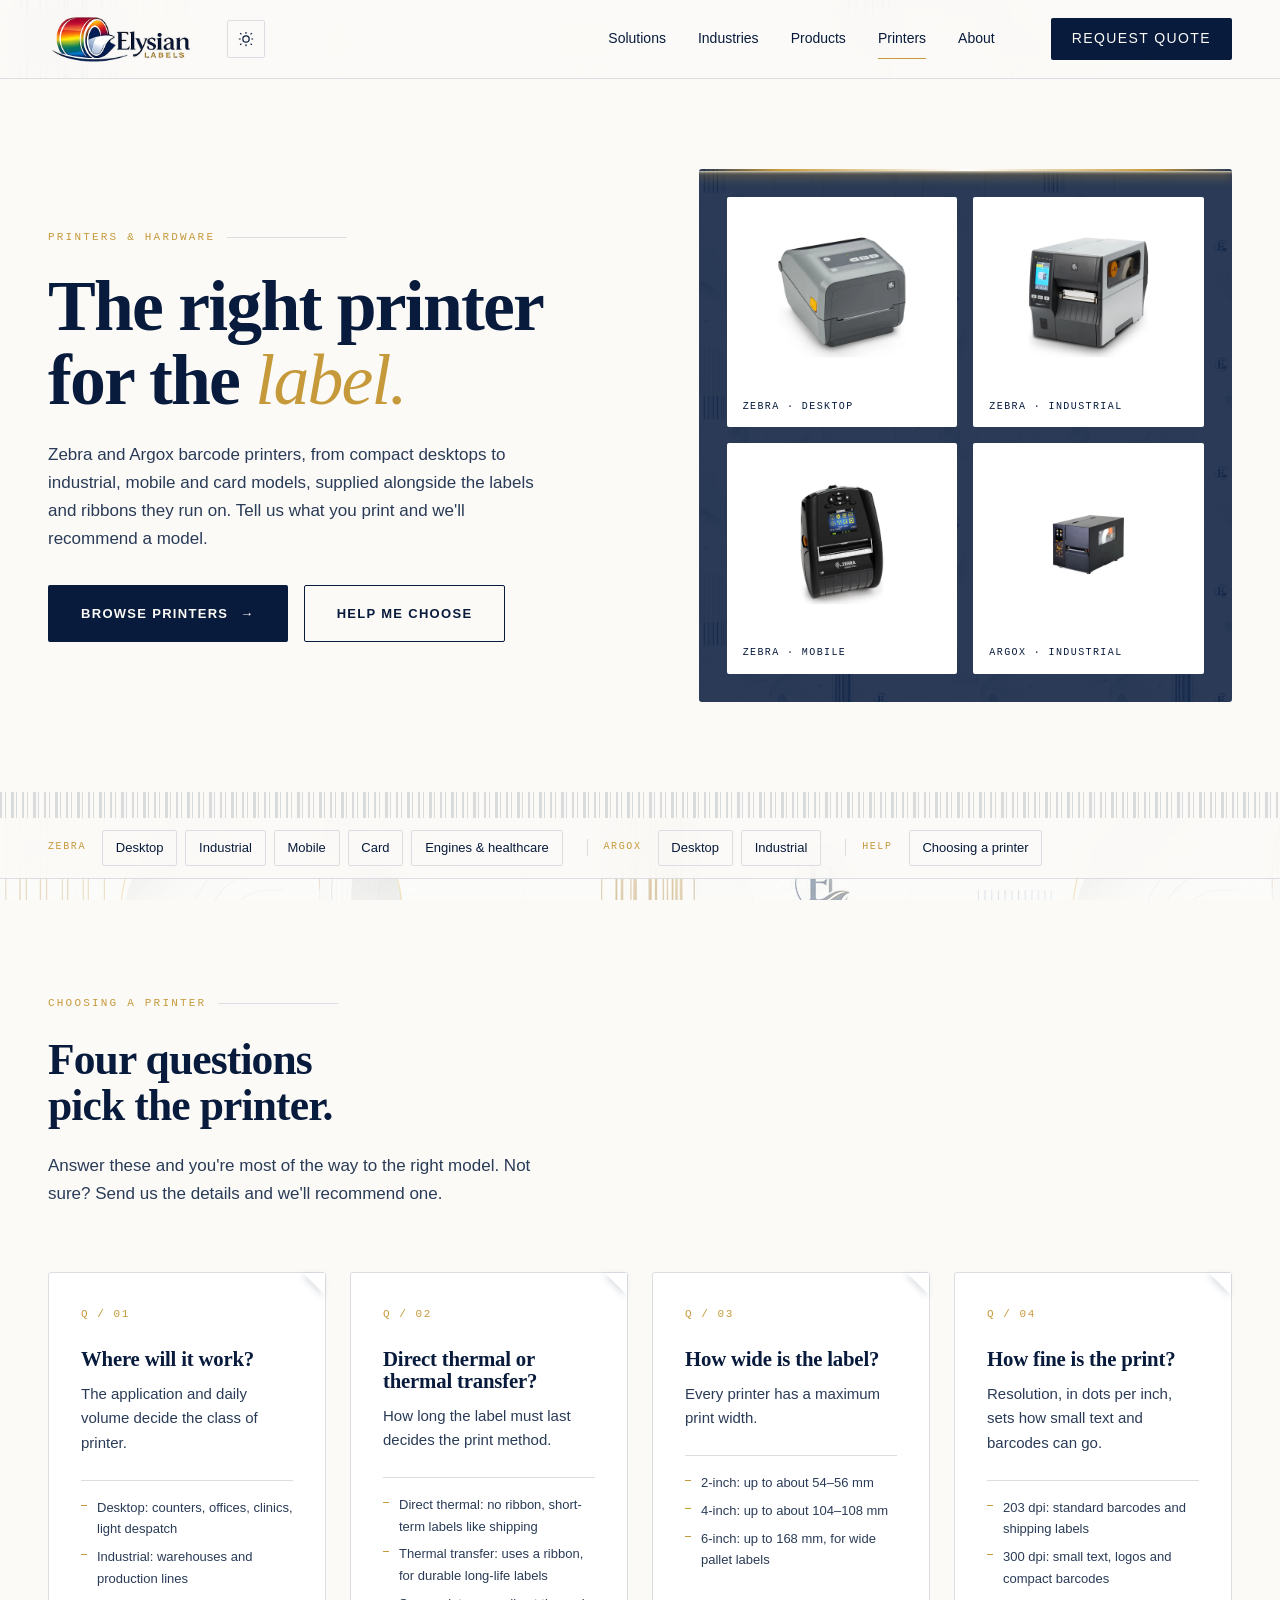
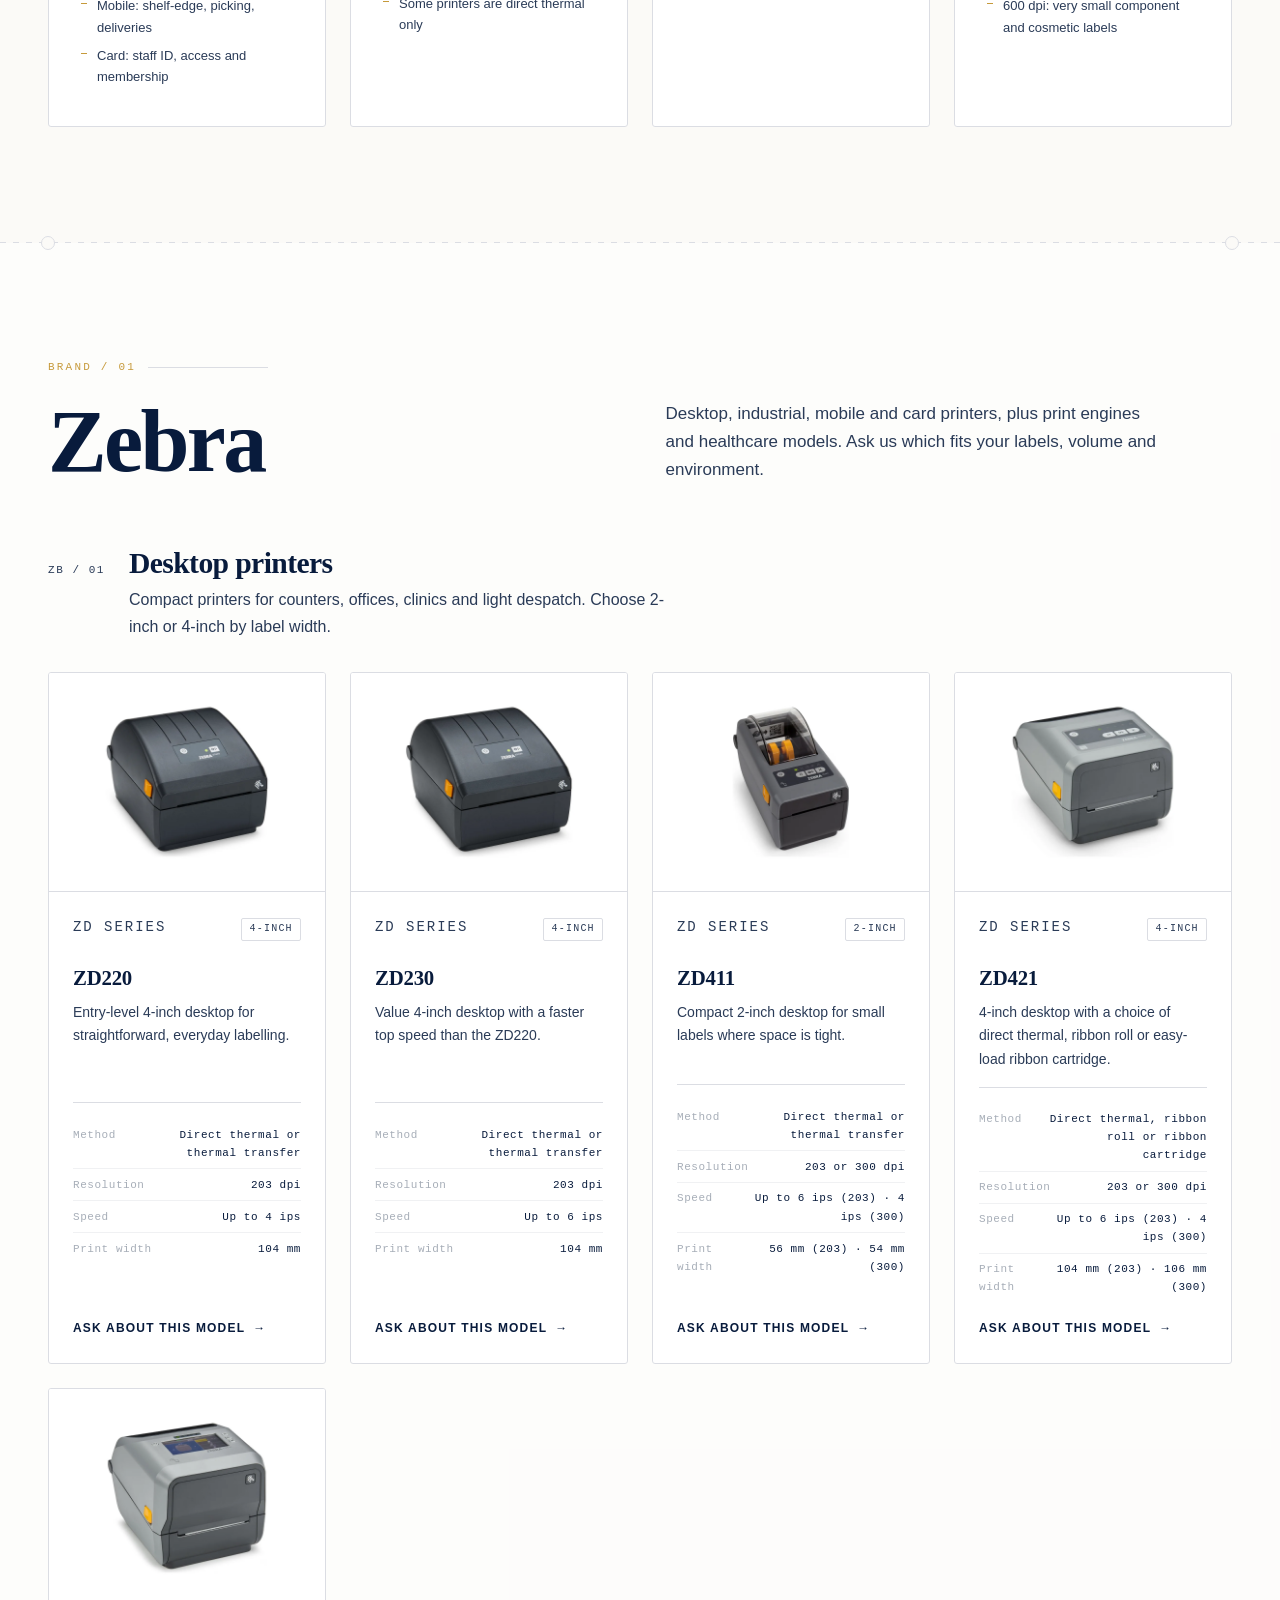
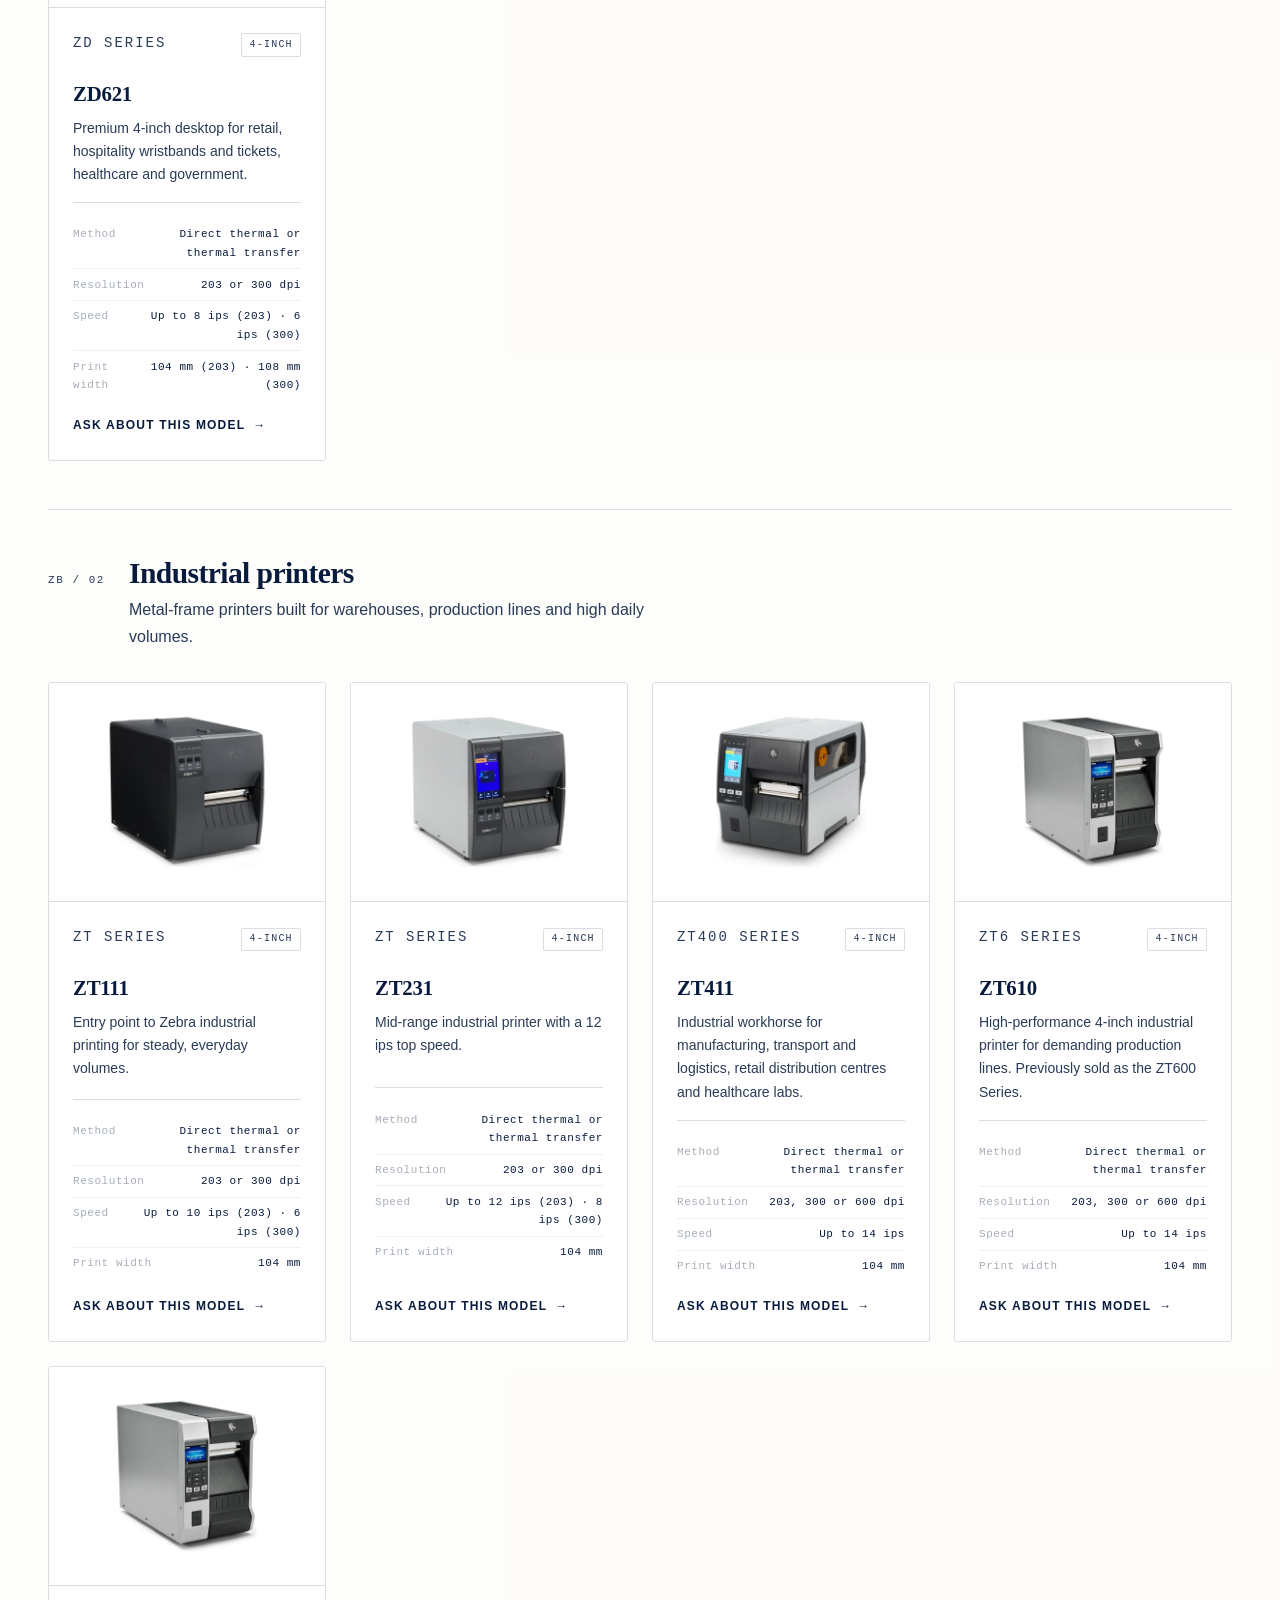
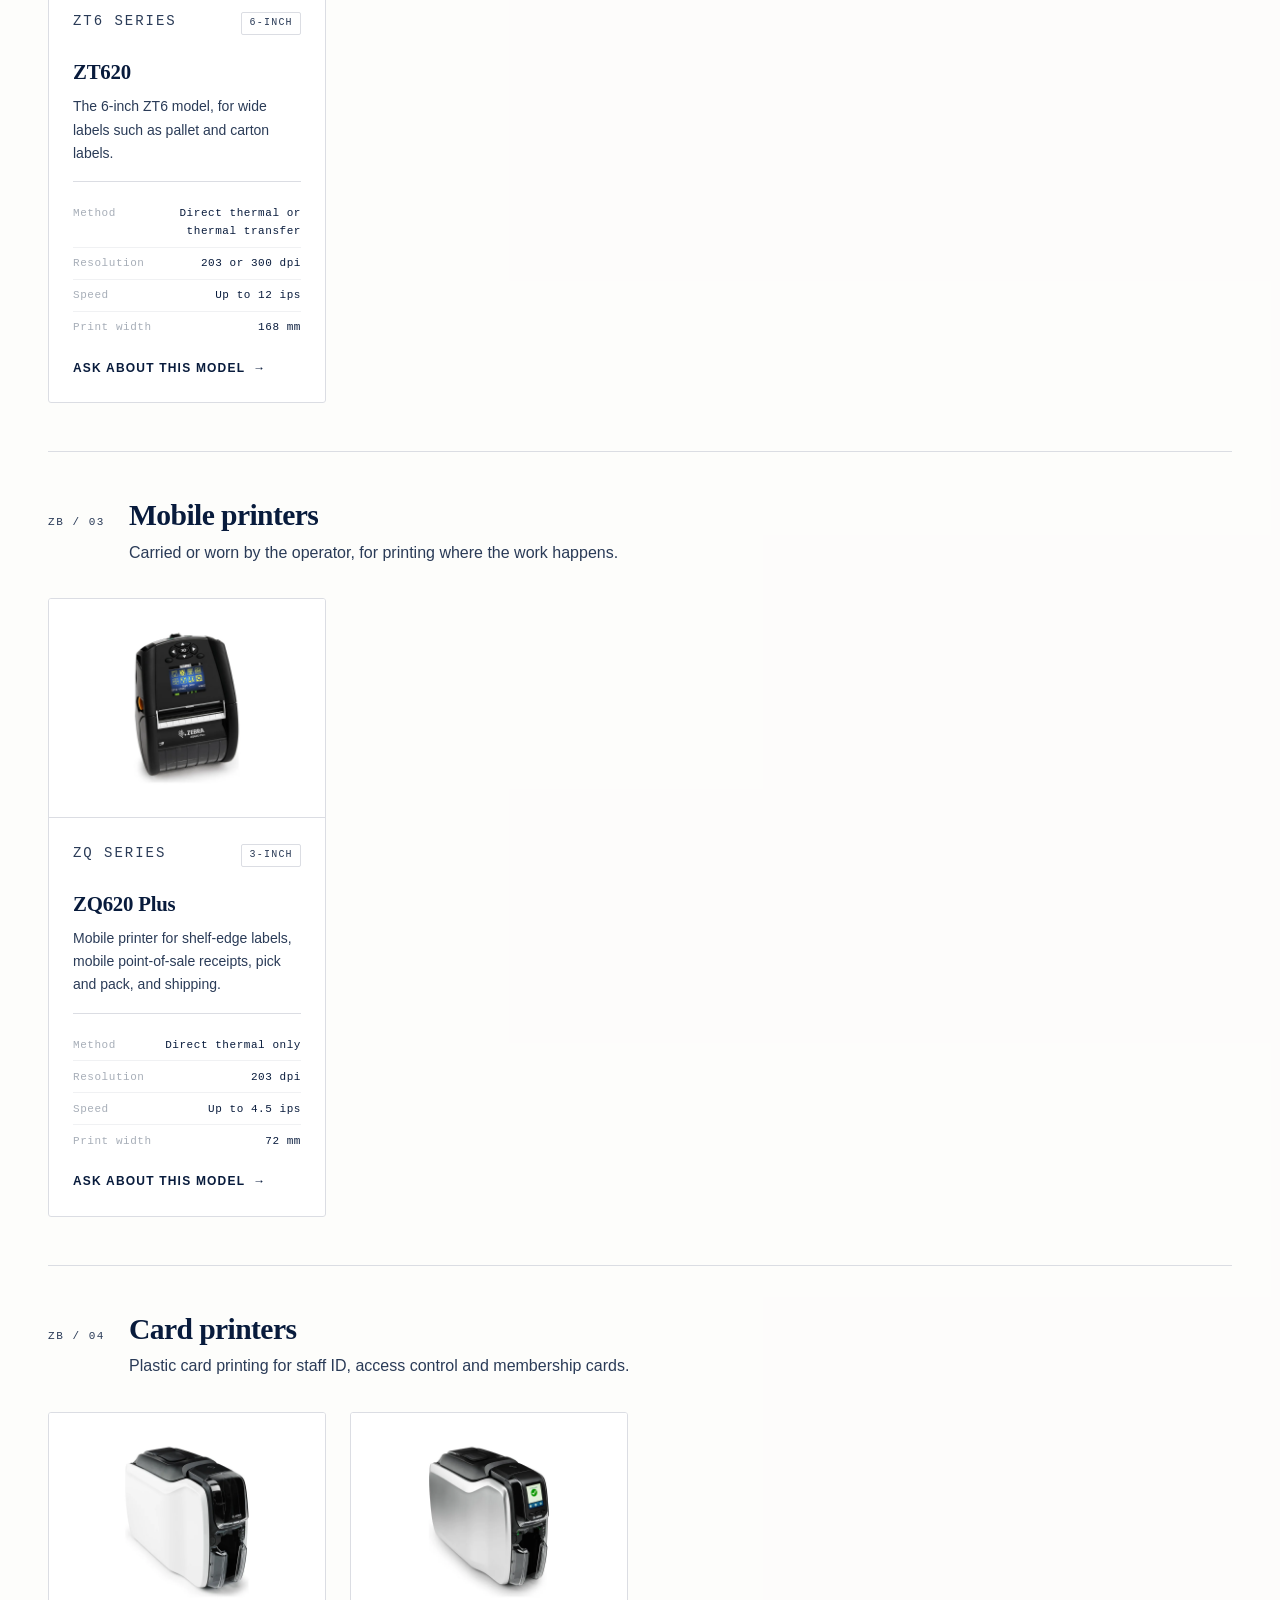
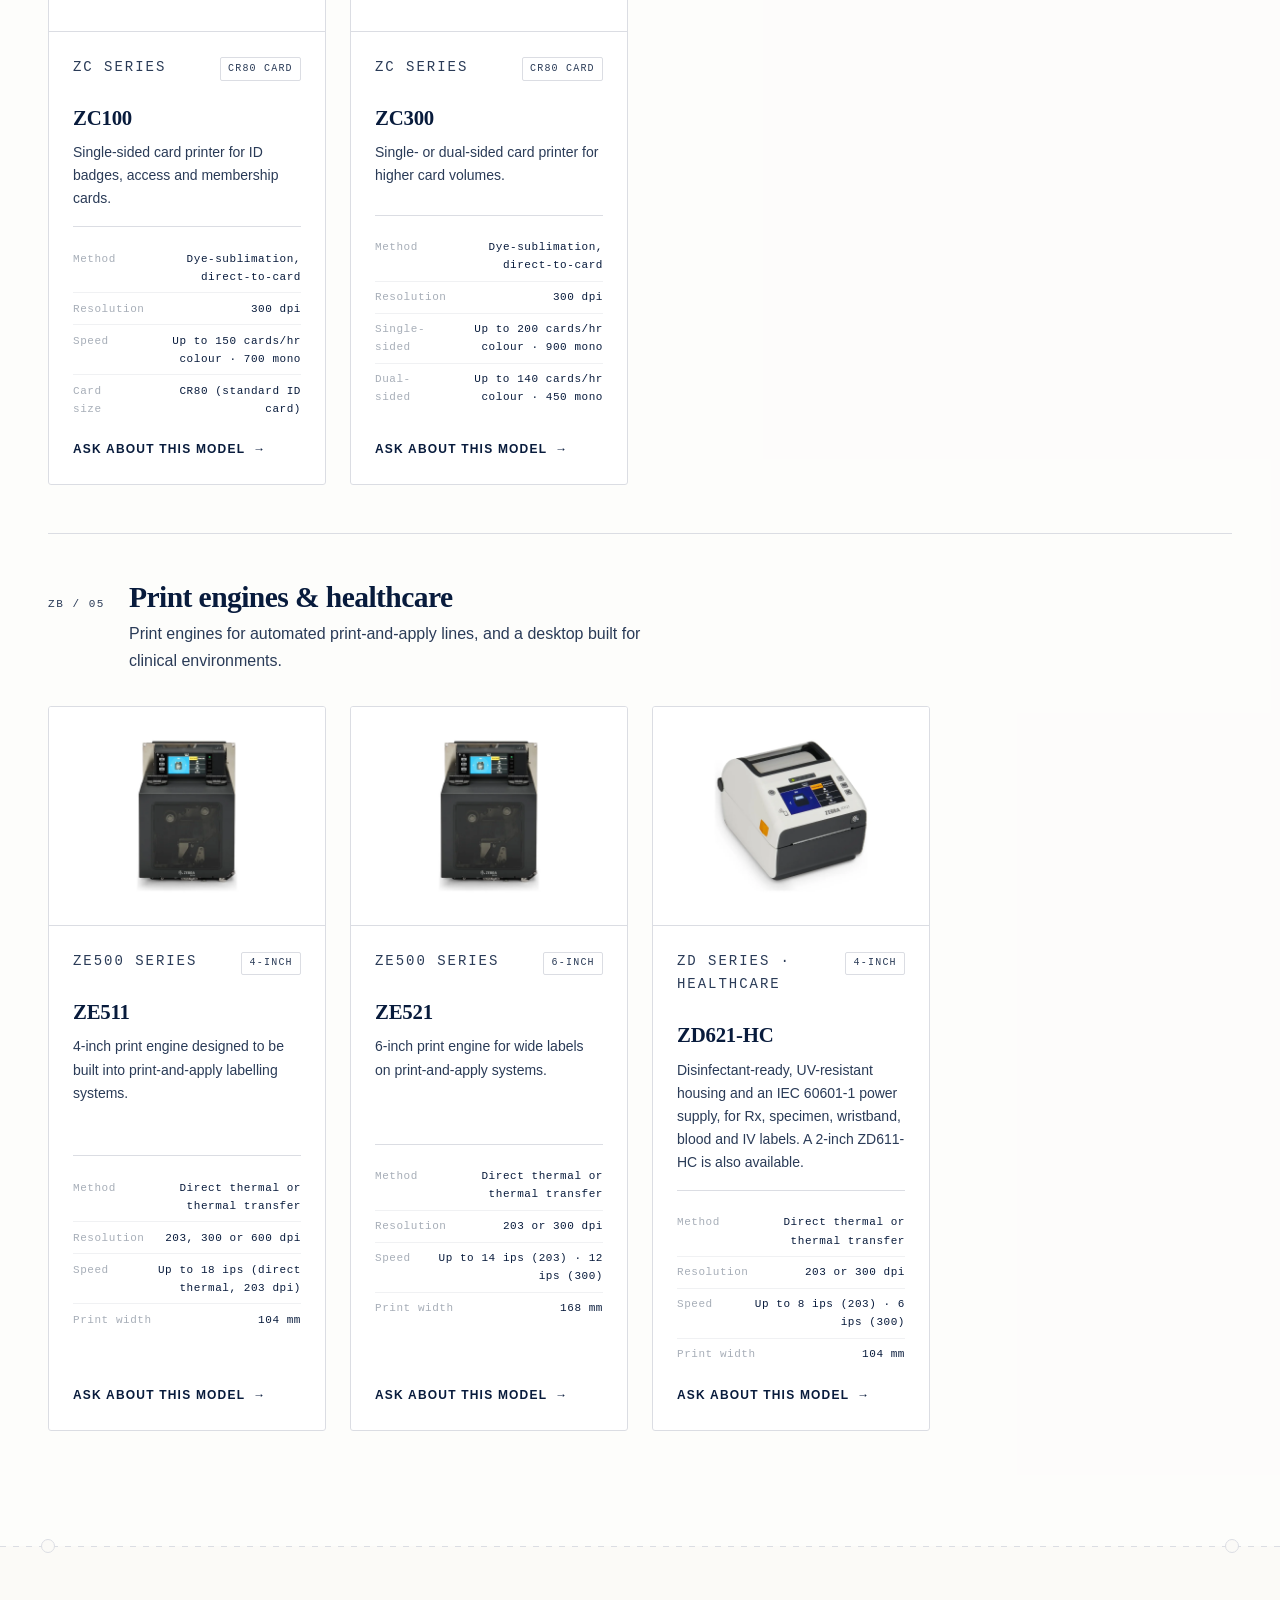
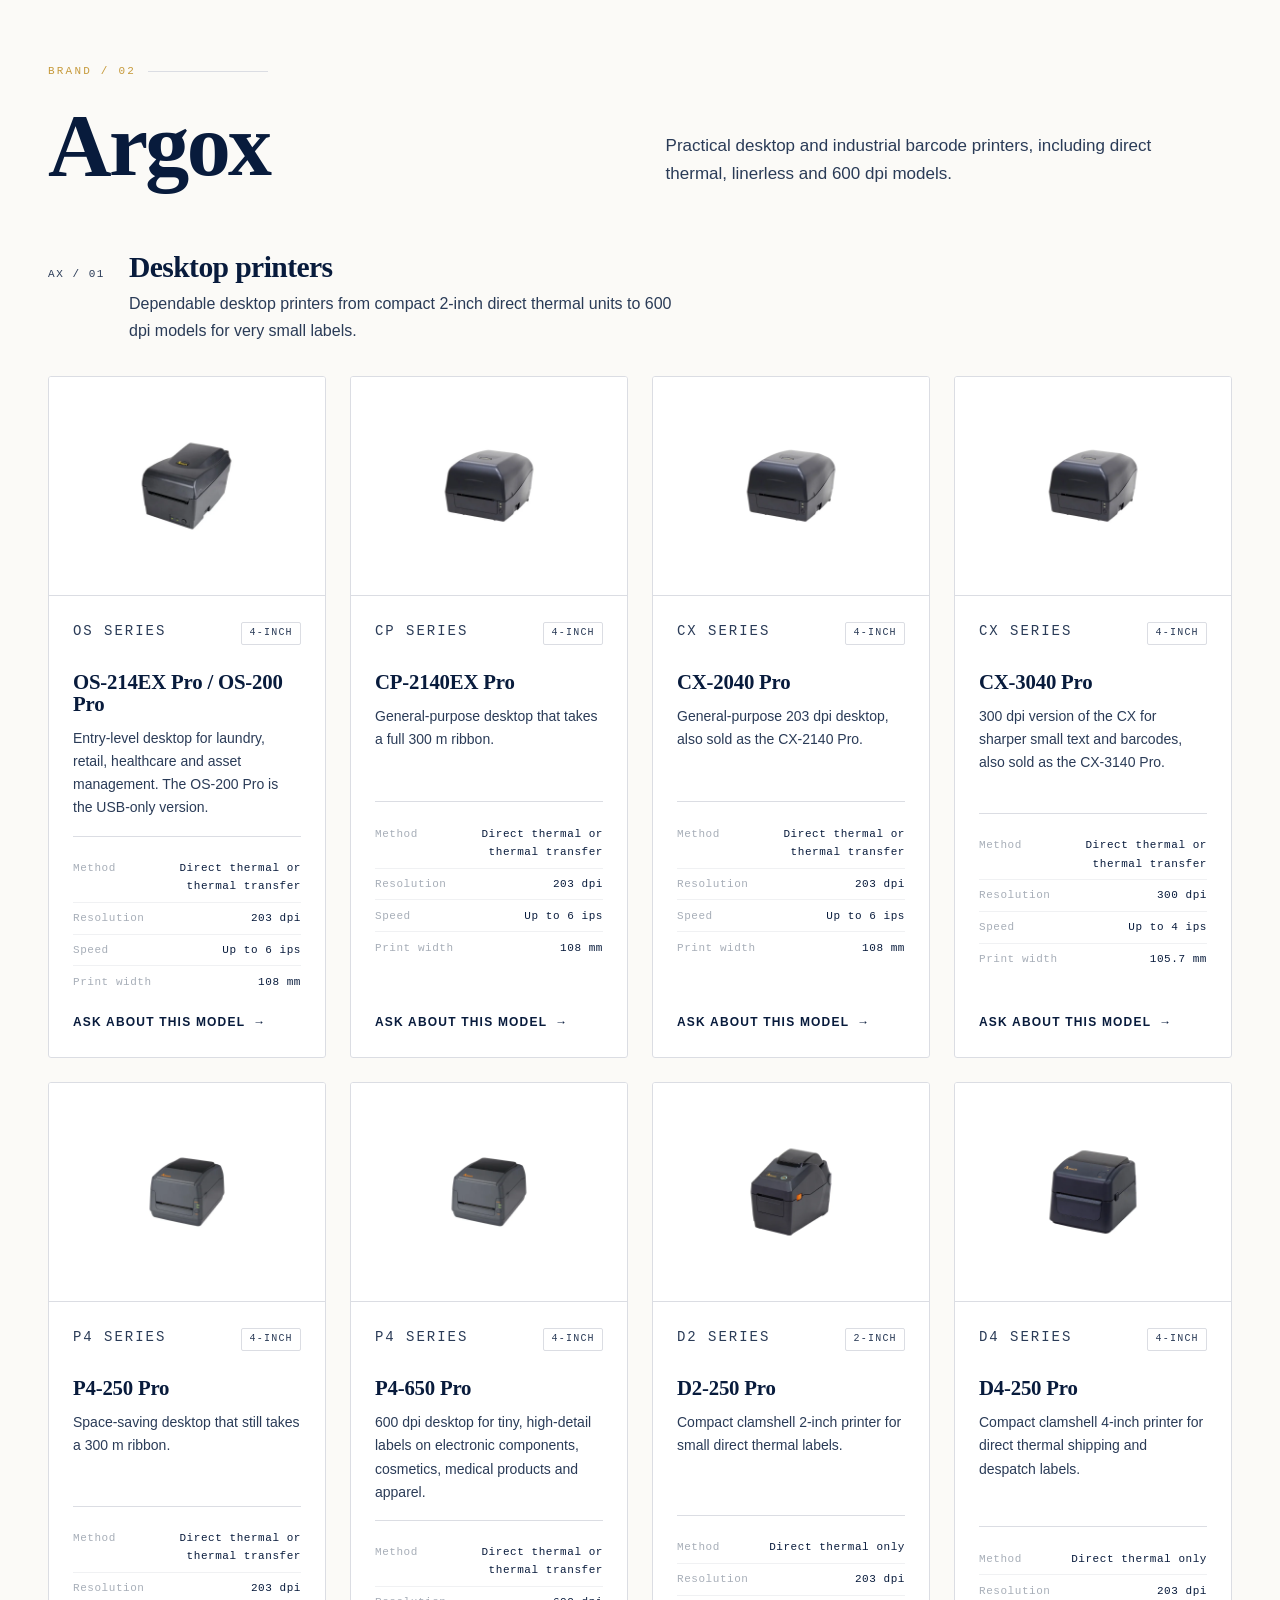
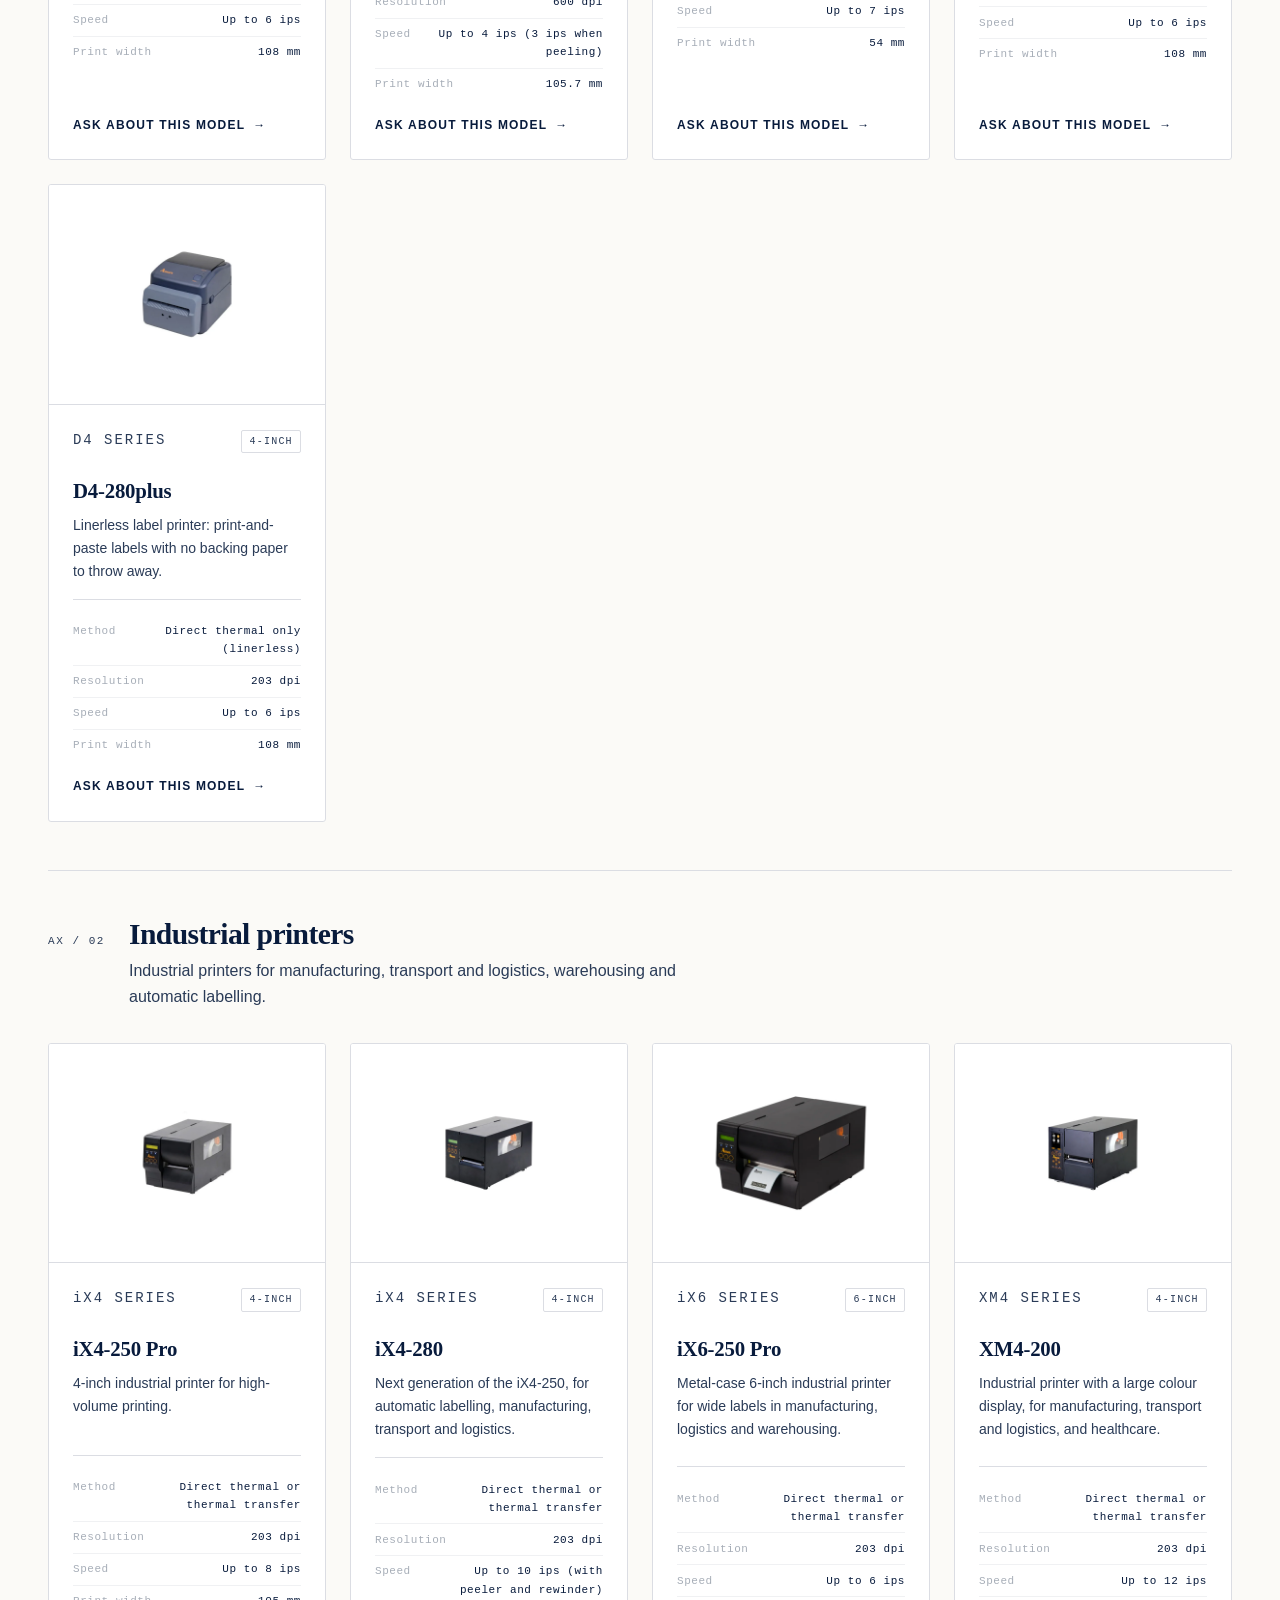
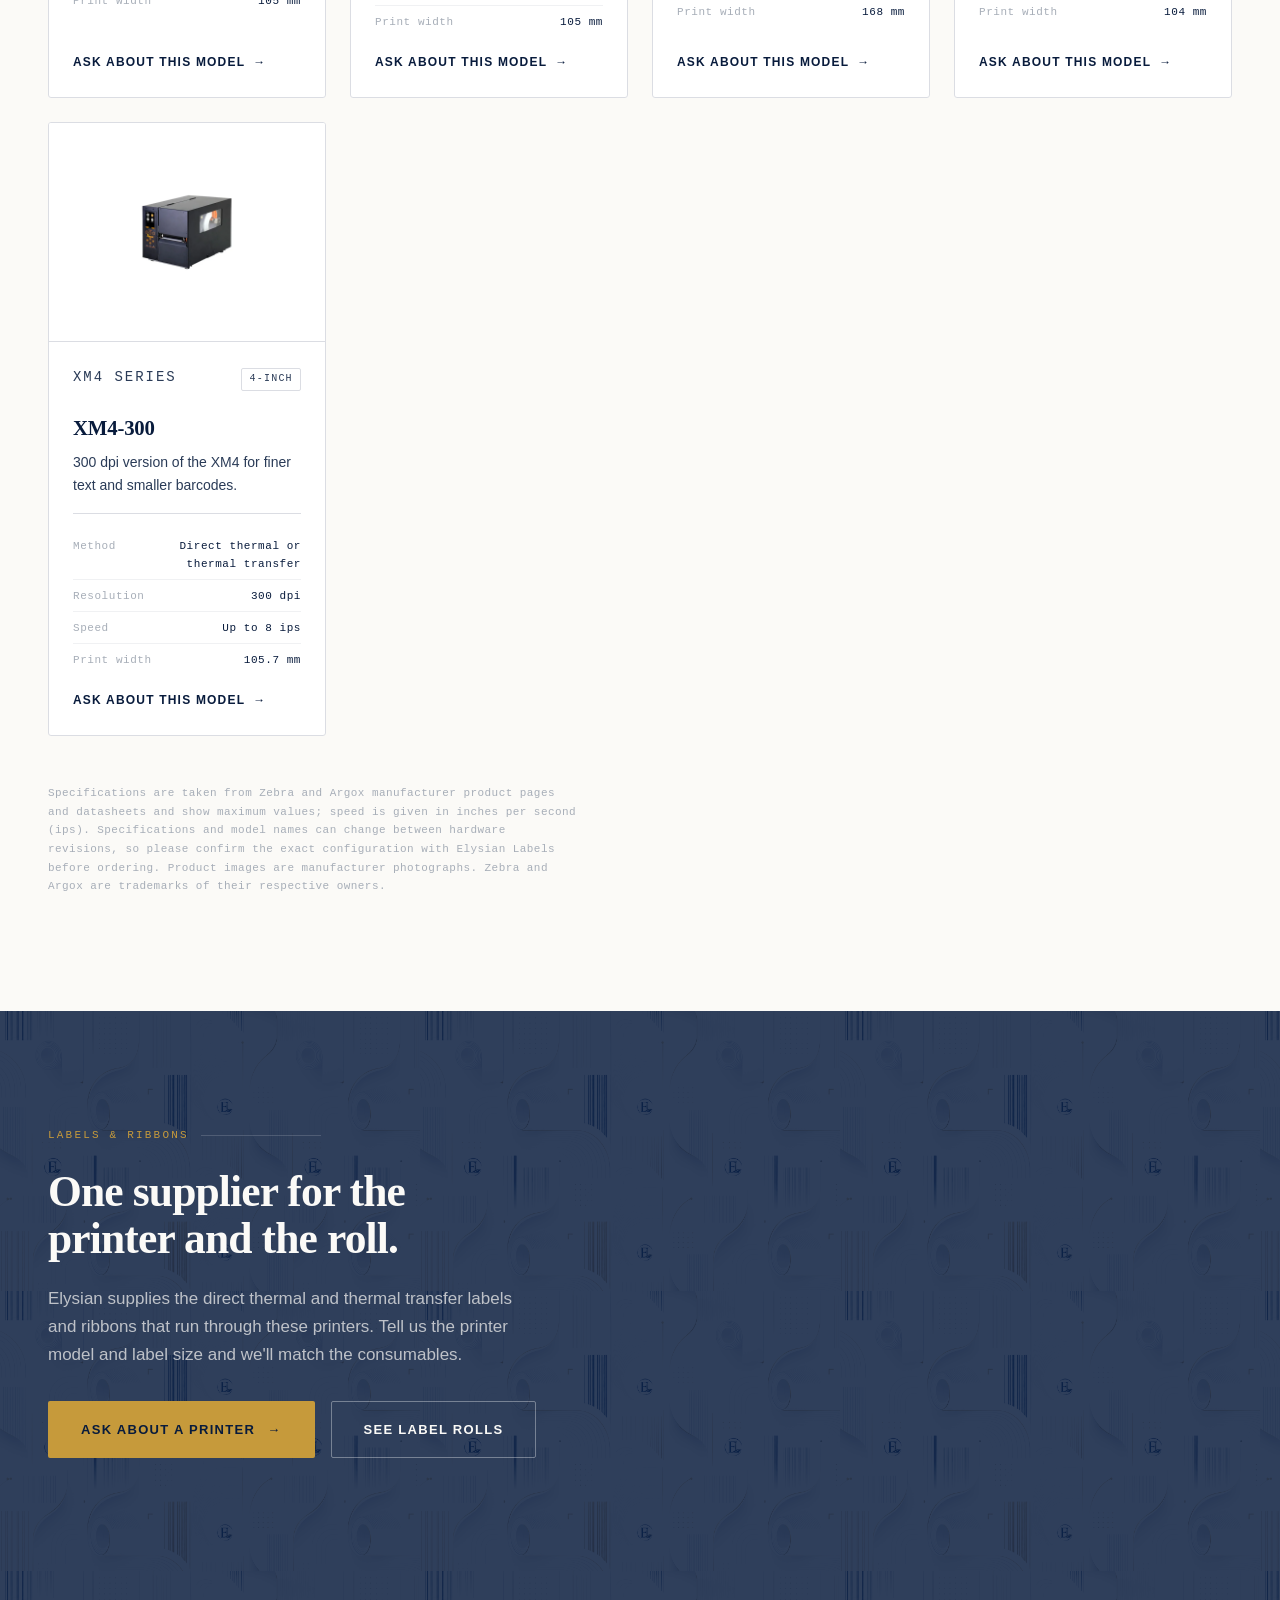
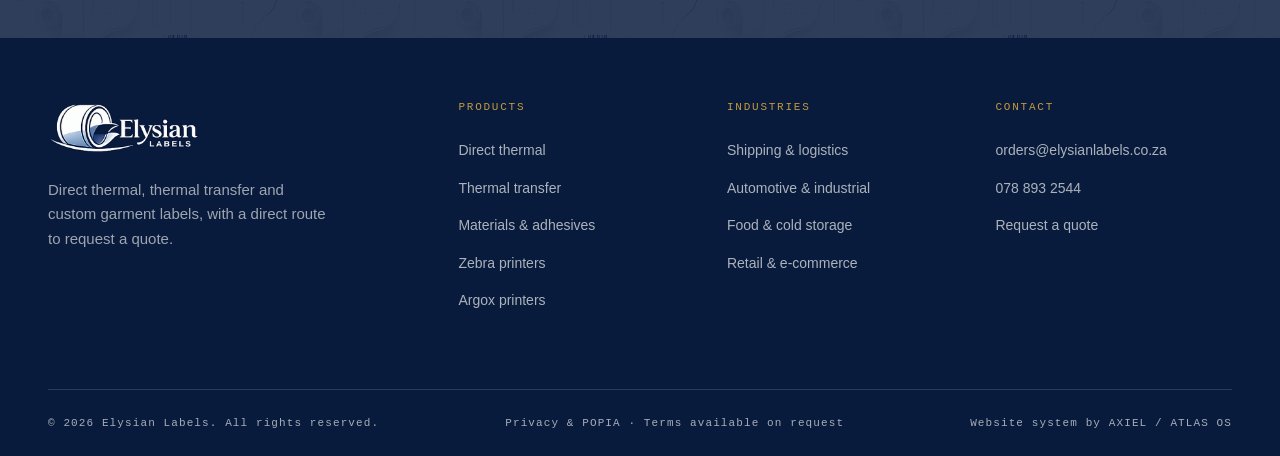
==== hardware.html @ 2d4a5e12 "Draft printers & hardware page for Sadie's review Adds hardware.html with Zebra and Argox printer ra" ====
<!DOCTYPE html>
<html lang="en-ZA">
<head>
<meta charset="utf-8">
<meta name="viewport" content="width=device-width, initial-scale=1">
<meta name="color-scheme" content="light dark">
<script src="assets/theme-init.js"></script>
<title>Zebra &amp; Argox Barcode Printers — Elysian Labels</title>
<meta name="description" content="Zebra and Argox barcode printers from Elysian Labels: desktop, industrial, mobile and card models, supplied with the labels and ribbons they run on.">
<meta name="theme-color" content="#081B3C" media="(prefers-color-scheme: light)">
<meta name="theme-color" content="#0B0F17" media="(prefers-color-scheme: dark)">
<link rel="icon" type="image/png" href="assets/elysian-monogram-navy.png">

<!-- Open Graph -->
<meta property="og:title" content="Zebra &amp; Argox barcode printers — Elysian Labels">
<meta property="og:description" content="Desktop, industrial, mobile and card printers from Zebra and Argox, with the labels and ribbons to match.">
<meta property="og:type" content="website">
<meta property="og:locale" content="en_ZA">
<!-- Open Graph image intentionally omitted until a production-safe image is approved. -->

<link rel="preconnect" href="https://fonts.googleapis.com">
<link rel="preconnect" href="https://fonts.gstatic.com" crossorigin>
<!-- Non-render-blocking: a slow/unreachable Google Fonts request must never
     hold up first paint. Loads as print (deprioritized), then swaps to all. -->
<link data-font-swap href="https://fonts.googleapis.com/css2?family=Inter:wght@400;500;600;700&family=IBM+Plex+Mono:wght@400;500&family=Source+Serif+4:ital,opsz,wght@0,8..60,400;0,8..60,600;0,8..60,700;1,8..60,400;1,8..60,600&display=swap" rel="stylesheet" media="print">
<noscript><link href="https://fonts.googleapis.com/css2?family=Inter:wght@400;500;600;700&family=IBM+Plex+Mono:wght@400;500&family=Source+Serif+4:ital,opsz,wght@0,8..60,400;0,8..60,600;0,8..60,700;1,8..60,400;1,8..60,600&display=swap" rel="stylesheet"></noscript>

<script type="application/ld+json">
{
  "@context": "https://schema.org",
  "@type": "Organization",
  "name": "Elysian Labels",
  "description": "Direct thermal, thermal transfer and custom garment labels with a direct quote-request path.",
  "email": "orders@elysianlabels.co.za",
  "telephone": "+27788932544"
}
</script>

<link rel="stylesheet" href="site-csp.css">
</head>
<body>

<a class="skip" href="#main">Skip to content</a>

<!-- ══════════ HEADER ══════════ -->
<header class="hdr">
  <div class="wrap hdr-in">
    <a class="logo" href="/" aria-label="Elysian Labels home">
      <img class="logo-full logo-full--light" src="assets/elysian-full-logo-rainbow.png" alt="Elysian Labels" height="40">
      <img class="logo-full logo-full--dark" src="assets/elysian-full-logo-navy.png" alt="Elysian Labels" height="40">
    </a>

    <button class="theme-toggle" id="themeToggle" type="button" aria-label="Switch to dark theme" aria-pressed="false">
      <svg class="theme-icon theme-icon--sun" viewBox="0 0 24 24" fill="none" stroke="currentColor" stroke-width="1.6" aria-hidden="true"><circle cx="12" cy="12" r="4.2"/><path d="M12 2.5v2.4M12 19.1v2.4M4.2 4.2l1.7 1.7M18.1 18.1l1.7 1.7M2.5 12h2.4M19.1 12h2.4M4.2 19.8l1.7-1.7M18.1 5.9l1.7-1.7"/></svg>
      <svg class="theme-icon theme-icon--moon" viewBox="0 0 24 24" fill="none" stroke="currentColor" stroke-width="1.6" aria-hidden="true"><path d="M20 14.5A8.5 8.5 0 1 1 9.5 4a6.8 6.8 0 0 0 10.5 10.5z"/></svg>
    </button>

    <nav class="nav" aria-label="Primary">
      <a href="index.html#materials">Solutions</a>
      <a href="index.html#industries">Industries</a>
      <a href="index.html#products">Products</a>
      <a href="hardware.html" aria-current="page">Printers</a>
      <a href="index.html#why">About</a>
      <a class="btn btn-primary btn-small nav-cta" href="index.html?enquiry=printer#quote">Request Quote</a>
    </nav>

    <button class="burger" aria-label="Open menu" aria-expanded="false">
      <span></span><span></span><span></span>
    </button>
  </div>
</header>

<main id="main">

<!-- ══════════ HW · HERO ══════════ -->
<section class="hero hw-hero">
  <div class="wrap hero-grid">
    <div class="hero-copy">
      <p class="eyebrow">Printers &amp; hardware</p>
      <h1 class="display">The right printer<br>for the <em>label.</em></h1>
      <p class="lede hero-lede hw-hero-lede">Zebra and Argox barcode printers, from compact desktops to industrial, mobile and card models, supplied alongside the labels and ribbons they run on. Tell us what you print and we'll recommend a model.</p>
      <div class="hw-hero-ctas">
        <a class="btn btn-primary" href="#zebra">Browse printers <span class="arw" aria-hidden="true">→</span></a>
        <a class="btn btn-outline" href="#choose">Help me choose</a>
      </div>
    </div>

    <div class="hw-hero-visual">
      <figure class="hw-hero-tile"><img src="assets/hw/zebra-zd421.webp" alt="Zebra ZD421 desktop printer" width="960" height="720" loading="eager"><figcaption>Zebra · Desktop</figcaption></figure>
      <figure class="hw-hero-tile"><img src="assets/hw/zebra-zt411.webp" alt="Zebra ZT411 industrial printer" width="960" height="720" loading="eager"><figcaption>Zebra · Industrial</figcaption></figure>
      <figure class="hw-hero-tile"><img src="assets/hw/zebra-zq620-plus.webp" alt="Zebra ZQ620 Plus mobile printer" width="960" height="720" loading="eager"><figcaption>Zebra · Mobile</figcaption></figure>
      <figure class="hw-hero-tile"><img src="assets/hw/argox-xm4-200.webp" alt="Argox XM4-200 industrial printer" width="960" height="720" loading="eager"><figcaption>Argox · Industrial</figcaption></figure>
      <div class="scanline" aria-hidden="true"></div>
    </div>
  </div>
  <div class="barcode" aria-hidden="true"></div>
</section>

<nav class="hw-jump" aria-label="Printer categories">
  <div class="wrap hw-jump-in">
    <b>Zebra</b>
    <a href="#zebra-desktop">Desktop</a>
    <a href="#zebra-industrial">Industrial</a>
    <a href="#zebra-mobile">Mobile</a>
    <a href="#zebra-card">Card</a>
    <a href="#zebra-specialty">Engines &amp; healthcare</a>
    <b>Argox</b>
    <a href="#argox-desktop">Desktop</a>
    <a href="#argox-industrial">Industrial</a>
    <b>Help</b>
    <a href="#choose">Choosing a printer</a>
  </div>
</nav>

<!-- ══════════ HW · HOW TO CHOOSE ══════════ -->
<section class="section" id="choose">
  <div class="wrap">
    <div class="head rv">
      <p class="eyebrow">Choosing a printer</p>
      <h2 class="h2">Four questions<br>pick the printer.</h2>
      <p class="lede">Answer these and you're most of the way to the right model. Not sure? Send us the details and we'll recommend one.</p>
    </div>

    <div class="hw-guide">
      <article class="ind rv label-card">
        <p class="ind-code">Q / 01</p>
        <h3 class="h3">Where will it work?</h3>
        <p class="ind-focus">The application and daily volume decide the class of printer.</p>
        <ul class="ind-types">
          <li>Desktop: counters, offices, clinics, light despatch</li>
          <li>Industrial: warehouses and production lines</li>
          <li>Mobile: shelf-edge, picking, deliveries</li>
          <li>Card: staff ID, access and membership</li>
        </ul>
      </article>

      <article class="ind rv label-card">
        <p class="ind-code">Q / 02</p>
        <h3 class="h3">Direct thermal or thermal transfer?</h3>
        <p class="ind-focus">How long the label must last decides the print method.</p>
        <ul class="ind-types">
          <li>Direct thermal: no ribbon, short-term labels like shipping</li>
          <li>Thermal transfer: uses a ribbon, for durable long-life labels</li>
          <li>Some printers are direct thermal only</li>
        </ul>
      </article>

      <article class="ind rv label-card">
        <p class="ind-code">Q / 03</p>
        <h3 class="h3">How wide is the label?</h3>
        <p class="ind-focus">Every printer has a maximum print width.</p>
        <ul class="ind-types">
          <li>2-inch: up to about 54–56 mm</li>
          <li>4-inch: up to about 104–108 mm</li>
          <li>6-inch: up to 168 mm, for wide pallet labels</li>
        </ul>
      </article>

      <article class="ind rv label-card">
        <p class="ind-code">Q / 04</p>
        <h3 class="h3">How fine is the print?</h3>
        <p class="ind-focus">Resolution, in dots per inch, sets how small text and barcodes can go.</p>
        <ul class="ind-types">
          <li>203 dpi: standard barcodes and shipping labels</li>
          <li>300 dpi: small text, logos and compact barcodes</li>
          <li>600 dpi: very small component and cosmetic labels</li>
        </ul>
      </article>
    </div>
  </div>
</section>

<div class="perf" aria-hidden="true"></div>

<!-- ══════════ HW · ZEBRA ══════════ -->
<section class="section section--paper" id="zebra">
  <div class="wrap">
    <div class="hw-brand-head rv">
      <div>
        <p class="eyebrow">Brand / 01</p>
        <h2 class="hw-brand-name">Zebra</h2>
      </div>
      <p class="lede">Desktop, industrial, mobile and card printers, plus print engines and healthcare models. Ask us which fits your labels, volume and environment.</p>
    </div>

    <div class="hw-cat" id="zebra-desktop">
      <div class="hw-cat-head rv">
        <p class="hw-cat-code">ZB / 01</p>
        <h3>Desktop printers</h3>
        <p>Compact printers for counters, offices, clinics and light despatch. Choose 2-inch or 4-inch by label width.</p>
      </div>
      <div class="hw-grid">
        <article class="hw-card rv">
          <div class="hw-img"><img src="assets/hw/zebra-zd220.webp" alt="Zebra ZD220 printer" width="960" height="720" loading="lazy"></div>
          <div class="hw-body">
            <div class="hw-top"><p class="hw-series">ZD SERIES</p><span class="hw-tier">4-inch</span></div>
            <h4>ZD220</h4>
            <p>Entry-level 4-inch desktop for straightforward, everyday labelling.</p>
            <dl class="prod-specs"><div><dt>Method</dt><dd>Direct thermal or thermal transfer</dd></div><div><dt>Resolution</dt><dd>203 dpi</dd></div><div><dt>Speed</dt><dd>Up to 4 ips</dd></div><div><dt>Print width</dt><dd>104 mm</dd></div></dl>
            <a class="hw-ask" href="index.html?enquiry=printer&amp;model=Zebra%20ZD220#quote">Ask about this model <span class="arw" aria-hidden="true">→</span></a>
          </div>
        </article>
        <article class="hw-card rv">
          <div class="hw-img"><img src="assets/hw/zebra-zd230.webp" alt="Zebra ZD230 printer" width="960" height="720" loading="lazy"></div>
          <div class="hw-body">
            <div class="hw-top"><p class="hw-series">ZD SERIES</p><span class="hw-tier">4-inch</span></div>
            <h4>ZD230</h4>
            <p>Value 4-inch desktop with a faster top speed than the ZD220.</p>
            <dl class="prod-specs"><div><dt>Method</dt><dd>Direct thermal or thermal transfer</dd></div><div><dt>Resolution</dt><dd>203 dpi</dd></div><div><dt>Speed</dt><dd>Up to 6 ips</dd></div><div><dt>Print width</dt><dd>104 mm</dd></div></dl>
            <a class="hw-ask" href="index.html?enquiry=printer&amp;model=Zebra%20ZD230#quote">Ask about this model <span class="arw" aria-hidden="true">→</span></a>
          </div>
        </article>
        <article class="hw-card rv">
          <div class="hw-img"><img src="assets/hw/zebra-zd411.webp" alt="Zebra ZD411 printer" width="960" height="720" loading="lazy"></div>
          <div class="hw-body">
            <div class="hw-top"><p class="hw-series">ZD SERIES</p><span class="hw-tier">2-inch</span></div>
            <h4>ZD411</h4>
            <p>Compact 2-inch desktop for small labels where space is tight.</p>
            <dl class="prod-specs"><div><dt>Method</dt><dd>Direct thermal or thermal transfer</dd></div><div><dt>Resolution</dt><dd>203 or 300 dpi</dd></div><div><dt>Speed</dt><dd>Up to 6 ips (203) · 4 ips (300)</dd></div><div><dt>Print width</dt><dd>56 mm (203) · 54 mm (300)</dd></div></dl>
            <a class="hw-ask" href="index.html?enquiry=printer&amp;model=Zebra%20ZD411#quote">Ask about this model <span class="arw" aria-hidden="true">→</span></a>
          </div>
        </article>
        <article class="hw-card rv">
          <div class="hw-img"><img src="assets/hw/zebra-zd421.webp" alt="Zebra ZD421 printer" width="960" height="720" loading="lazy"></div>
          <div class="hw-body">
            <div class="hw-top"><p class="hw-series">ZD SERIES</p><span class="hw-tier">4-inch</span></div>
            <h4>ZD421</h4>
            <p>4-inch desktop with a choice of direct thermal, ribbon roll or easy-load ribbon cartridge.</p>
            <dl class="prod-specs"><div><dt>Method</dt><dd>Direct thermal, ribbon roll or ribbon cartridge</dd></div><div><dt>Resolution</dt><dd>203 or 300 dpi</dd></div><div><dt>Speed</dt><dd>Up to 6 ips (203) · 4 ips (300)</dd></div><div><dt>Print width</dt><dd>104 mm (203) · 106 mm (300)</dd></div></dl>
            <a class="hw-ask" href="index.html?enquiry=printer&amp;model=Zebra%20ZD421#quote">Ask about this model <span class="arw" aria-hidden="true">→</span></a>
          </div>
        </article>
        <article class="hw-card rv">
          <div class="hw-img"><img src="assets/hw/zebra-zd621.webp" alt="Zebra ZD621 printer" width="960" height="720" loading="lazy"></div>
          <div class="hw-body">
            <div class="hw-top"><p class="hw-series">ZD SERIES</p><span class="hw-tier">4-inch</span></div>
            <h4>ZD621</h4>
            <p>Premium 4-inch desktop for retail, hospitality wristbands and tickets, healthcare and government.</p>
            <dl class="prod-specs"><div><dt>Method</dt><dd>Direct thermal or thermal transfer</dd></div><div><dt>Resolution</dt><dd>203 or 300 dpi</dd></div><div><dt>Speed</dt><dd>Up to 8 ips (203) · 6 ips (300)</dd></div><div><dt>Print width</dt><dd>104 mm (203) · 108 mm (300)</dd></div></dl>
            <a class="hw-ask" href="index.html?enquiry=printer&amp;model=Zebra%20ZD621#quote">Ask about this model <span class="arw" aria-hidden="true">→</span></a>
          </div>
        </article>
      </div>
    </div>
    <div class="hw-cat" id="zebra-industrial">
      <div class="hw-cat-head rv">
        <p class="hw-cat-code">ZB / 02</p>
        <h3>Industrial printers</h3>
        <p>Metal-frame printers built for warehouses, production lines and high daily volumes.</p>
      </div>
      <div class="hw-grid">
        <article class="hw-card rv">
          <div class="hw-img"><img src="assets/hw/zebra-zt111.webp" alt="Zebra ZT111 printer" width="960" height="720" loading="lazy"></div>
          <div class="hw-body">
            <div class="hw-top"><p class="hw-series">ZT SERIES</p><span class="hw-tier">4-inch</span></div>
            <h4>ZT111</h4>
            <p>Entry point to Zebra industrial printing for steady, everyday volumes.</p>
            <dl class="prod-specs"><div><dt>Method</dt><dd>Direct thermal or thermal transfer</dd></div><div><dt>Resolution</dt><dd>203 or 300 dpi</dd></div><div><dt>Speed</dt><dd>Up to 10 ips (203) · 6 ips (300)</dd></div><div><dt>Print width</dt><dd>104 mm</dd></div></dl>
            <a class="hw-ask" href="index.html?enquiry=printer&amp;model=Zebra%20ZT111#quote">Ask about this model <span class="arw" aria-hidden="true">→</span></a>
          </div>
        </article>
        <article class="hw-card rv">
          <div class="hw-img"><img src="assets/hw/zebra-zt231.webp" alt="Zebra ZT231 printer" width="960" height="720" loading="lazy"></div>
          <div class="hw-body">
            <div class="hw-top"><p class="hw-series">ZT SERIES</p><span class="hw-tier">4-inch</span></div>
            <h4>ZT231</h4>
            <p>Mid-range industrial printer with a 12 ips top speed.</p>
            <dl class="prod-specs"><div><dt>Method</dt><dd>Direct thermal or thermal transfer</dd></div><div><dt>Resolution</dt><dd>203 or 300 dpi</dd></div><div><dt>Speed</dt><dd>Up to 12 ips (203) · 8 ips (300)</dd></div><div><dt>Print width</dt><dd>104 mm</dd></div></dl>
            <a class="hw-ask" href="index.html?enquiry=printer&amp;model=Zebra%20ZT231#quote">Ask about this model <span class="arw" aria-hidden="true">→</span></a>
          </div>
        </article>
        <article class="hw-card rv">
          <div class="hw-img"><img src="assets/hw/zebra-zt411.webp" alt="Zebra ZT411 printer" width="960" height="720" loading="lazy"></div>
          <div class="hw-body">
            <div class="hw-top"><p class="hw-series">ZT400 SERIES</p><span class="hw-tier">4-inch</span></div>
            <h4>ZT411</h4>
            <p>Industrial workhorse for manufacturing, transport and logistics, retail distribution centres and healthcare labs.</p>
            <dl class="prod-specs"><div><dt>Method</dt><dd>Direct thermal or thermal transfer</dd></div><div><dt>Resolution</dt><dd>203, 300 or 600 dpi</dd></div><div><dt>Speed</dt><dd>Up to 14 ips</dd></div><div><dt>Print width</dt><dd>104 mm</dd></div></dl>
            <a class="hw-ask" href="index.html?enquiry=printer&amp;model=Zebra%20ZT411#quote">Ask about this model <span class="arw" aria-hidden="true">→</span></a>
          </div>
        </article>
        <article class="hw-card rv">
          <div class="hw-img"><img src="assets/hw/zebra-zt610.webp" alt="Zebra ZT610 printer" width="960" height="720" loading="lazy"></div>
          <div class="hw-body">
            <div class="hw-top"><p class="hw-series">ZT6 SERIES</p><span class="hw-tier">4-inch</span></div>
            <h4>ZT610</h4>
            <p>High-performance 4-inch industrial printer for demanding production lines. Previously sold as the ZT600 Series.</p>
            <dl class="prod-specs"><div><dt>Method</dt><dd>Direct thermal or thermal transfer</dd></div><div><dt>Resolution</dt><dd>203, 300 or 600 dpi</dd></div><div><dt>Speed</dt><dd>Up to 14 ips</dd></div><div><dt>Print width</dt><dd>104 mm</dd></div></dl>
            <a class="hw-ask" href="index.html?enquiry=printer&amp;model=Zebra%20ZT610#quote">Ask about this model <span class="arw" aria-hidden="true">→</span></a>
          </div>
        </article>
        <article class="hw-card rv">
          <div class="hw-img"><img src="assets/hw/zebra-zt610.webp" alt="Zebra ZT6 Series industrial printer" width="960" height="720" loading="lazy"></div>
          <div class="hw-body">
            <div class="hw-top"><p class="hw-series">ZT6 SERIES</p><span class="hw-tier">6-inch</span></div>
            <h4>ZT620</h4>
            <p>The 6-inch ZT6 model, for wide labels such as pallet and carton labels.</p>
            <dl class="prod-specs"><div><dt>Method</dt><dd>Direct thermal or thermal transfer</dd></div><div><dt>Resolution</dt><dd>203 or 300 dpi</dd></div><div><dt>Speed</dt><dd>Up to 12 ips</dd></div><div><dt>Print width</dt><dd>168 mm</dd></div></dl>
            <a class="hw-ask" href="index.html?enquiry=printer&amp;model=Zebra%20ZT620#quote">Ask about this model <span class="arw" aria-hidden="true">→</span></a>
          </div>
        </article>
      </div>
    </div>
    <div class="hw-cat" id="zebra-mobile">
      <div class="hw-cat-head rv">
        <p class="hw-cat-code">ZB / 03</p>
        <h3>Mobile printers</h3>
        <p>Carried or worn by the operator, for printing where the work happens.</p>
      </div>
      <div class="hw-grid">
        <article class="hw-card rv">
          <div class="hw-img"><img src="assets/hw/zebra-zq620-plus.webp" alt="Zebra ZQ620 Plus printer" width="960" height="720" loading="lazy"></div>
          <div class="hw-body">
            <div class="hw-top"><p class="hw-series">ZQ SERIES</p><span class="hw-tier">3-inch</span></div>
            <h4>ZQ620 Plus</h4>
            <p>Mobile printer for shelf-edge labels, mobile point-of-sale receipts, pick and pack, and shipping.</p>
            <dl class="prod-specs"><div><dt>Method</dt><dd>Direct thermal only</dd></div><div><dt>Resolution</dt><dd>203 dpi</dd></div><div><dt>Speed</dt><dd>Up to 4.5 ips</dd></div><div><dt>Print width</dt><dd>72 mm</dd></div></dl>
            <a class="hw-ask" href="index.html?enquiry=printer&amp;model=Zebra%20ZQ620%20Plus#quote">Ask about this model <span class="arw" aria-hidden="true">→</span></a>
          </div>
        </article>
      </div>
    </div>
    <div class="hw-cat" id="zebra-card">
      <div class="hw-cat-head rv">
        <p class="hw-cat-code">ZB / 04</p>
        <h3>Card printers</h3>
        <p>Plastic card printing for staff ID, access control and membership cards.</p>
      </div>
      <div class="hw-grid">
        <article class="hw-card rv">
          <div class="hw-img"><img src="assets/hw/zebra-zc100.webp" alt="Zebra ZC100 printer" width="960" height="720" loading="lazy"></div>
          <div class="hw-body">
            <div class="hw-top"><p class="hw-series">ZC SERIES</p><span class="hw-tier">CR80 card</span></div>
            <h4>ZC100</h4>
            <p>Single-sided card printer for ID badges, access and membership cards.</p>
            <dl class="prod-specs"><div><dt>Method</dt><dd>Dye-sublimation, direct-to-card</dd></div><div><dt>Resolution</dt><dd>300 dpi</dd></div><div><dt>Speed</dt><dd>Up to 150 cards/hr colour · 700 mono</dd></div><div><dt>Card size</dt><dd>CR80 (standard ID card)</dd></div></dl>
            <a class="hw-ask" href="index.html?enquiry=printer&amp;model=Zebra%20ZC100#quote">Ask about this model <span class="arw" aria-hidden="true">→</span></a>
          </div>
        </article>
        <article class="hw-card rv">
          <div class="hw-img"><img src="assets/hw/zebra-zc300.webp" alt="Zebra ZC300 printer" width="960" height="720" loading="lazy"></div>
          <div class="hw-body">
            <div class="hw-top"><p class="hw-series">ZC SERIES</p><span class="hw-tier">CR80 card</span></div>
            <h4>ZC300</h4>
            <p>Single- or dual-sided card printer for higher card volumes.</p>
            <dl class="prod-specs"><div><dt>Method</dt><dd>Dye-sublimation, direct-to-card</dd></div><div><dt>Resolution</dt><dd>300 dpi</dd></div><div><dt>Single-sided</dt><dd>Up to 200 cards/hr colour · 900 mono</dd></div><div><dt>Dual-sided</dt><dd>Up to 140 cards/hr colour · 450 mono</dd></div></dl>
            <a class="hw-ask" href="index.html?enquiry=printer&amp;model=Zebra%20ZC300#quote">Ask about this model <span class="arw" aria-hidden="true">→</span></a>
          </div>
        </article>
      </div>
    </div>
    <div class="hw-cat" id="zebra-specialty">
      <div class="hw-cat-head rv">
        <p class="hw-cat-code">ZB / 05</p>
        <h3>Print engines &amp; healthcare</h3>
        <p>Print engines for automated print-and-apply lines, and a desktop built for clinical environments.</p>
      </div>
      <div class="hw-grid">
        <article class="hw-card rv">
          <div class="hw-img"><img src="assets/hw/zebra-ze511.webp" alt="Zebra ZE511 printer" width="960" height="720" loading="lazy"></div>
          <div class="hw-body">
            <div class="hw-top"><p class="hw-series">ZE500 SERIES</p><span class="hw-tier">4-inch</span></div>
            <h4>ZE511</h4>
            <p>4-inch print engine designed to be built into print-and-apply labelling systems.</p>
            <dl class="prod-specs"><div><dt>Method</dt><dd>Direct thermal or thermal transfer</dd></div><div><dt>Resolution</dt><dd>203, 300 or 600 dpi</dd></div><div><dt>Speed</dt><dd>Up to 18 ips (direct thermal, 203 dpi)</dd></div><div><dt>Print width</dt><dd>104 mm</dd></div></dl>
            <a class="hw-ask" href="index.html?enquiry=printer&amp;model=Zebra%20ZE511#quote">Ask about this model <span class="arw" aria-hidden="true">→</span></a>
          </div>
        </article>
        <article class="hw-card rv">
          <div class="hw-img"><img src="assets/hw/zebra-ze511.webp" alt="Zebra ZE500 Series print engine" width="960" height="720" loading="lazy"></div>
          <div class="hw-body">
            <div class="hw-top"><p class="hw-series">ZE500 SERIES</p><span class="hw-tier">6-inch</span></div>
            <h4>ZE521</h4>
            <p>6-inch print engine for wide labels on print-and-apply systems.</p>
            <dl class="prod-specs"><div><dt>Method</dt><dd>Direct thermal or thermal transfer</dd></div><div><dt>Resolution</dt><dd>203 or 300 dpi</dd></div><div><dt>Speed</dt><dd>Up to 14 ips (203) · 12 ips (300)</dd></div><div><dt>Print width</dt><dd>168 mm</dd></div></dl>
            <a class="hw-ask" href="index.html?enquiry=printer&amp;model=Zebra%20ZE521#quote">Ask about this model <span class="arw" aria-hidden="true">→</span></a>
          </div>
        </article>
        <article class="hw-card rv">
          <div class="hw-img"><img src="assets/hw/zebra-zd621-hc.webp" alt="Zebra ZD621-HC printer" width="960" height="720" loading="lazy"></div>
          <div class="hw-body">
            <div class="hw-top"><p class="hw-series">ZD SERIES · HEALTHCARE</p><span class="hw-tier">4-inch</span></div>
            <h4>ZD621-HC</h4>
            <p>Disinfectant-ready, UV-resistant housing and an IEC 60601-1 power supply, for Rx, specimen, wristband, blood and IV labels. A 2-inch ZD611-HC is also available.</p>
            <dl class="prod-specs"><div><dt>Method</dt><dd>Direct thermal or thermal transfer</dd></div><div><dt>Resolution</dt><dd>203 or 300 dpi</dd></div><div><dt>Speed</dt><dd>Up to 8 ips (203) · 6 ips (300)</dd></div><div><dt>Print width</dt><dd>104 mm</dd></div></dl>
            <a class="hw-ask" href="index.html?enquiry=printer&amp;model=Zebra%20ZD621-HC#quote">Ask about this model <span class="arw" aria-hidden="true">→</span></a>
          </div>
        </article>
      </div>
    </div>
  </div>
</section>

<div class="perf" aria-hidden="true"></div>

<!-- ══════════ HW · ARGOX ══════════ -->
<section class="section" id="argox">
  <div class="wrap">
    <div class="hw-brand-head rv">
      <div>
        <p class="eyebrow">Brand / 02</p>
        <h2 class="hw-brand-name">Argox</h2>
      </div>
      <p class="lede">Practical desktop and industrial barcode printers, including direct thermal, linerless and 600 dpi models.</p>
    </div>

    <div class="hw-cat" id="argox-desktop">
      <div class="hw-cat-head rv">
        <p class="hw-cat-code">AX / 01</p>
        <h3>Desktop printers</h3>
        <p>Dependable desktop printers from compact 2-inch direct thermal units to 600 dpi models for very small labels.</p>
      </div>
      <div class="hw-grid">
        <article class="hw-card rv">
          <div class="hw-img"><img src="assets/hw/argox-os-214ex-pro.webp" alt="Argox OS-214EX Pro / OS-200 Pro printer" width="960" height="720" loading="lazy"></div>
          <div class="hw-body">
            <div class="hw-top"><p class="hw-series">OS SERIES</p><span class="hw-tier">4-inch</span></div>
            <h4>OS-214EX Pro / OS-200 Pro</h4>
            <p>Entry-level desktop for laundry, retail, healthcare and asset management. The OS-200 Pro is the USB-only version.</p>
            <dl class="prod-specs"><div><dt>Method</dt><dd>Direct thermal or thermal transfer</dd></div><div><dt>Resolution</dt><dd>203 dpi</dd></div><div><dt>Speed</dt><dd>Up to 6 ips</dd></div><div><dt>Print width</dt><dd>108 mm</dd></div></dl>
            <a class="hw-ask" href="index.html?enquiry=printer&amp;model=Argox%20OS-214EX%20Pro#quote">Ask about this model <span class="arw" aria-hidden="true">→</span></a>
          </div>
        </article>
        <article class="hw-card rv">
          <div class="hw-img"><img src="assets/hw/argox-cp-2140ex-pro.webp" alt="Argox CP-2140EX Pro printer" width="960" height="720" loading="lazy"></div>
          <div class="hw-body">
            <div class="hw-top"><p class="hw-series">CP SERIES</p><span class="hw-tier">4-inch</span></div>
            <h4>CP-2140EX Pro</h4>
            <p>General-purpose desktop that takes a full 300 m ribbon.</p>
            <dl class="prod-specs"><div><dt>Method</dt><dd>Direct thermal or thermal transfer</dd></div><div><dt>Resolution</dt><dd>203 dpi</dd></div><div><dt>Speed</dt><dd>Up to 6 ips</dd></div><div><dt>Print width</dt><dd>108 mm</dd></div></dl>
            <a class="hw-ask" href="index.html?enquiry=printer&amp;model=Argox%20CP-2140EX%20Pro#quote">Ask about this model <span class="arw" aria-hidden="true">→</span></a>
          </div>
        </article>
        <article class="hw-card rv">
          <div class="hw-img"><img src="assets/hw/argox-cx-2040-pro.webp" alt="Argox CX-2040 Pro printer" width="960" height="720" loading="lazy"></div>
          <div class="hw-body">
            <div class="hw-top"><p class="hw-series">CX SERIES</p><span class="hw-tier">4-inch</span></div>
            <h4>CX-2040 Pro</h4>
            <p>General-purpose 203 dpi desktop, also sold as the CX-2140 Pro.</p>
            <dl class="prod-specs"><div><dt>Method</dt><dd>Direct thermal or thermal transfer</dd></div><div><dt>Resolution</dt><dd>203 dpi</dd></div><div><dt>Speed</dt><dd>Up to 6 ips</dd></div><div><dt>Print width</dt><dd>108 mm</dd></div></dl>
            <a class="hw-ask" href="index.html?enquiry=printer&amp;model=Argox%20CX-2040%20Pro#quote">Ask about this model <span class="arw" aria-hidden="true">→</span></a>
          </div>
        </article>
        <article class="hw-card rv">
          <div class="hw-img"><img src="assets/hw/argox-cx-3040-pro.webp" alt="Argox CX-3040 Pro printer" width="960" height="720" loading="lazy"></div>
          <div class="hw-body">
            <div class="hw-top"><p class="hw-series">CX SERIES</p><span class="hw-tier">4-inch</span></div>
            <h4>CX-3040 Pro</h4>
            <p>300 dpi version of the CX for sharper small text and barcodes, also sold as the CX-3140 Pro.</p>
            <dl class="prod-specs"><div><dt>Method</dt><dd>Direct thermal or thermal transfer</dd></div><div><dt>Resolution</dt><dd>300 dpi</dd></div><div><dt>Speed</dt><dd>Up to 4 ips</dd></div><div><dt>Print width</dt><dd>105.7 mm</dd></div></dl>
            <a class="hw-ask" href="index.html?enquiry=printer&amp;model=Argox%20CX-3040%20Pro#quote">Ask about this model <span class="arw" aria-hidden="true">→</span></a>
          </div>
        </article>
        <article class="hw-card rv">
          <div class="hw-img"><img src="assets/hw/argox-p4-250-pro.webp" alt="Argox P4-250 Pro printer" width="960" height="720" loading="lazy"></div>
          <div class="hw-body">
            <div class="hw-top"><p class="hw-series">P4 SERIES</p><span class="hw-tier">4-inch</span></div>
            <h4>P4-250 Pro</h4>
            <p>Space-saving desktop that still takes a 300 m ribbon.</p>
            <dl class="prod-specs"><div><dt>Method</dt><dd>Direct thermal or thermal transfer</dd></div><div><dt>Resolution</dt><dd>203 dpi</dd></div><div><dt>Speed</dt><dd>Up to 6 ips</dd></div><div><dt>Print width</dt><dd>108 mm</dd></div></dl>
            <a class="hw-ask" href="index.html?enquiry=printer&amp;model=Argox%20P4-250%20Pro#quote">Ask about this model <span class="arw" aria-hidden="true">→</span></a>
          </div>
        </article>
        <article class="hw-card rv">
          <div class="hw-img"><img src="assets/hw/argox-p4-650-pro.webp" alt="Argox P4-650 Pro printer" width="960" height="720" loading="lazy"></div>
          <div class="hw-body">
            <div class="hw-top"><p class="hw-series">P4 SERIES</p><span class="hw-tier">4-inch</span></div>
            <h4>P4-650 Pro</h4>
            <p>600 dpi desktop for tiny, high-detail labels on electronic components, cosmetics, medical products and apparel.</p>
            <dl class="prod-specs"><div><dt>Method</dt><dd>Direct thermal or thermal transfer</dd></div><div><dt>Resolution</dt><dd>600 dpi</dd></div><div><dt>Speed</dt><dd>Up to 4 ips (3 ips when peeling)</dd></div><div><dt>Print width</dt><dd>105.7 mm</dd></div></dl>
            <a class="hw-ask" href="index.html?enquiry=printer&amp;model=Argox%20P4-650%20Pro#quote">Ask about this model <span class="arw" aria-hidden="true">→</span></a>
          </div>
        </article>
        <article class="hw-card rv">
          <div class="hw-img"><img src="assets/hw/argox-d2-250-pro.webp" alt="Argox D2-250 Pro printer" width="960" height="720" loading="lazy"></div>
          <div class="hw-body">
            <div class="hw-top"><p class="hw-series">D2 SERIES</p><span class="hw-tier">2-inch</span></div>
            <h4>D2-250 Pro</h4>
            <p>Compact clamshell 2-inch printer for small direct thermal labels.</p>
            <dl class="prod-specs"><div><dt>Method</dt><dd>Direct thermal only</dd></div><div><dt>Resolution</dt><dd>203 dpi</dd></div><div><dt>Speed</dt><dd>Up to 7 ips</dd></div><div><dt>Print width</dt><dd>54 mm</dd></div></dl>
            <a class="hw-ask" href="index.html?enquiry=printer&amp;model=Argox%20D2-250%20Pro#quote">Ask about this model <span class="arw" aria-hidden="true">→</span></a>
          </div>
        </article>
        <article class="hw-card rv">
          <div class="hw-img"><img src="assets/hw/argox-d4-250-pro.webp" alt="Argox D4-250 Pro printer" width="960" height="720" loading="lazy"></div>
          <div class="hw-body">
            <div class="hw-top"><p class="hw-series">D4 SERIES</p><span class="hw-tier">4-inch</span></div>
            <h4>D4-250 Pro</h4>
            <p>Compact clamshell 4-inch printer for direct thermal shipping and despatch labels.</p>
            <dl class="prod-specs"><div><dt>Method</dt><dd>Direct thermal only</dd></div><div><dt>Resolution</dt><dd>203 dpi</dd></div><div><dt>Speed</dt><dd>Up to 6 ips</dd></div><div><dt>Print width</dt><dd>108 mm</dd></div></dl>
            <a class="hw-ask" href="index.html?enquiry=printer&amp;model=Argox%20D4-250%20Pro#quote">Ask about this model <span class="arw" aria-hidden="true">→</span></a>
          </div>
        </article>
        <article class="hw-card rv">
          <div class="hw-img"><img src="assets/hw/argox-d4-280plus.webp" alt="Argox D4-280plus printer" width="960" height="720" loading="lazy"></div>
          <div class="hw-body">
            <div class="hw-top"><p class="hw-series">D4 SERIES</p><span class="hw-tier">4-inch</span></div>
            <h4>D4-280plus</h4>
            <p>Linerless label printer: print-and-paste labels with no backing paper to throw away.</p>
            <dl class="prod-specs"><div><dt>Method</dt><dd>Direct thermal only (linerless)</dd></div><div><dt>Resolution</dt><dd>203 dpi</dd></div><div><dt>Speed</dt><dd>Up to 6 ips</dd></div><div><dt>Print width</dt><dd>108 mm</dd></div></dl>
            <a class="hw-ask" href="index.html?enquiry=printer&amp;model=Argox%20D4-280plus#quote">Ask about this model <span class="arw" aria-hidden="true">→</span></a>
          </div>
        </article>
      </div>
    </div>
    <div class="hw-cat" id="argox-industrial">
      <div class="hw-cat-head rv">
        <p class="hw-cat-code">AX / 02</p>
        <h3>Industrial printers</h3>
        <p>Industrial printers for manufacturing, transport and logistics, warehousing and automatic labelling.</p>
      </div>
      <div class="hw-grid">
        <article class="hw-card rv">
          <div class="hw-img"><img src="assets/hw/argox-ix4-250-pro.webp" alt="Argox iX4-250 Pro printer" width="960" height="720" loading="lazy"></div>
          <div class="hw-body">
            <div class="hw-top"><p class="hw-series">iX4 SERIES</p><span class="hw-tier">4-inch</span></div>
            <h4>iX4-250 Pro</h4>
            <p>4-inch industrial printer for high-volume printing.</p>
            <dl class="prod-specs"><div><dt>Method</dt><dd>Direct thermal or thermal transfer</dd></div><div><dt>Resolution</dt><dd>203 dpi</dd></div><div><dt>Speed</dt><dd>Up to 8 ips</dd></div><div><dt>Print width</dt><dd>105 mm</dd></div></dl>
            <a class="hw-ask" href="index.html?enquiry=printer&amp;model=Argox%20iX4-250%20Pro#quote">Ask about this model <span class="arw" aria-hidden="true">→</span></a>
          </div>
        </article>
        <article class="hw-card rv">
          <div class="hw-img"><img src="assets/hw/argox-ix4-280.webp" alt="Argox iX4-280 printer" width="960" height="720" loading="lazy"></div>
          <div class="hw-body">
            <div class="hw-top"><p class="hw-series">iX4 SERIES</p><span class="hw-tier">4-inch</span></div>
            <h4>iX4-280</h4>
            <p>Next generation of the iX4-250, for automatic labelling, manufacturing, transport and logistics.</p>
            <dl class="prod-specs"><div><dt>Method</dt><dd>Direct thermal or thermal transfer</dd></div><div><dt>Resolution</dt><dd>203 dpi</dd></div><div><dt>Speed</dt><dd>Up to 10 ips (with peeler and rewinder)</dd></div><div><dt>Print width</dt><dd>105 mm</dd></div></dl>
            <a class="hw-ask" href="index.html?enquiry=printer&amp;model=Argox%20iX4-280#quote">Ask about this model <span class="arw" aria-hidden="true">→</span></a>
          </div>
        </article>
        <article class="hw-card rv">
          <div class="hw-img"><img src="assets/hw/argox-ix6-250-pro.webp" alt="Argox iX6-250 Pro printer" width="960" height="720" loading="lazy"></div>
          <div class="hw-body">
            <div class="hw-top"><p class="hw-series">iX6 SERIES</p><span class="hw-tier">6-inch</span></div>
            <h4>iX6-250 Pro</h4>
            <p>Metal-case 6-inch industrial printer for wide labels in manufacturing, logistics and warehousing.</p>
            <dl class="prod-specs"><div><dt>Method</dt><dd>Direct thermal or thermal transfer</dd></div><div><dt>Resolution</dt><dd>203 dpi</dd></div><div><dt>Speed</dt><dd>Up to 6 ips</dd></div><div><dt>Print width</dt><dd>168 mm</dd></div></dl>
            <a class="hw-ask" href="index.html?enquiry=printer&amp;model=Argox%20iX6-250%20Pro#quote">Ask about this model <span class="arw" aria-hidden="true">→</span></a>
          </div>
        </article>
        <article class="hw-card rv">
          <div class="hw-img"><img src="assets/hw/argox-xm4-200.webp" alt="Argox XM4-200 printer" width="960" height="720" loading="lazy"></div>
          <div class="hw-body">
            <div class="hw-top"><p class="hw-series">XM4 SERIES</p><span class="hw-tier">4-inch</span></div>
            <h4>XM4-200</h4>
            <p>Industrial printer with a large colour display, for manufacturing, transport and logistics, and healthcare.</p>
            <dl class="prod-specs"><div><dt>Method</dt><dd>Direct thermal or thermal transfer</dd></div><div><dt>Resolution</dt><dd>203 dpi</dd></div><div><dt>Speed</dt><dd>Up to 12 ips</dd></div><div><dt>Print width</dt><dd>104 mm</dd></div></dl>
            <a class="hw-ask" href="index.html?enquiry=printer&amp;model=Argox%20XM4-200#quote">Ask about this model <span class="arw" aria-hidden="true">→</span></a>
          </div>
        </article>
        <article class="hw-card rv">
          <div class="hw-img"><img src="assets/hw/argox-xm4-300.webp" alt="Argox XM4-300 printer" width="960" height="720" loading="lazy"></div>
          <div class="hw-body">
            <div class="hw-top"><p class="hw-series">XM4 SERIES</p><span class="hw-tier">4-inch</span></div>
            <h4>XM4-300</h4>
            <p>300 dpi version of the XM4 for finer text and smaller barcodes.</p>
            <dl class="prod-specs"><div><dt>Method</dt><dd>Direct thermal or thermal transfer</dd></div><div><dt>Resolution</dt><dd>300 dpi</dd></div><div><dt>Speed</dt><dd>Up to 8 ips</dd></div><div><dt>Print width</dt><dd>105.7 mm</dd></div></dl>
            <a class="hw-ask" href="index.html?enquiry=printer&amp;model=Argox%20XM4-300#quote">Ask about this model <span class="arw" aria-hidden="true">→</span></a>
          </div>
        </article>
      </div>
    </div>

    <p class="hw-note">Specifications are taken from Zebra and Argox manufacturer product pages and datasheets and show maximum values; speed is given in inches per second (ips). Specifications and model names can change between hardware revisions, so please confirm the exact configuration with Elysian Labels before ordering. Product images are manufacturer photographs. Zebra and Argox are trademarks of their respective owners.</p>
  </div>
</section>

<!-- ══════════ HW · CONSUMABLES TIE-IN ══════════ -->
<section class="section section--navy">
  <div class="wrap">
    <div class="head rv">
      <p class="eyebrow">Labels &amp; ribbons</p>
      <h2 class="h2">One supplier for the<br>printer and the roll.</h2>
      <p class="lede">Elysian supplies the direct thermal and thermal transfer labels and ribbons that run through these printers. Tell us the printer model and label size and we'll match the consumables.</p>
      <div class="hw-hero-ctas" data-csp-style="csp-mt-s6">
        <a class="btn btn-gold" href="index.html?enquiry=printer#quote">Ask about a printer <span class="arw" aria-hidden="true">→</span></a>
        <a class="btn btn-outline" href="index.html#products">See label rolls</a>
      </div>
    </div>
  </div>
</section>

</main>

<!-- ══════════ 13 · FOOTER ══════════ -->
<footer class="ftr">
  <div class="wrap">
    <div class="ftr-grid">
      <div>
        <a class="logo" href="/" aria-label="Elysian Labels home">
          <img class="logo-full logo-full--footer" src="assets/elysian-full-logo-white.png" alt="Elysian Labels" height="52">
        </a>
        <p class="ftr-blurb">Direct thermal, thermal transfer and custom garment labels, with a direct route to request a quote.</p>
      </div>

      <div>
        <h4>Products</h4>
        <ul class="ftr-links">
          <li><a href="index.html#products">Direct thermal</a></li>
          <li><a href="index.html#products">Thermal transfer</a></li>
          <li><a href="index.html#materials">Materials &amp; adhesives</a></li>
          <li><a href="#zebra">Zebra printers</a></li>
          <li><a href="#argox">Argox printers</a></li>
        </ul>
      </div>

      <div>
        <h4>Industries</h4>
        <ul class="ftr-links">
          <li><a href="index.html#industries">Shipping &amp; logistics</a></li>
          <li><a href="index.html#industries">Automotive &amp; industrial</a></li>
          <li><a href="index.html#industries">Food &amp; cold storage</a></li>
          <li><a href="index.html#industries">Retail &amp; e-commerce</a></li>
        </ul>
      </div>

      <div>
        <h4>Contact</h4>
        <ul class="ftr-links">
          <li><a href="mailto:orders@elysianlabels.co.za">orders@elysianlabels.co.za</a></li>
          <li><a href="tel:+27788932544">078 893 2544</a></li>
          <li><a href="index.html#quote">Request a quote</a></li>
        </ul>
      </div>
    </div>

    <div class="ftr-btm">
      <span>© <span id="yr">2026</span> Elysian Labels. All rights reserved.</span>
      <span>Privacy &amp; POPIA · Terms available on request</span>
      <span>Website system by <a href="https://axiel.co.za/" aria-label="Website system by AXIEL, built on ATLAS OS">AXIEL / ATLAS OS</a></span>
    </div>
  </div>
</footer>

<div class="mobile-cta-bar">
  <a class="btn btn-gold" href="index.html?enquiry=printer#quote">Ask about a printer <span class="arw" aria-hidden="true">→</span></a>
</div>

<script src="assets/site.js"></script>

</body>
</html>
---- site-csp.css ----
/* ============================================================
   ELYSIAN LABELS — WEB OS
   ATLAS OS V1.014  ·  Axiel
   Tokens below map 1:1 to src/styles/globals.css
   ============================================================ */

:root{
  /* Colour system — Identity OS 05 */
  --navy:#081B3C;
  --navy-80:#2A3B57;
  --navy-06:rgba(8,27,60,.06);
  --gold:#C69A3B;
  --gold-soft:#E4CB93;
  --warm-white:#FBFAF7;
  --steel:#A7AEB8;
  --soft-grey:#DBDDE3;
  --paper:#FFFFFF;

  /* Typography system — Identity OS 06
     Canela = Commercial Type (licensed). Source Serif 4 = live fallback. */
  --display:"Canela","Canela Text","Source Serif 4",Georgia,serif;
  --sans:"Inter",-apple-system,BlinkMacSystemFont,"Segoe UI",sans-serif;
  --mono:"IBM Plex Mono",ui-monospace,"SF Mono",Menlo,monospace;

  /* Scale */
  --s1:.25rem; --s2:.5rem;  --s3:.75rem; --s4:1rem;
  --s5:1.5rem; --s6:2rem;   --s7:3rem;   --s8:4rem;
  --s9:6rem;   --s10:8rem;

  --maxw:1280px;
  --gutter:clamp(1.25rem,4vw,3rem);
  --ease:cubic-bezier(.22,.61,.36,1);

  /* Adaptive surface tokens — Web OS system-aware dark/light mode.
     Light defaults here; dark values are redefined below, never inverted blindly.
     --navy / --warm-white / --paper / --soft-grey / --steel / --navy-80 stay fixed —
     they're the pinned-dark-section palette (hero panel, header/footer bar, trust bar,
     the #quote navy panel) which by design stays dark in both themes. */
  --surface:var(--warm-white);
  --surface-alt:var(--paper);
  --ink:var(--navy);
  --ink-soft:var(--navy-80);
  --muted:var(--steel);
  --border:var(--soft-grey);
  --paper-wash:rgba(255,255,255,.55);
  --overlay-tint:rgba(251,250,247,.62);
  --hdr-bg:rgba(251,250,247,.88);
}

@media (prefers-color-scheme:dark){
  :root:not([data-theme="light"]){
    --surface:#0B0F17;
    --surface-alt:#131A26;
    --ink:#FBFAF7;
    --ink-soft:rgba(251,250,247,.72);
    --muted:#9AA3AF;
    --border:rgba(255,255,255,.14);
    --paper-wash:rgba(0,0,0,.32);
    --overlay-tint:rgba(11,15,23,.55);
    --hdr-bg:rgba(11,15,23,.86);
  }
}
:root[data-theme="dark"]{
  --surface:#0B0F17;
  --surface-alt:#131A26;
  --ink:#FBFAF7;
  --ink-soft:rgba(251,250,247,.72);
  --muted:#9AA3AF;
  --border:rgba(255,255,255,.14);
  --paper-wash:rgba(0,0,0,.32);
  --overlay-tint:rgba(11,15,23,.55);
  --hdr-bg:rgba(11,15,23,.86);
}

*,*::before,*::after{box-sizing:border-box}
html{-webkit-text-size-adjust:100%;scroll-behavior:smooth}
body{
  margin:0;
  background:var(--surface) url('assets/elysian-pattern-bg.png') fixed;
  background-size:auto;
  background-repeat:repeat;
  color:var(--ink);
  font-family:var(--sans);font-size:1rem;line-height:1.65;
  -webkit-font-smoothing:antialiased;
  position:relative;
  transition:background-color .25s var(--ease),color .25s var(--ease);
}
body::before{
  content:'';
  position:fixed;
  top:0;left:0;width:100%;height:100%;
  background:var(--overlay-tint);
  pointer-events:none;
  z-index:-1;
}
img{max-width:100%;display:block}
a{color:inherit}
h1,h2,h3,h4{margin:0;font-family:var(--display);font-weight:600;letter-spacing:-.02em;line-height:1.06}
p{margin:0}
ul{margin:0;padding:0;list-style:none}

/* A11y */
.sr-only{position:absolute;width:1px;height:1px;padding:0;margin:-1px;overflow:hidden;clip:rect(0,0,0,0);white-space:nowrap;border:0}
:focus-visible{outline:2px solid var(--gold);outline-offset:3px;border-radius:2px}
.skip{position:absolute;left:var(--s4);top:-4rem;z-index:200;background:var(--navy);color:#fff;padding:var(--s3) var(--s5);transition:top .2s}
.skip:focus{top:var(--s4)}

/* Layout */
.wrap{max-width:var(--maxw);margin-inline:auto;padding-inline:var(--gutter)}
.section{padding-block:clamp(4rem,9vw,7.5rem)}
.section--tight{padding-block:clamp(2.5rem,5vw,4rem)}
.section--navy{
  position:relative;background:var(--navy);color:var(--warm-white);
  overflow:hidden;
}
.section--navy::before{
  content:"";position:absolute;inset:0;
  background-image:url('assets/elysian-pattern-bg.png');
  background-size:420px;background-repeat:repeat;
  opacity:.16;mix-blend-mode:screen;pointer-events:none;
}
.section--navy > .wrap{position:relative;z-index:1}
.section--paper{background:var(--paper-wash)}

/* ---------- INTRO REVEAL ----------
   Full-screen curtain that peels away like a label being applied.
   Plays once on load, then removes itself from layout entirely. */
.intro-reveal{
  position:fixed;inset:0;z-index:9999;
  background:var(--warm-white) url('assets/elysian-pattern-bg.png');
  background-size:420px;background-repeat:repeat;
  display:flex;align-items:center;justify-content:center;
  transform-origin:bottom left;
  transform:translateY(0) rotate(0deg);
}
.intro-reveal::before{
  content:"";position:absolute;inset:0;
  background:rgba(251,250,247,.08);
}
.intro-inner{position:relative;z-index:1;display:flex;flex-direction:column;align-items:center;gap:var(--s5)}
.intro-mark{
  width:64px;height:auto;filter:none;
  animation:intro-pulse 1.1s ease-in-out infinite;
}
.intro-bar{
  width:160px;height:2px;background:rgba(8,27,60,.14);
  overflow:hidden;border-radius:2px;
}
.intro-bar span{
  display:block;height:100%;width:40%;background:var(--gold);
  animation:intro-scan 1.1s ease-in-out infinite;
}
@keyframes intro-pulse{
  0%,100%{opacity:.55;transform:scale(.96)}
  50%{opacity:1;transform:scale(1)}
}
@keyframes intro-scan{
  0%{transform:translateX(-100%)}
  100%{transform:translateX(350%)}
}
/* The peeling edge — a bright line that leads the curtain up, like a
   label lifting off its backing paper. */
.intro-edge{
  position:absolute;left:0;right:0;bottom:0;height:3px;
  background:linear-gradient(90deg, transparent, var(--gold), #fff, var(--gold), transparent);
  box-shadow:0 0 18px 4px rgba(198,154,59,.7);
  opacity:0;
}
.intro-reveal.leaving{
  animation:peel-away 1.8s cubic-bezier(.6,.02,.35,1) forwards;
}
.intro-reveal.leaving .intro-edge{opacity:1;transition:opacity .4s ease}
.intro-reveal.leaving .intro-inner{
  animation:inner-fade .5s ease forwards;
}
.intro-reveal.done{display:none}

@keyframes peel-away{
  0%{transform:translateY(0) rotate(0deg);border-radius:0}
  100%{transform:translateY(-115%) rotate(-4deg);border-radius:0 0 40% 0}
}
@keyframes inner-fade{
  0%{opacity:1}
  100%{opacity:0}
}

@media (prefers-reduced-motion:reduce){
  .intro-reveal{display:none}
}

/* ---------- SIGNATURE: barcode rule ----------
   Irregular bar widths — a real barcode is never evenly striped. */
.barcode{
  height:26px;width:100%;
  background-image:repeating-linear-gradient(90deg,
    var(--ink) 0 2px, transparent 2px 5px,
    var(--ink) 5px 6px, transparent 6px 11px,
    var(--ink) 11px 14px, transparent 14px 16px,
    var(--ink) 16px 17px, transparent 17px 22px);
  opacity:.14;
}
.barcode--gold{background-image:repeating-linear-gradient(90deg,
    var(--gold) 0 2px, transparent 2px 5px,
    var(--gold) 5px 6px, transparent 6px 11px,
    var(--gold) 11px 14px, transparent 14px 16px,
    var(--gold) 16px 17px, transparent 17px 22px);opacity:.5}
.barcode--sm{height:14px}

/* Eyebrow */
.eyebrow{
  font-family:var(--mono);font-size:.6875rem;font-weight:500;
  letter-spacing:.2em;text-transform:uppercase;color:var(--gold);
  display:flex;align-items:center;gap:var(--s3);margin-bottom:var(--s5);
}
.eyebrow::after{content:"";flex:1;height:1px;background:var(--border);max-width:120px}
.section--navy .eyebrow::after{background:rgba(255,255,255,.16)}

/* Type helpers */
.display{font-family:var(--display);font-size:clamp(2.6rem,5.6vw,4.6rem);line-height:1.02;letter-spacing:-.025em;font-weight:600}
.display em{font-style:italic;color:var(--gold);font-weight:400}
.h2{font-size:clamp(1.9rem,3.4vw,2.9rem)}
.h3{font-size:1.3rem;letter-spacing:-.01em}
.lede{font-size:1.0625rem;color:var(--ink-soft);max-width:52ch}
.section--navy .lede{color:rgba(251,250,247,.7)}
.muted{color:var(--muted)}
.spec{font-family:var(--mono);font-size:.75rem;letter-spacing:.06em;color:var(--muted)}

/* Buttons — Atlas btn-{variant} convention */
.btn{
  display:inline-flex;align-items:center;justify-content:center;gap:var(--s3);
  font-family:var(--sans);font-size:.8125rem;font-weight:600;
  letter-spacing:.1em;text-transform:uppercase;text-decoration:none;
  padding:1.0625rem var(--s6);border:1px solid transparent;border-radius:2px;
  cursor:pointer;transition:background .25s var(--ease),color .25s var(--ease),border-color .25s var(--ease),transform .25s var(--ease);
}
.btn-primary{background:var(--navy);color:var(--warm-white)}
.btn-primary:hover{background:var(--gold);color:var(--navy)}
.btn-outline{background:transparent;color:var(--ink);border-color:var(--ink)}
.btn-outline:hover{background:var(--navy);color:var(--warm-white)}
.section--navy .btn-outline{color:var(--warm-white);border-color:rgba(255,255,255,.35)}
.section--navy .btn-outline:hover{background:var(--warm-white);color:var(--navy)}
.btn-gold{background:var(--gold);color:var(--navy)}
.btn-gold:hover{background:var(--warm-white)}
.btn-small{padding:.75rem 1.25rem;font-size:.6875rem}
.btn .arw{transition:transform .25s var(--ease)}
.btn:hover .arw{transform:translateX(4px)}
.btn:disabled{opacity:.68;cursor:wait;transform:none}

/* ---------- LABEL SHEET MOTIF ----------
   Perforation divider = tear line between label rows.
   Corner peel = card looks like a label lifted off the sheet. */
.perf{
  height:1px;position:relative;
  background:repeating-linear-gradient(90deg, var(--border) 0 6px, transparent 6px 13px);
}
.perf::before,.perf::after{
  content:"";position:absolute;top:50%;transform:translateY(-50%);
  width:14px;height:14px;border-radius:50%;background:var(--surface);
  border:1px solid var(--border);
}
.perf::before{left:calc(var(--gutter) - 7px)}
.perf::after{right:calc(var(--gutter) - 7px)}
.section--navy .perf{background:repeating-linear-gradient(90deg, rgba(255,255,255,.18) 0 6px, transparent 6px 13px)}
.section--navy .perf::before,.section--navy .perf::after{background:var(--navy);border-color:rgba(255,255,255,.22)}

.label-card{position:relative}
.label-card::after{
  content:"";position:absolute;top:0;right:0;width:0;height:0;
  border-style:solid;border-width:0 22px 22px 0;
  border-color:transparent var(--surface-alt) transparent transparent;
  filter:drop-shadow(-2px 2px 3px rgba(8,27,60,.14));
  transition:border-width .25s var(--ease);
}
.label-card:hover::after{border-width:0 28px 28px 0}

/* ---------- PHOTOGRAPHY PLACEHOLDER ----------
   Swap the .ph div for <img>. data-slot text is preserved as a title
   tooltip (hover) for internal reference; visible content is generic. */
.ph{
  position:relative;background:
    linear-gradient(135deg, var(--navy-06) 25%, transparent 25%) 0 0/16px 16px,
    linear-gradient(135deg, transparent 75%, var(--navy-06) 75%) 0 0/16px 16px,
    var(--surface-alt);
  border:1px solid var(--border);border-radius:3px;
  display:flex;flex-direction:column;align-items:center;justify-content:center;
  gap:var(--s3);min-height:180px;overflow:hidden;
}
.ph::before{
  content:"";width:34px;height:34px;flex-shrink:0;
  background:rgba(8,27,60,.16);border-radius:50%;
  background-image:url("data:image/svg+xml,%3Csvg xmlns='http://www.w3.org/2000/svg' viewBox='0 0 24 24' fill='none' stroke='%23081B3C' stroke-width='1.6'%3E%3Cpath d='M4 8h3l1.5-2h7L17 8h3a1 1 0 0 1 1 1v9a1 1 0 0 1-1 1H4a1 1 0 0 1-1-1V9a1 1 0 0 1 1-1z'/%3E%3Ccircle cx='12' cy='13' r='3.2'/%3E%3C/svg%3E");
  background-repeat:no-repeat;background-position:center;background-size:16px;
}
.ph::after{
  content:"Photography pending";
  font-family:var(--mono);font-size:.625rem;letter-spacing:.14em;
  text-transform:uppercase;color:var(--ink);opacity:.4;
}
.section--navy .ph{background:rgba(255,255,255,.05)}
.section--navy .ph::before{background-color:rgba(255,255,255,.14)}
.section--navy .ph::before{background-image:url("data:image/svg+xml,%3Csvg xmlns='http://www.w3.org/2000/svg' viewBox='0 0 24 24' fill='none' stroke='%23FBFAF7' stroke-width='1.6'%3E%3Cpath d='M4 8h3l1.5-2h7L17 8h3a1 1 0 0 1 1 1v9a1 1 0 0 1-1 1H4a1 1 0 0 1-1-1V9a1 1 0 0 1 1-1z'/%3E%3Ccircle cx='12' cy='13' r='3.2'/%3E%3C/svg%3E")}
.section--navy .ph::after{color:var(--warm-white);opacity:.5}
/* Dark mode: swap the navy-stroked icon for the light-stroked variant everywhere
   the .ph placeholder isn't already inside a pinned-navy section. */
@media (prefers-color-scheme:dark){
  :root:not([data-theme="light"]) .ph:not(.section--navy .ph)::before{
    background-color:rgba(255,255,255,.14);
    background-image:url("data:image/svg+xml,%3Csvg xmlns='http://www.w3.org/2000/svg' viewBox='0 0 24 24' fill='none' stroke='%23FBFAF7' stroke-width='1.6'%3E%3Cpath d='M4 8h3l1.5-2h7L17 8h3a1 1 0 0 1 1 1v9a1 1 0 0 1-1 1H4a1 1 0 0 1-1-1V9a1 1 0 0 1 1-1z'/%3E%3Ccircle cx='12' cy='13' r='3.2'/%3E%3C/svg%3E");
  }
}
:root[data-theme="dark"] .ph:not(.section--navy .ph)::before{
  background-color:rgba(255,255,255,.14);
  background-image:url("data:image/svg+xml,%3Csvg xmlns='http://www.w3.org/2000/svg' viewBox='0 0 24 24' fill='none' stroke='%23FBFAF7' stroke-width='1.6'%3E%3Cpath d='M4 8h3l1.5-2h7L17 8h3a1 1 0 0 1 1 1v9a1 1 0 0 1-1 1H4a1 1 0 0 1-1-1V9a1 1 0 0 1 1-1z'/%3E%3Ccircle cx='12' cy='13' r='3.2'/%3E%3C/svg%3E");
}
.ph--4x3{aspect-ratio:4/3}
.ph--1x1{aspect-ratio:1/1}
.ph--16x9{aspect-ratio:16/9}
.ph--3x4{aspect-ratio:3/4}

/* Real product photography — replaces .ph in slots where a real photo
   now exists. Same aspect-ratio utility classes, object-fit:cover crop. */
.ph-photo{
  width:100%;height:100%;object-fit:cover;object-position:center;
  border-radius:3px;border:1px solid var(--border);
}

/* ============ HEADER ============ */
.hdr{
  position:sticky;top:0;z-index:100;
  background:var(--hdr-bg);backdrop-filter:blur(14px);
  border-bottom:1px solid var(--border);
}
.hdr-in{display:flex;align-items:center;gap:var(--s6);height:78px}
.logo{display:flex;align-items:center;gap:.625rem;text-decoration:none;flex-shrink:0}
.logo-full{height:52px;width:auto;flex-shrink:0}
/* Header logo: rainbow variant in light mode, navy in dark mode — same
   toggle mechanism as the theme sun/moon icons. */
.logo-full--dark{display:none}
:root[data-theme="dark"] .logo-full--light{display:none}
:root[data-theme="dark"] .logo-full--dark{display:block}
@media (prefers-color-scheme:dark){
  :root:not([data-theme="light"]) .logo-full--light{display:none}
  :root:not([data-theme="light"]) .logo-full--dark{display:block}
}
.logo-full--footer{height:52px}
.logo-txt{display:flex;flex-direction:column;line-height:1}
.logo-name{font-family:var(--display);font-size:1.45rem;font-weight:600;letter-spacing:-.015em}
.logo-sub{font-family:var(--sans);font-size:.5rem;font-weight:600;letter-spacing:.42em;color:var(--gold);margin-top:3px}

.nav{display:flex;gap:var(--s6);margin-left:auto;align-items:center}
.nav a{
  font-size:.875rem;font-weight:500;text-decoration:none;color:var(--ink);
  padding-block:.5rem;position:relative;
}
.nav a::after{
  content:"";position:absolute;left:0;bottom:0;width:100%;height:1px;
  background:var(--gold);transform:scaleX(0);transform-origin:left;
  transition:transform .28s var(--ease);
}
.nav a:hover::after{transform:scaleX(1)}
.nav-cta{margin-left:var(--s5)}
/* .nav a{color:var(--ink)} (class+element) otherwise wins over .btn-primary's
   plain class selector, invisibly matching the Request Quote button's text
   to its own background until :hover's higher specificity briefly reveals it. */
.nav a.nav-cta{color:var(--warm-white)}
.nav a.nav-cta:hover{color:var(--navy)}
.burger{display:none;margin-left:auto;background:none;border:1px solid var(--border);border-radius:2px;padding:.6rem .75rem;cursor:pointer;transition:all .2s var(--ease)}
.burger span{display:block;width:20px;height:1.5px;background:var(--ink);transition:all .2s var(--ease)}
.burger span+span{margin-top:5px}

/* ---------- THEME TOGGLE ---------- */
.theme-toggle{
  display:inline-flex;align-items:center;justify-content:center;
  width:38px;height:38px;flex-shrink:0;
  background:none;border:1px solid var(--border);border-radius:2px;
  color:var(--ink);cursor:pointer;
  transition:border-color .2s var(--ease),color .2s var(--ease);
}
.theme-toggle:hover{border-color:var(--gold);color:var(--gold)}
.theme-icon{width:18px;height:18px}
.theme-icon--moon{display:none}
:root[data-theme="dark"] .theme-icon--sun{display:none}
:root[data-theme="dark"] .theme-icon--moon{display:block}
@media (prefers-color-scheme:dark){
  :root:not([data-theme="light"]) .theme-icon--sun{display:none}
  :root:not([data-theme="light"]) .theme-icon--moon{display:block}
}

/* ---------- MOBILE CTA BAR ----------
   Thumb-zone-reachable single CTA — this site's whole conversion event is
   "get a quote," so it stays one tap away on mobile at all times. Hidden
   on desktop; see the max-width:900px block for its fixed-bar rules. */
.mobile-cta-bar{display:none}

@media (max-width:900px){
  .nav{
    position:absolute;top:78px;left:0;right:0;
    flex-direction:column;gap:0;margin:0;
    background:var(--surface);border-bottom:1px solid var(--border);
    padding-inline:var(--s5);padding-block:0;
    max-height:0;overflow:hidden;
    transition:max-height .3s var(--ease),padding-block .3s var(--ease);
    align-items:flex-start;
  }
  /* padding-block is fixed, not compressible by max-height alone (even with
     border-box) — without zeroing it here too, the closed dropdown still
     renders ~2x var(--s5) of padding and the first link peeks out. */
  .nav-open{max-height:500px !important;padding-block:var(--s5) !important}
  .nav a{padding-block:var(--s3);width:100%;border-bottom:1px solid var(--border);min-height:0}
  .nav-cta{margin-left:0;width:100%}
  .burger{display:block}
}

/* ============ 01 HERO ============ */
.hero{position:relative;overflow:hidden;background:var(--surface)}
.hero-grid{
  display:grid;grid-template-columns:minmax(0,1fr) minmax(0,1.12fr);
  gap:clamp(2rem,5vw,4.5rem);align-items:center;
  padding-block:clamp(3.5rem,7vw,6.5rem);
}
.hero-copy{max-width:38rem}
.hero .display{margin-bottom:var(--s5)}
.hero-lede{margin-bottom:var(--s7)}
.hero-marks{
  display:grid;grid-template-columns:repeat(4,1fr);gap:var(--s4);
  margin-top:var(--s8);padding-top:var(--s6);border-top:1px solid var(--border);
}
.hero-mark{font-family:var(--mono);font-size:.625rem;letter-spacing:.13em;text-transform:uppercase;color:var(--ink-soft);line-height:1.6}
.hero-mark b{display:block;font-family:var(--sans);font-size:.875rem;font-weight:600;letter-spacing:0;text-transform:none;color:var(--ink);margin-bottom:.35rem}

.hero-visual{
  position:relative;overflow:hidden;
  background:var(--navy);border-radius:3px;
  aspect-ratio:4/3;
  perspective:900px;
  transform-style:preserve-3d;
  transition:transform .15s ease-out;
}
.hero-visual-photo{
  position:absolute;inset:0;width:100%;height:100%;
  object-fit:cover;object-position:center;
}
.hero-visual::before{
  content:"";position:absolute;inset:0;
  background-image:url('assets/elysian-pattern-bg.png');
  background-size:340px;background-repeat:repeat;
  opacity:.14;mix-blend-mode:screen;
}
.hero-visual::after{
  content:"";position:absolute;inset:0;
  background:radial-gradient(120% 100% at 50% 15%, rgba(198,154,59,.16), transparent 60%);
}
.hero-visual-spec{
  font-family:var(--mono);font-size:.6875rem;letter-spacing:.22em;text-transform:uppercase;
  color:rgba(251,250,247,.85);text-align:center;position:absolute;left:0;right:0;bottom:0;z-index:1;
  padding:var(--s6) var(--s5) var(--s5);
  background:linear-gradient(to top, rgba(8,27,60,.85), transparent);
}

/* ---------- SCANNER SWEEP ----------
   A barcode scanner laser line reads the panel top to bottom, on loop.
   Ties directly to the product: scannability. */
.scanline{
  position:absolute;left:0;right:0;height:2px;top:0;z-index:2;
  background:linear-gradient(90deg, transparent, var(--gold) 15%, #fff 50%, var(--gold) 85%, transparent);
  box-shadow:0 0 14px 3px rgba(198,154,59,.65), 0 0 3px 1px #fff;
  animation:scan-sweep 3.4s cubic-bezier(.45,0,.55,1) infinite;
  pointer-events:none;
}
.scanline::after{
  content:"";position:absolute;left:0;right:0;top:-40px;height:40px;
  background:linear-gradient(to bottom, transparent, rgba(198,154,59,.10));
}
@keyframes scan-sweep{
  0%{top:-2px;opacity:0}
  6%{opacity:1}
  48%{opacity:1}
  50%{top:100%;opacity:0}
  100%{top:100%;opacity:0}
}
@media (prefers-reduced-motion:reduce){
  .scanline{display:none}
  .hero-visual{transition:none}
}

/* ============ 02 TRUST BAR ============ */
.trust{background:var(--navy);color:var(--warm-white);padding-block:var(--s5)}
.trust-in{display:flex;flex-wrap:wrap;gap:var(--s4) var(--s7);align-items:center;justify-content:space-between}
.trust-item{font-family:var(--mono);font-size:.6875rem;letter-spacing:.16em;text-transform:uppercase;color:rgba(251,250,247,.72);display:flex;align-items:center;gap:var(--s3)}
.trust-item::before{content:"";width:5px;height:5px;background:var(--gold);flex-shrink:0}

/* ============ SHARED GRIDS ============ */
.head{max-width:60rem;margin-bottom:clamp(2.5rem,5vw,4rem)}
.head .lede{margin-top:var(--s5)}

.grid-3{display:grid;grid-template-columns:repeat(3,1fr);gap:var(--s5)}
.grid-4{display:grid;grid-template-columns:repeat(4,1fr);gap:var(--s5)}
.grid-2{display:grid;grid-template-columns:repeat(2,1fr);gap:clamp(2rem,4vw,3.5rem)}

/* ============ 03 INDUSTRIES ============ */
.ind{
  background:var(--surface-alt);border:1px solid var(--border);border-radius:3px;
  padding:var(--s6);display:flex;flex-direction:column;
  transition:border-color .3s var(--ease),transform .3s var(--ease),box-shadow .3s var(--ease);
}
.ind:hover{border-color:var(--gold)}
.ind-code{font-family:var(--mono);font-size:.6875rem;letter-spacing:.14em;color:var(--gold);margin-bottom:var(--s5)}
.ind h3{margin-bottom:var(--s3)}
.ind-focus{font-size:.9375rem;color:var(--ink-soft);margin-bottom:var(--s5)}
.ind-types{border-top:1px solid var(--border);padding-top:var(--s4);margin-bottom:var(--s5)}
.ind-types li{font-size:.8125rem;color:var(--ink-soft);padding-left:var(--s4);position:relative;margin-bottom:.4rem}
.ind-types li::before{content:"";position:absolute;left:0;top:.62em;width:6px;height:1px;background:var(--gold)}
.ind-hook{
  margin-top:auto;font-family:var(--display);font-style:italic;font-size:1rem;
  line-height:1.45;color:var(--ink);border-left:2px solid var(--gold);padding-left:var(--s4);
}

/* ============ 04 PRODUCTS ============ */
.prod{display:flex;flex-direction:column;background:var(--surface-alt);border:1px solid var(--border);border-radius:3px;overflow:hidden}
.prod-body{padding:var(--s6);display:flex;flex-direction:column;flex:1}
.prod-sku{font-family:var(--mono);font-size:.6875rem;letter-spacing:.14em;color:var(--gold);margin-bottom:var(--s4)}
.prod h3{margin-bottom:var(--s3)}
.prod p{font-size:.9375rem;color:var(--ink-soft);margin-bottom:var(--s5)}
.prod-specs{margin-top:auto;border-top:1px solid var(--border);padding-top:var(--s4)}
.prod-specs div{display:flex;justify-content:space-between;gap:var(--s4);font-family:var(--mono);font-size:.6875rem;letter-spacing:.05em;padding-block:.4rem;border-bottom:1px solid var(--navy-06)}
.prod-specs div:last-child{border-bottom:0}
.prod-specs dt{color:var(--muted)}
.prod-specs dd{margin:0;color:var(--ink);text-align:right;font-weight:500}

/* ============ 05 MATERIALS ============ */
.mat-list{display:flex;flex-direction:column;gap:0;margin-top:var(--s6)}
.mat{
  display:grid;grid-template-columns:auto 1fr auto;gap:var(--s5);align-items:baseline;
  padding-block:var(--s5);border-top:1px solid rgba(255,255,255,.14);
}
.mat:last-child{border-bottom:1px solid rgba(255,255,255,.14)}
.mat-n{font-family:var(--mono);font-size:.6875rem;color:var(--gold);letter-spacing:.1em}
.mat h3{font-size:1.125rem;margin-bottom:.4rem}
.mat p{font-size:.9375rem;color:rgba(251,250,247,.62);max-width:56ch}
.mat-tag{font-family:var(--mono);font-size:.625rem;letter-spacing:.14em;text-transform:uppercase;color:var(--steel);white-space:nowrap}

/* ============ 06 PROCESS ============ */
.proc{counter-reset:step}
.proc-steps{display:grid;grid-template-columns:repeat(4,1fr);gap:var(--s5);margin-top:var(--s7)}
.step{position:relative;padding-top:var(--s6);border-top:2px solid var(--border)}
.step::before{
  counter-increment:step;content:counter(step,decimal-leading-zero);
  position:absolute;top:-.9rem;left:0;background:var(--surface);padding-right:var(--s3);
  font-family:var(--mono);font-size:.75rem;letter-spacing:.1em;color:var(--gold);
}
.step h3{font-size:1.0625rem;margin-bottom:var(--s3)}
.step p{font-size:.875rem;color:var(--ink-soft)}

/* ============ 07 WHY ELYSIAN ============ */
.why-stmt{
  font-family:var(--display);font-size:clamp(1.35rem,2.5vw,2rem);line-height:1.4;
  letter-spacing:-.015em;max-width:34ch;
}
.why-list{margin-top:var(--s6)}
.why-list li{padding-block:var(--s4);border-bottom:1px solid var(--border);display:flex;gap:var(--s4);align-items:flex-start}
.why-list li:first-child{border-top:1px solid var(--border)}
.why-k{font-family:var(--mono);font-size:.6875rem;letter-spacing:.12em;text-transform:uppercase;color:var(--gold);flex:0 0 8rem;padding-top:.28rem}
.why-v{font-size:.9375rem;color:var(--ink-soft)}

/* ============ 08 CERTIFICATIONS ============ */
.cert-grid{display:grid;grid-template-columns:repeat(5,1fr);gap:var(--s5);align-items:center}
.cert{aspect-ratio:16/9;min-height:0}

/* ============ 09 TESTIMONIALS ============ */
.quote{background:var(--surface-alt);border:1px solid var(--border);border-radius:3px;padding:var(--s6);display:flex;flex-direction:column}
.quote-txt{font-family:var(--display);font-size:1.125rem;line-height:1.5;margin-bottom:var(--s5)}
.quote-by{margin-top:auto;display:flex;align-items:center;gap:var(--s4);padding-top:var(--s4);border-top:1px solid var(--border)}
.quote-av{width:44px;height:44px;border-radius:50%;flex-shrink:0;min-height:0}
.quote-av::before{font-size:.5rem;letter-spacing:.08em;padding:0}
.quote-meta{font-size:.8125rem;line-height:1.4}
.quote-meta b{display:block;font-weight:600}
.quote-meta span{color:var(--steel);font-size:.75rem}

/* ============ 10 REQUEST QUOTE ============ */
.quote-form{background:var(--paper);border:1px solid var(--soft-grey);border-radius:3px;padding:clamp(1.75rem,4vw,3rem)}
.field{margin-bottom:var(--s5)}
.field label{display:block;font-family:var(--mono);font-size:.6875rem;letter-spacing:.13em;text-transform:uppercase;color:var(--navy-80);margin-bottom:var(--s3)}
.field input,.field select,.field textarea{
  width:100%;font-family:var(--sans);font-size:.9375rem;color:var(--navy);
  background:var(--warm-white);border:1px solid var(--soft-grey);border-radius:2px;
  padding:.875rem var(--s4);transition:border-color .2s var(--ease);
}
.field input:focus,.field select:focus,.field textarea:focus{border-color:var(--gold);outline:none}
.field textarea{resize:vertical;min-height:112px}
.field-row{display:grid;grid-template-columns:1fr 1fr;gap:var(--s5)}
.consent{display:flex;gap:var(--s3);align-items:flex-start;font-size:.8125rem;color:var(--navy-80);margin-bottom:var(--s5)}
.consent input{width:16px;height:16px;margin-top:.25rem;flex-shrink:0;accent-color:var(--gold)}
.contact-block{margin-bottom:var(--s6)}
.contact-block a{
  display:flex;align-items:center;gap:var(--s4);text-decoration:none;
  padding-block:var(--s4);border-bottom:1px solid rgba(255,255,255,.14);
  transition:color .2s var(--ease);
}
.contact-block a:first-of-type{border-top:1px solid rgba(255,255,255,.14)}
.contact-block a:hover{color:var(--gold)}
.contact-k{font-family:var(--mono);font-size:.6875rem;letter-spacing:.13em;text-transform:uppercase;color:var(--steel);flex:0 0 5.5rem}
.contact-v{font-size:1rem;font-weight:500}

/* ============ 11 FAQ ============ */
.faq{border-top:1px solid var(--border)}
.faq details{border-bottom:1px solid var(--border)}
.faq summary{
  cursor:pointer;list-style:none;padding-block:var(--s5);
  display:flex;gap:var(--s5);align-items:baseline;
  font-family:var(--display);font-size:1.0625rem;font-weight:600;
}
.faq summary::-webkit-details-marker{display:none}
.faq summary::after{content:"+";margin-left:auto;font-family:var(--mono);font-size:1.25rem;color:var(--gold);font-weight:400;line-height:1;transition:transform .25s var(--ease)}
.faq details[open] summary::after{transform:rotate(45deg)}
.faq-a{padding-bottom:var(--s5);font-size:.9375rem;color:var(--ink-soft);max-width:64ch;padding-left:var(--s7)}

/* ============ 12 NEWS ============ */
.post{text-decoration:none;display:flex;flex-direction:column;gap:var(--s4)}
.post .ph{margin-bottom:var(--s2)}
.post-date{font-family:var(--mono);font-size:.6875rem;letter-spacing:.12em;color:var(--gold)}
.post h3{font-size:1.0625rem;transition:color .2s var(--ease)}
.post:hover h3{color:var(--gold)}
.post p{font-size:.875rem;color:var(--ink-soft)}

/* ============ 13 FOOTER ============ */
.ftr{background:var(--navy);color:var(--warm-white);padding-top:var(--s8)}
.ftr-grid{display:grid;grid-template-columns:1.6fr 1fr 1fr 1fr;gap:var(--s6);padding-bottom:var(--s8)}
.ftr .logo-name{color:var(--warm-white)}
.ftr h4{font-family:var(--mono);font-size:.6875rem;font-weight:500;letter-spacing:.16em;text-transform:uppercase;color:var(--gold);margin-bottom:var(--s5)}
.ftr-links li{margin-bottom:.7rem}
.ftr-links a{font-size:.875rem;color:rgba(251,250,247,.68);text-decoration:none;transition:color .2s var(--ease)}
.ftr-links a:hover{color:var(--gold)}
.ftr-blurb{font-size:.9375rem;color:rgba(251,250,247,.62);max-width:34ch;margin-top:var(--s5)}
.ftr-btm{
  display:flex;flex-wrap:wrap;gap:var(--s4) var(--s6);justify-content:space-between;align-items:center;
  padding-block:var(--s5);border-top:1px solid rgba(255,255,255,.14);
  font-family:var(--mono);font-size:.6875rem;letter-spacing:.1em;color:var(--steel);
}
.ftr-btm a{color:var(--steel);text-decoration:none}
.ftr-btm a:hover{color:var(--gold)}

/* ============ REVEAL ============ */
.rv{opacity:0;transform:translateY(18px);transition:opacity .7s var(--ease),transform .7s var(--ease)}
.rv.in{opacity:1;transform:none}

/* ============ RESPONSIVE ============ */
@media (max-width:1080px){
  .grid-4{grid-template-columns:repeat(2,1fr)}
  .proc-steps{grid-template-columns:repeat(2,1fr)}
  .cert-grid{grid-template-columns:repeat(3,1fr)}
  .ftr-grid{grid-template-columns:1fr 1fr}
}
@media (max-width:900px){
  .burger{display:block}
  .hero-grid{grid-template-columns:1fr;padding-block:var(--s7)}
  .grid-3{grid-template-columns:1fr}
  .grid-2{grid-template-columns:1fr}
  body{padding-bottom:calc(72px + env(safe-area-inset-bottom))}
  .mobile-cta-bar{
    display:flex;position:fixed;left:0;right:0;bottom:0;z-index:90;
    padding:var(--s4) var(--gutter);
    padding-bottom:calc(var(--s4) + env(safe-area-inset-bottom));
    background:var(--hdr-bg);backdrop-filter:blur(14px);
    border-top:1px solid var(--border);
  }
  .mobile-cta-bar .btn{width:100%}
}
@media (max-width:620px){
  .grid-4{grid-template-columns:1fr}
  .proc-steps{grid-template-columns:1fr}
  .cert-grid{grid-template-columns:repeat(2,1fr)}
  .ftr-grid{grid-template-columns:1fr}
  .hero-marks{grid-template-columns:1fr 1fr;gap:var(--s5)}
  .field-row{grid-template-columns:1fr}
  .mat{grid-template-columns:auto 1fr}
  .mat-tag{grid-column:2}
  .why-list li{flex-direction:column;gap:var(--s2)}
  .why-k{flex:none}
  .faq-a{padding-left:0}
  .btn{width:100%}
}

@media (prefers-reduced-motion:reduce){
  *,*::before,*::after{animation-duration:.01ms!important;transition-duration:.01ms!important;scroll-behavior:auto!important}
  .rv{opacity:1;transform:none}
}

[data-csp-style="csp-mt-s5"] { margin-top: var(--s5); }
[data-csp-style="csp-mt-s6"] { margin-top: var(--s6); }
[data-csp-style="csp-mt-s7"] { margin-top: var(--s7); }
[data-csp-style="csp-width-full"] { width: 100%; }

/* ============ 14 PRINTERS & HARDWARE ============
   hardware.html + the homepage teaser. Product photos are manufacturer
   cut-outs on white, so the image well stays white in both themes. */
.nav a[aria-current="page"]::after{transform:scaleX(1)}

.hw-hero{background:var(--surface)}
.hw-hero .hero-grid{grid-template-columns:minmax(0,1.1fr) minmax(0,1fr)}
.hw-hero-lede{margin-bottom:var(--s6)}
.hw-hero-ctas{display:flex;flex-wrap:wrap;gap:var(--s4)}
.hw-hero-visual{
  position:relative;background:var(--navy);border-radius:3px;overflow:hidden;
  padding:clamp(1rem,2.5vw,1.75rem);display:grid;grid-template-columns:1fr 1fr;gap:clamp(.6rem,1.4vw,1rem);
}
.hw-hero-visual::before{
  content:"";position:absolute;inset:0;
  background-image:url('assets/elysian-pattern-bg.png');background-size:340px;
  opacity:.14;mix-blend-mode:screen;pointer-events:none;
}
.hw-hero-tile{position:relative;z-index:1;background:#fff;border-radius:2px;aspect-ratio:1/1;display:flex;flex-direction:column;margin:0}
.hw-hero-tile img{flex:1;min-height:0;width:100%;object-fit:contain;padding:10%}
.hw-hero-tile figcaption{
  font-family:var(--mono);font-size:.625rem;letter-spacing:.14em;text-transform:uppercase;
  color:var(--navy);padding:0 var(--s4) var(--s3);
}
.hw-hero-visual .scanline{z-index:3}

.hw-jump{
  position:sticky;top:78px;z-index:80;
  background:var(--hdr-bg);backdrop-filter:blur(14px);border-bottom:1px solid var(--border);
}
.hw-jump-in{display:flex;gap:var(--s2);align-items:center;overflow-x:auto;padding-block:var(--s3);scrollbar-width:none}
.hw-jump-in::-webkit-scrollbar{display:none}
.hw-jump b{font-family:var(--mono);font-size:.625rem;font-weight:500;letter-spacing:.16em;text-transform:uppercase;color:var(--gold);padding-right:var(--s2);white-space:nowrap}
.hw-jump b:not(:first-child){margin-left:var(--s4);padding-left:var(--s4);border-left:1px solid var(--border)}
.hw-jump a{
  white-space:nowrap;font-size:.8125rem;font-weight:500;text-decoration:none;color:var(--ink);
  padding:.4rem .8rem;border:1px solid var(--border);border-radius:2px;transition:border-color .2s var(--ease),color .2s var(--ease);
}
.hw-jump a:hover{border-color:var(--gold);color:var(--gold)}

.hw-guide{display:grid;grid-template-columns:repeat(4,1fr);gap:var(--s5)}
.hw-guide .ind-types{margin-bottom:0}

.hw-brand-head{display:grid;grid-template-columns:minmax(0,1fr) minmax(0,1fr);gap:clamp(2rem,4vw,3.5rem);align-items:end;margin-bottom:var(--s4)}
.hw-brand-name{font-family:var(--display);font-size:clamp(3rem,7vw,5.5rem);line-height:.95;letter-spacing:-.03em}

.hw-cat{padding-top:var(--s7);scroll-margin-top:150px}
.hw-cat + .hw-cat{margin-top:var(--s7);border-top:1px solid var(--border)}
.hw-cat-head{display:grid;grid-template-columns:auto minmax(0,1fr);gap:var(--s2) var(--s5);align-items:baseline;margin-bottom:var(--s6);max-width:60rem}
.hw-cat-code{font-family:var(--mono);font-size:.6875rem;letter-spacing:.14em;color:var(--gold);grid-row:span 2}
.hw-cat-head h3{font-size:clamp(1.4rem,2.4vw,1.85rem)}
.hw-cat-head p{color:var(--ink-soft);max-width:62ch}

.hw-grid{display:grid;grid-template-columns:repeat(auto-fill,minmax(250px,1fr));gap:var(--s5)}
.hw-card{display:flex;flex-direction:column;background:var(--surface-alt);border:1px solid var(--border);border-radius:3px;overflow:hidden;transition:border-color .3s var(--ease)}
.hw-card:hover{border-color:var(--gold)}
.hw-img{background:#fff;aspect-ratio:4/3;display:flex;align-items:center;justify-content:center;border-bottom:1px solid var(--border)}
.hw-img img{width:100%;height:100%;object-fit:contain;padding:8%}
.hw-body{padding:var(--s5);display:flex;flex-direction:column;flex:1}
.hw-top{display:flex;justify-content:space-between;gap:var(--s3);align-items:baseline;margin-bottom:var(--s3)}
.hw-series{font-family:var(--mono);font-size:.6875rem;letter-spacing:.14em;color:var(--gold)}
.hw-tier{font-family:var(--mono);font-size:.625rem;letter-spacing:.12em;text-transform:uppercase;color:var(--ink-soft);border:1px solid var(--border);border-radius:2px;padding:.15rem .45rem;white-space:nowrap}
.hw-card h4{font-family:var(--display);font-size:1.3rem;font-weight:600;letter-spacing:-.01em;margin-bottom:var(--s3)}
.hw-card p{font-size:.875rem;color:var(--ink-soft);margin-bottom:var(--s4)}
.hw-card .prod-specs{margin-bottom:var(--s4)}
.hw-ask{
  margin-top:auto;font-family:var(--sans);font-size:.75rem;font-weight:600;letter-spacing:.1em;text-transform:uppercase;
  text-decoration:none;color:var(--ink);display:inline-flex;gap:var(--s2);align-items:center;
}
.hw-ask:hover{color:var(--gold)}
.hw-ask .arw{transition:transform .25s var(--ease)}
.hw-ask:hover .arw{transform:translateX(4px)}

.hw-note{font-family:var(--mono);font-size:.6875rem;letter-spacing:.04em;line-height:1.7;color:var(--muted);max-width:80ch;margin-top:var(--s7)}

/* Homepage teaser */
.hw-teaser{display:grid;grid-template-columns:minmax(0,1fr) minmax(0,1.1fr);gap:clamp(2rem,4vw,3.5rem);align-items:center}
.hw-teaser-tiles{display:grid;grid-template-columns:repeat(3,1fr);gap:var(--s4)}
.hw-teaser-tile{background:var(--surface-alt);border:1px solid var(--border);border-radius:3px;overflow:hidden;text-decoration:none;display:flex;flex-direction:column;transition:border-color .3s var(--ease)}
.hw-teaser-tile:hover{border-color:var(--gold)}
.hw-teaser-tile .hw-img{aspect-ratio:1/1}
.hw-teaser-tile span{font-family:var(--mono);font-size:.625rem;letter-spacing:.14em;text-transform:uppercase;color:var(--ink);padding:var(--s3) var(--s4)}

@media (max-width:1080px){
  .hw-guide{grid-template-columns:repeat(2,1fr)}
}
@media (max-width:900px){
  .hw-hero .hero-grid,.hw-brand-head,.hw-teaser{grid-template-columns:1fr}
}
@media (max-width:620px){
  .hw-guide{grid-template-columns:1fr}
  .hw-teaser-tiles{gap:var(--s2)}
  .hw-teaser-tile span{padding:var(--s2);font-size:.5625rem;letter-spacing:.08em}
  .hw-cat-head{grid-template-columns:1fr}
  .hw-cat-code{grid-row:auto}
}
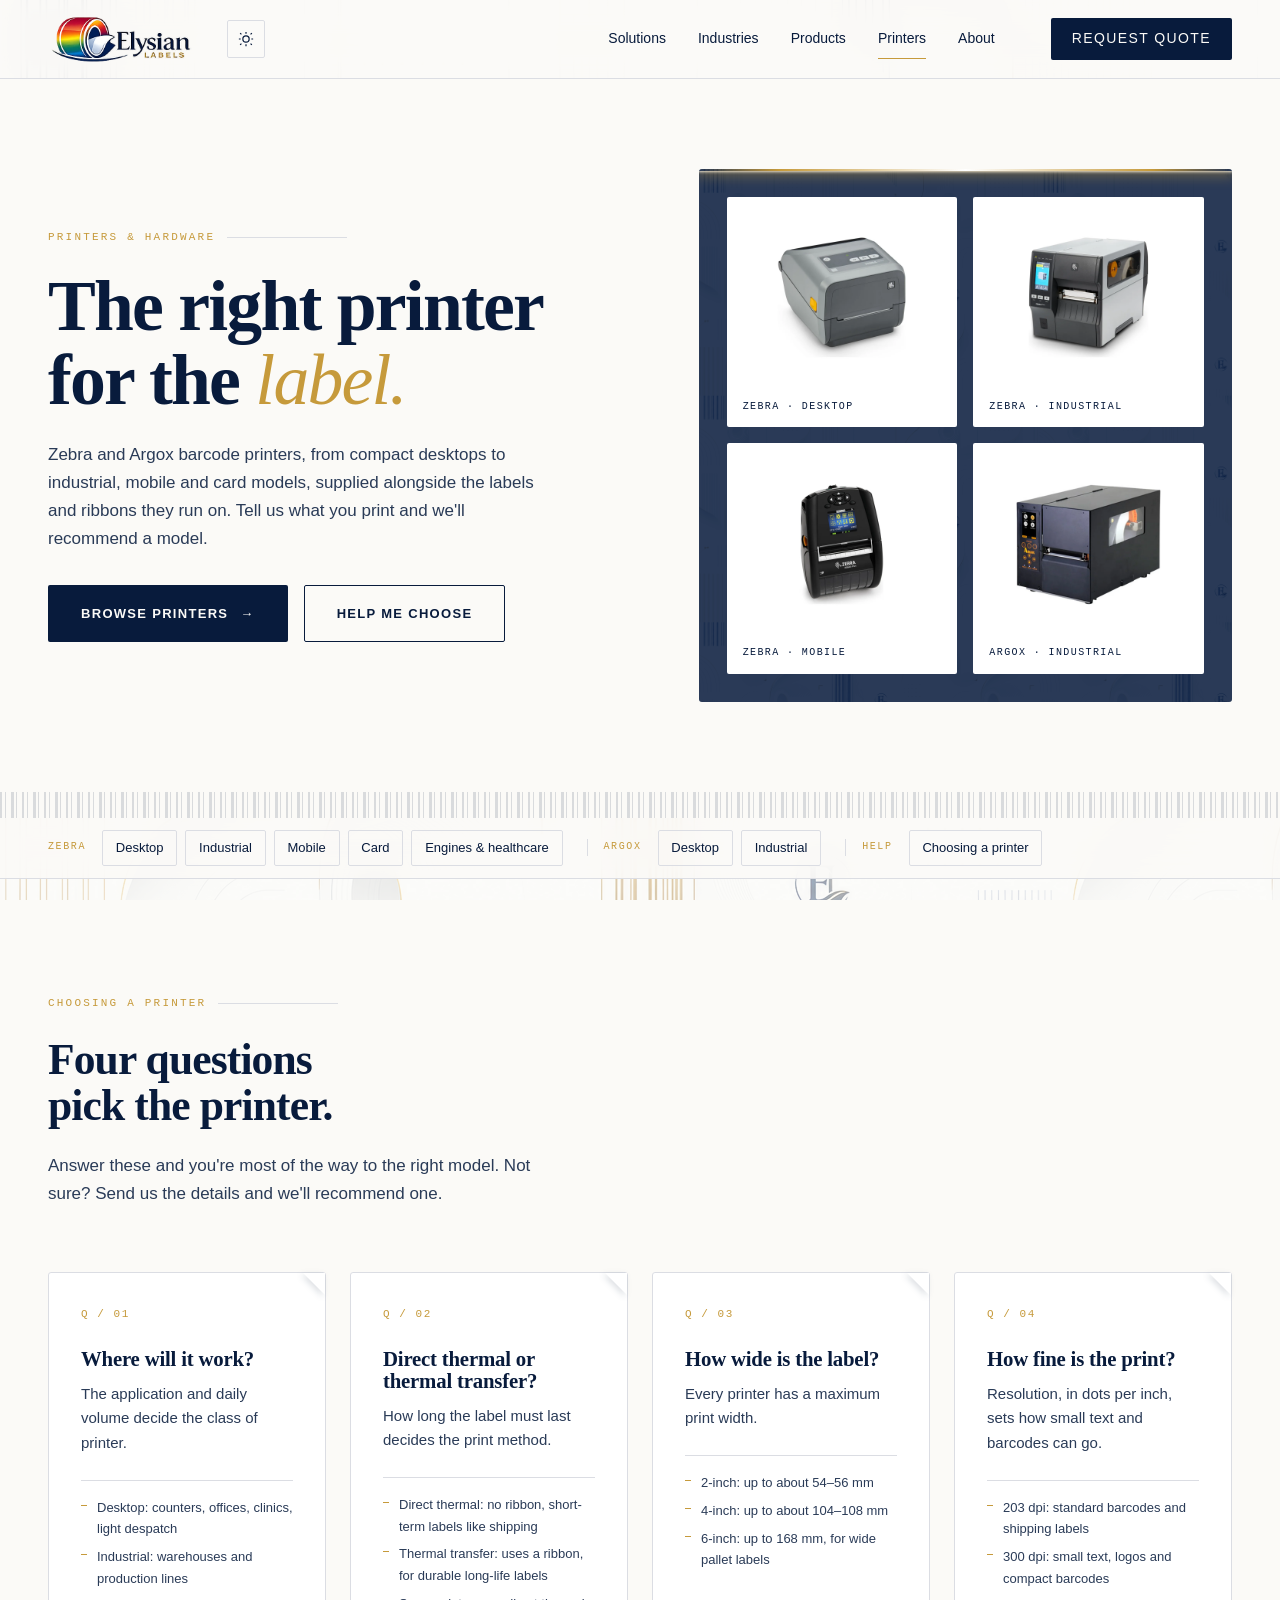
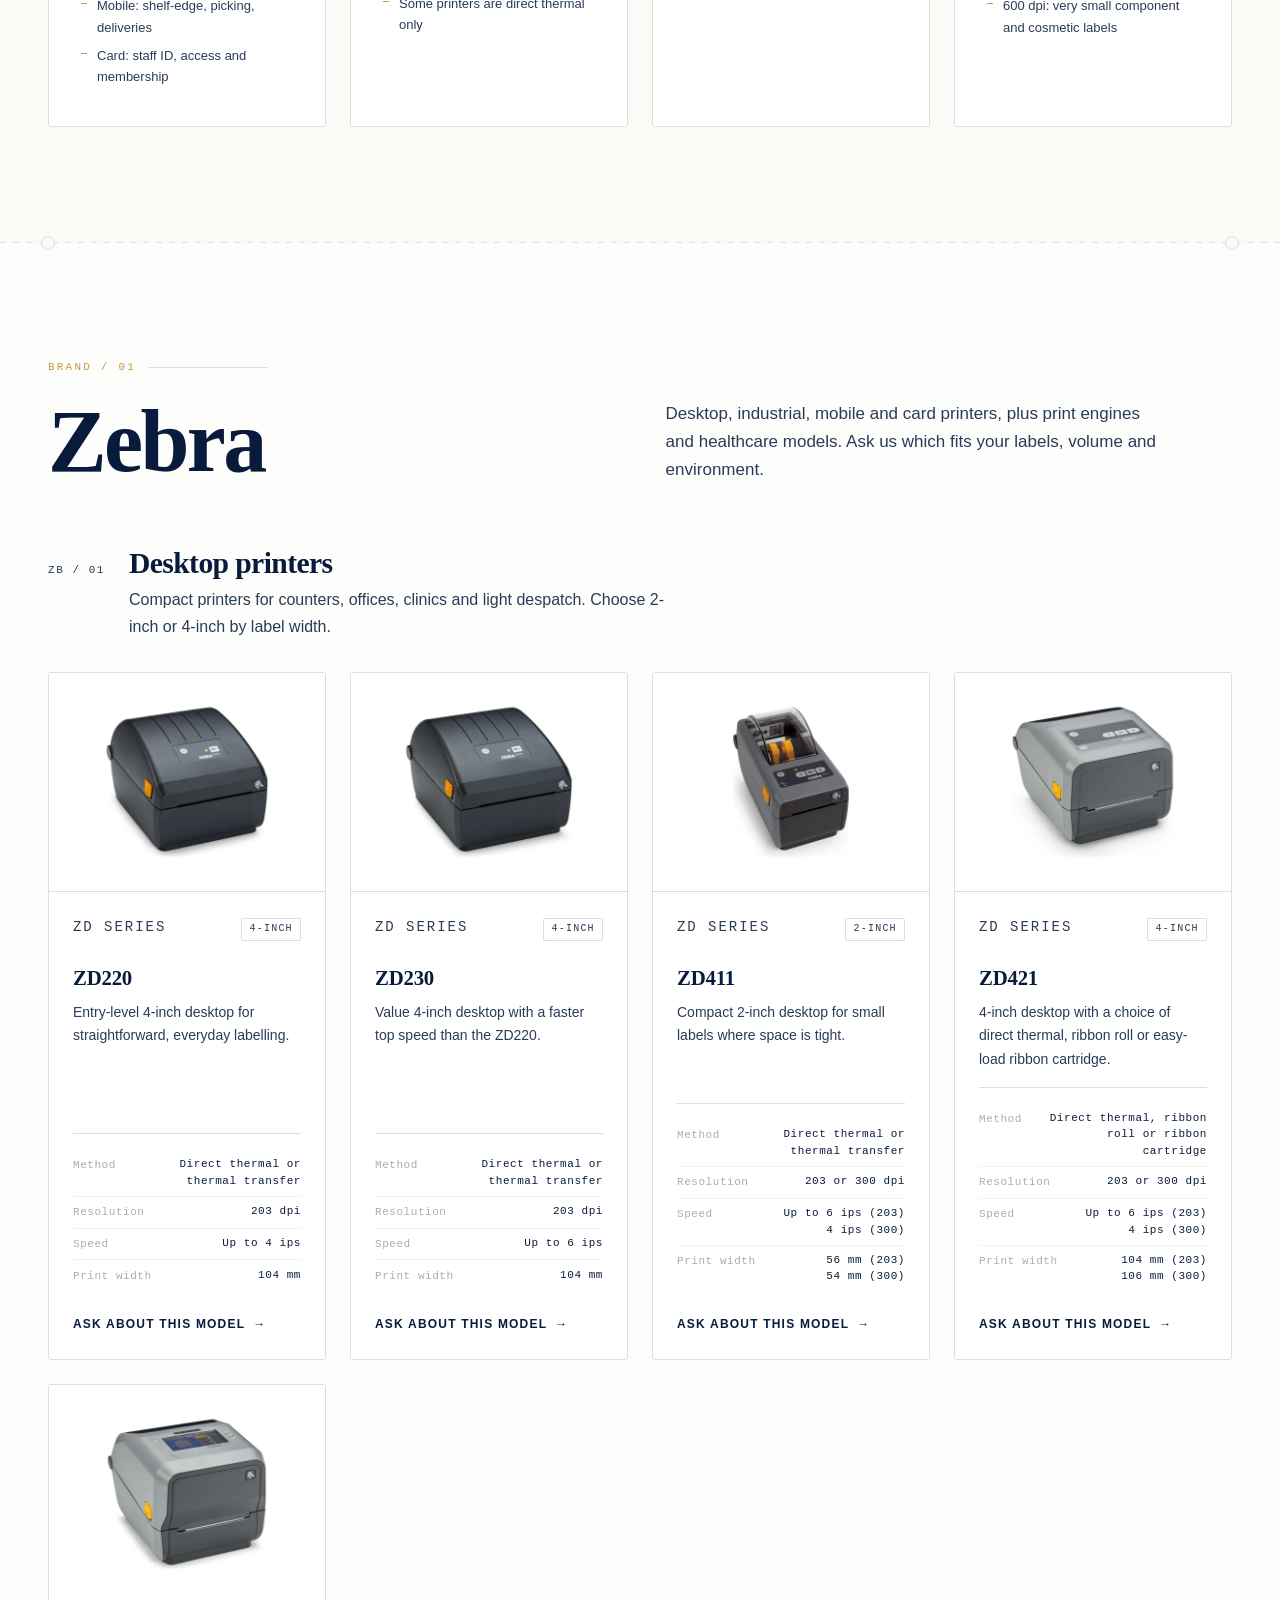
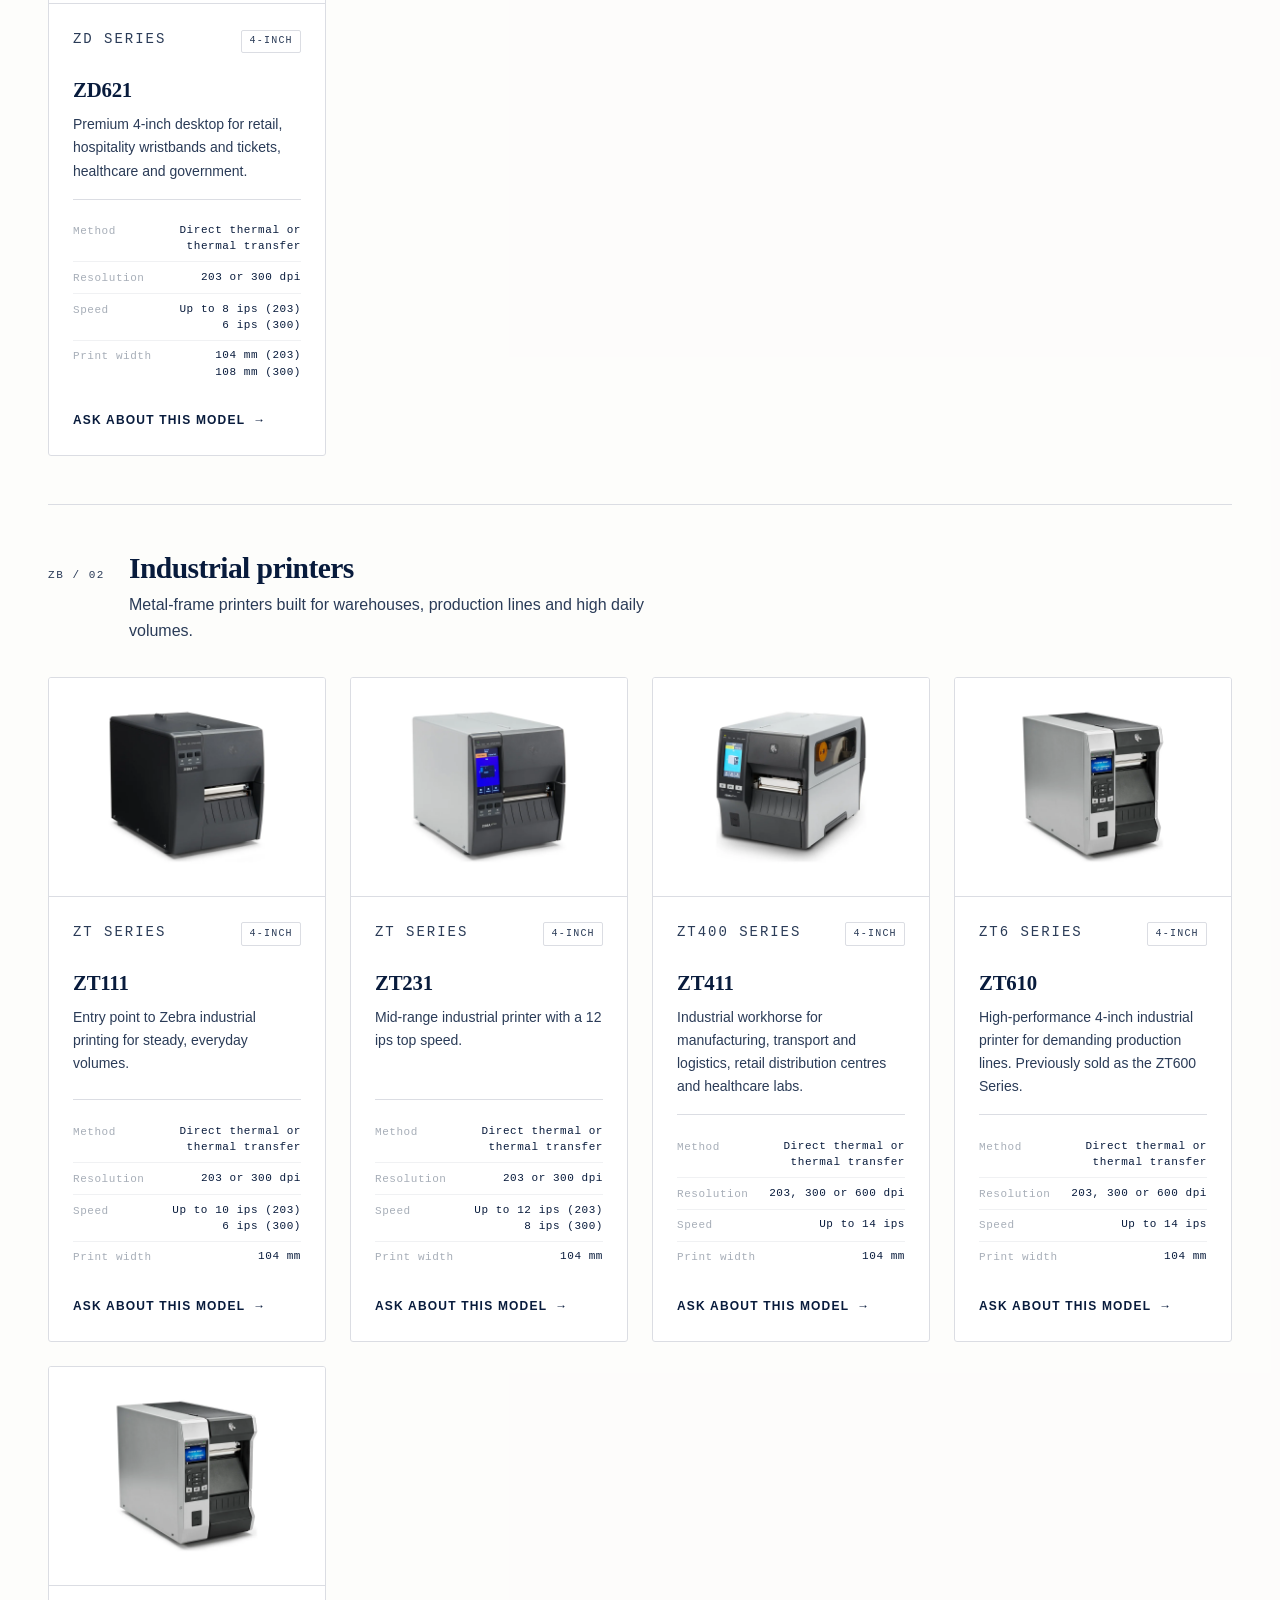
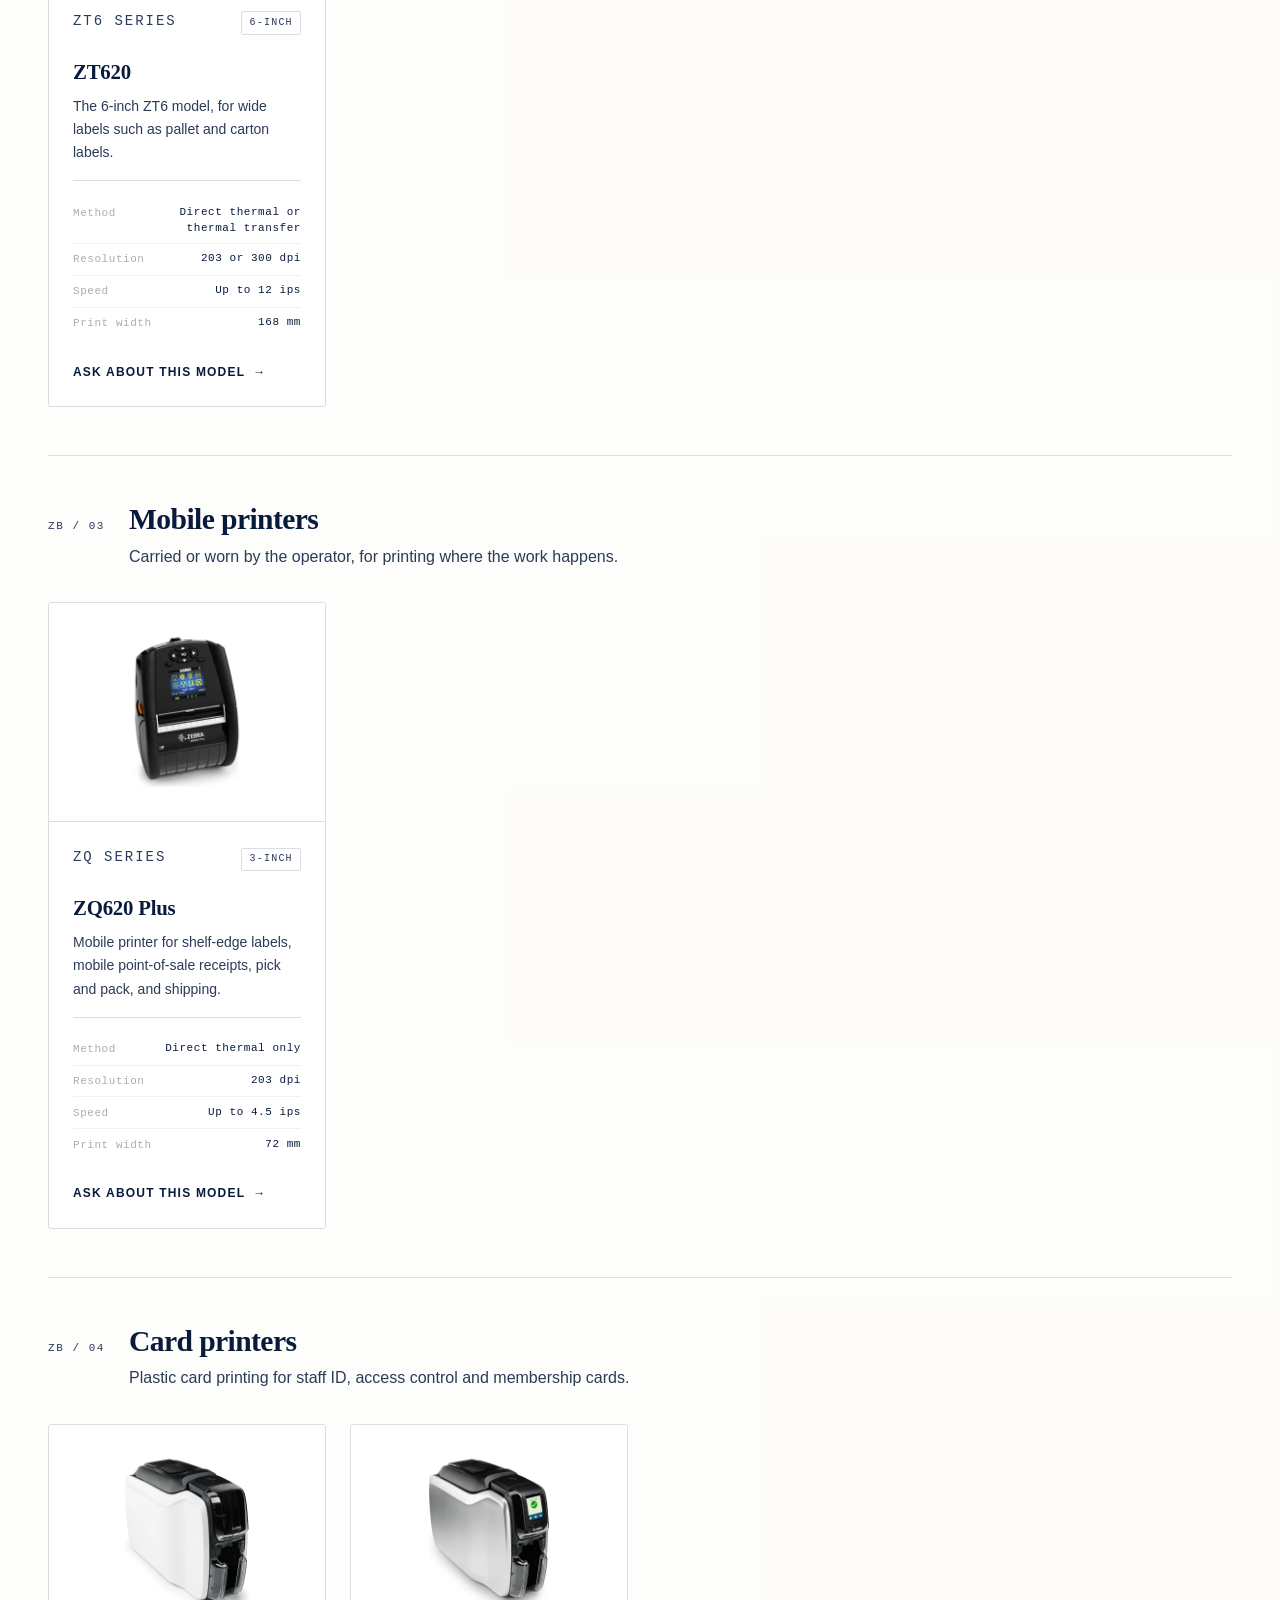
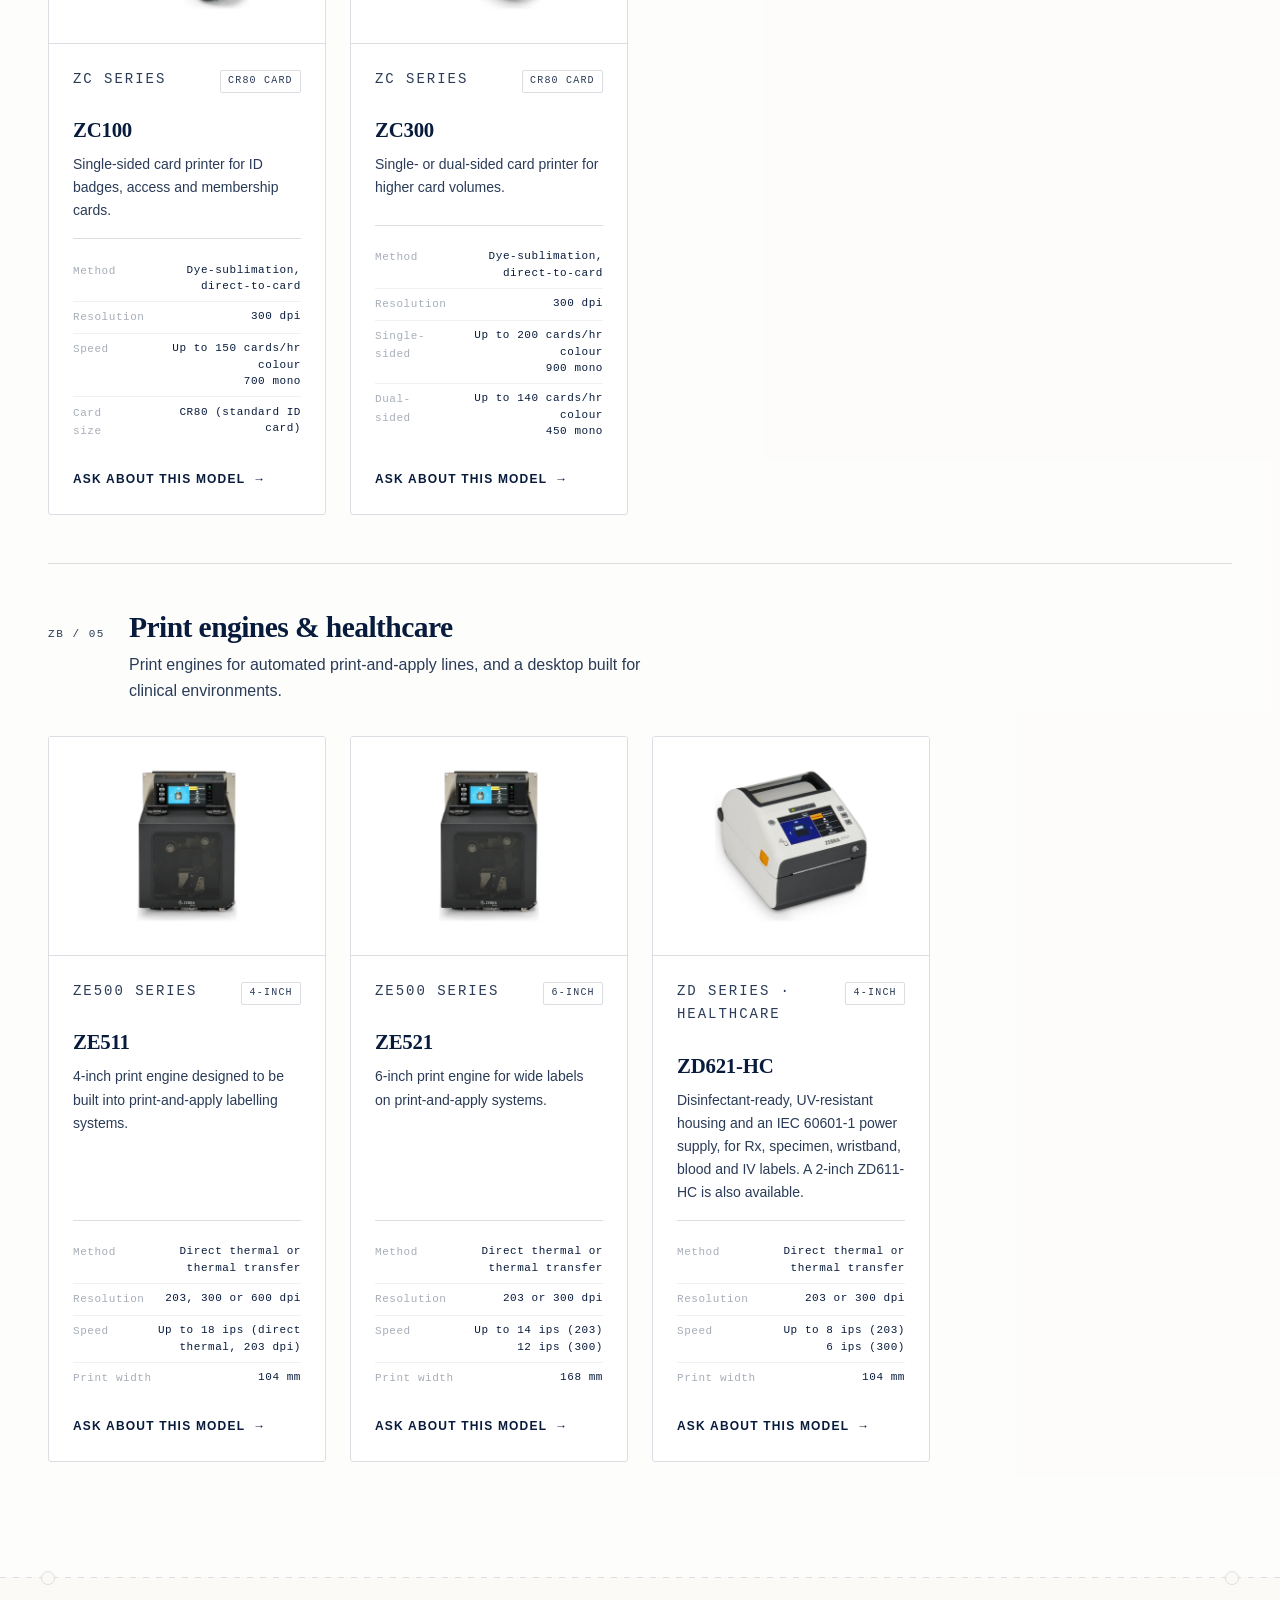
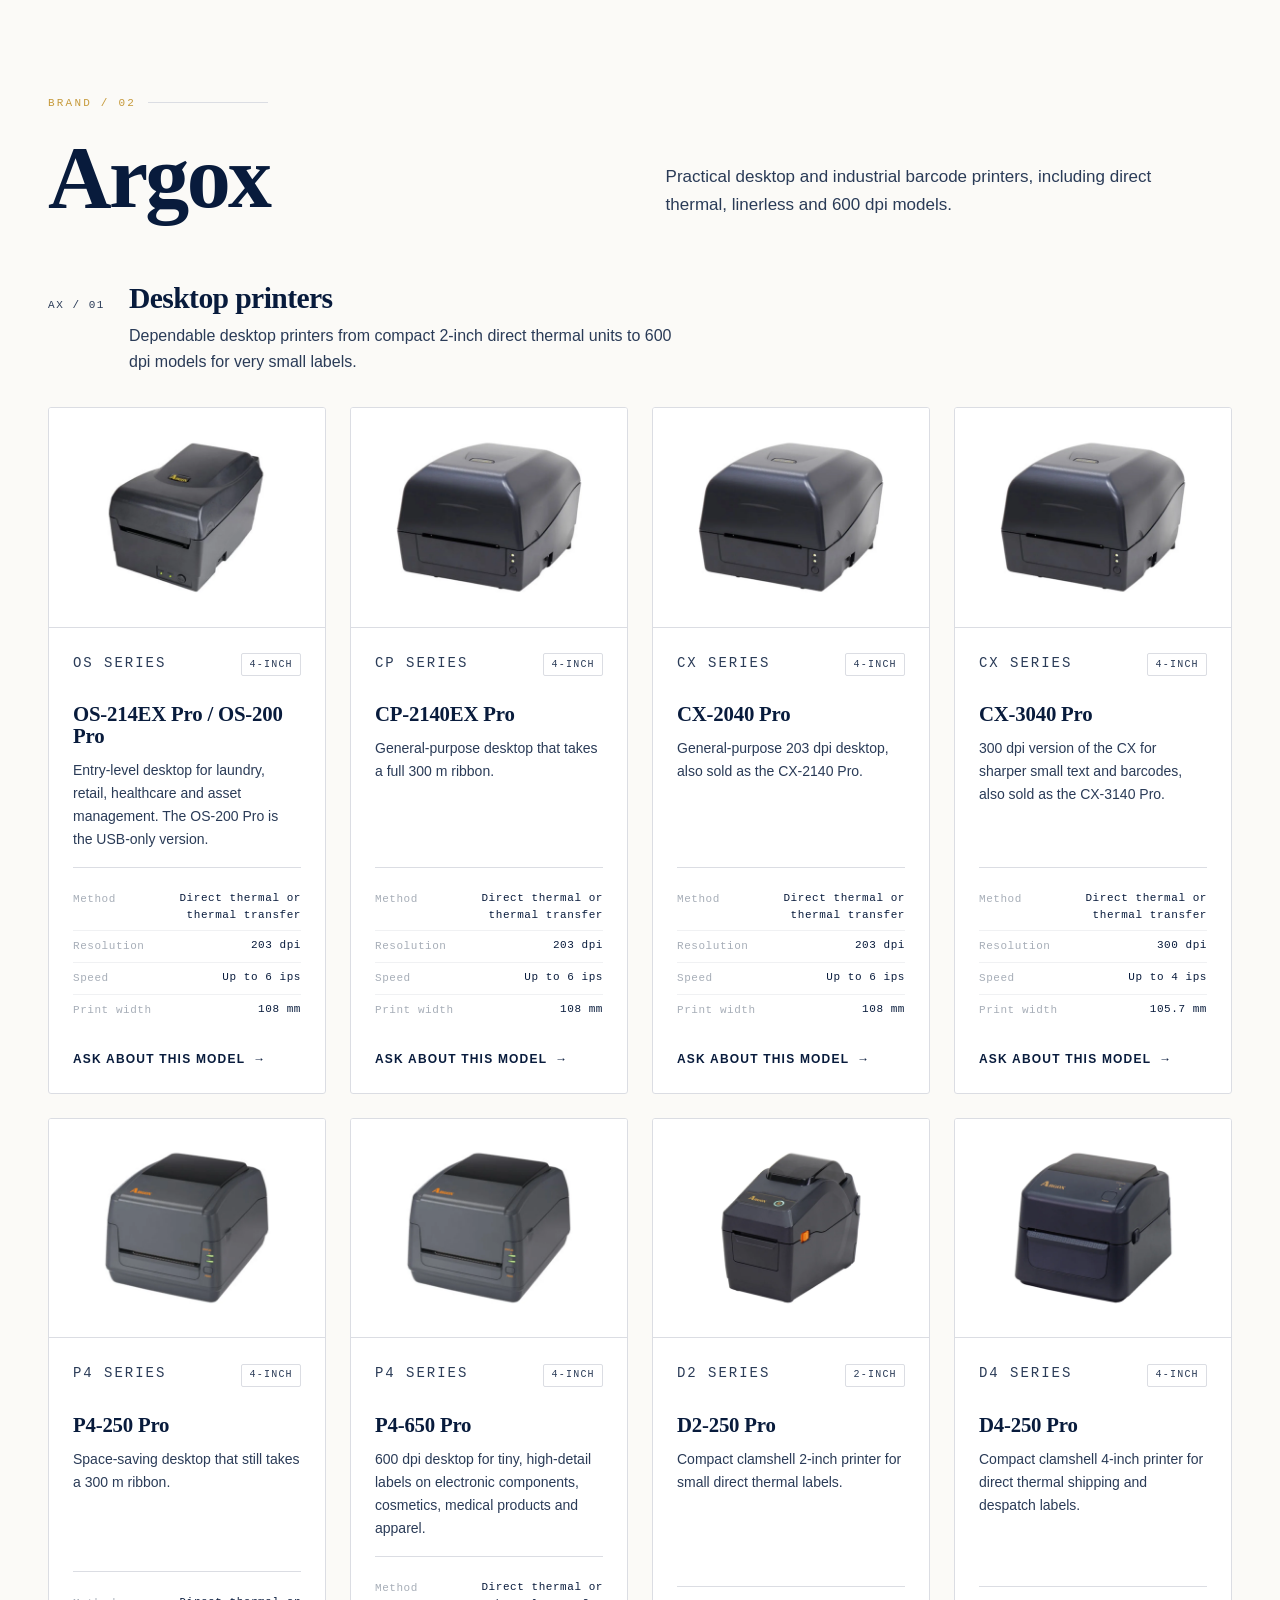
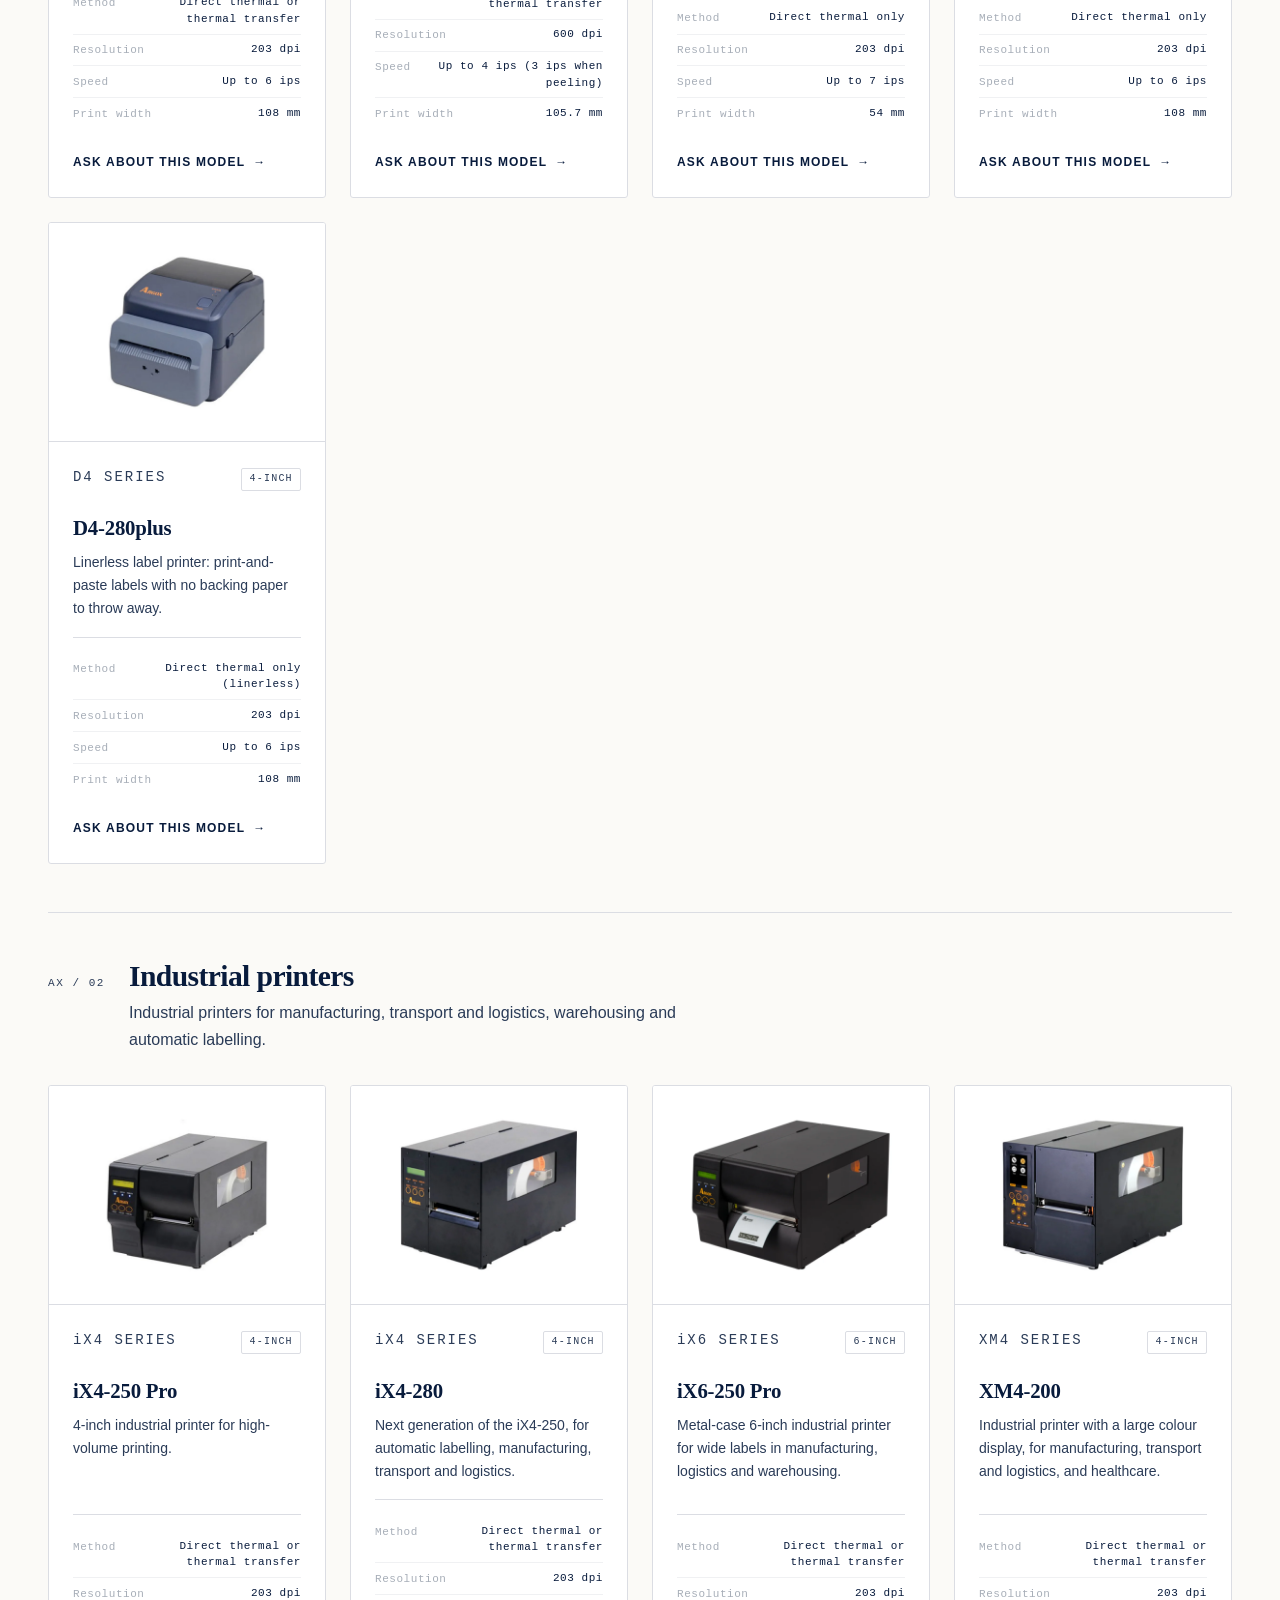
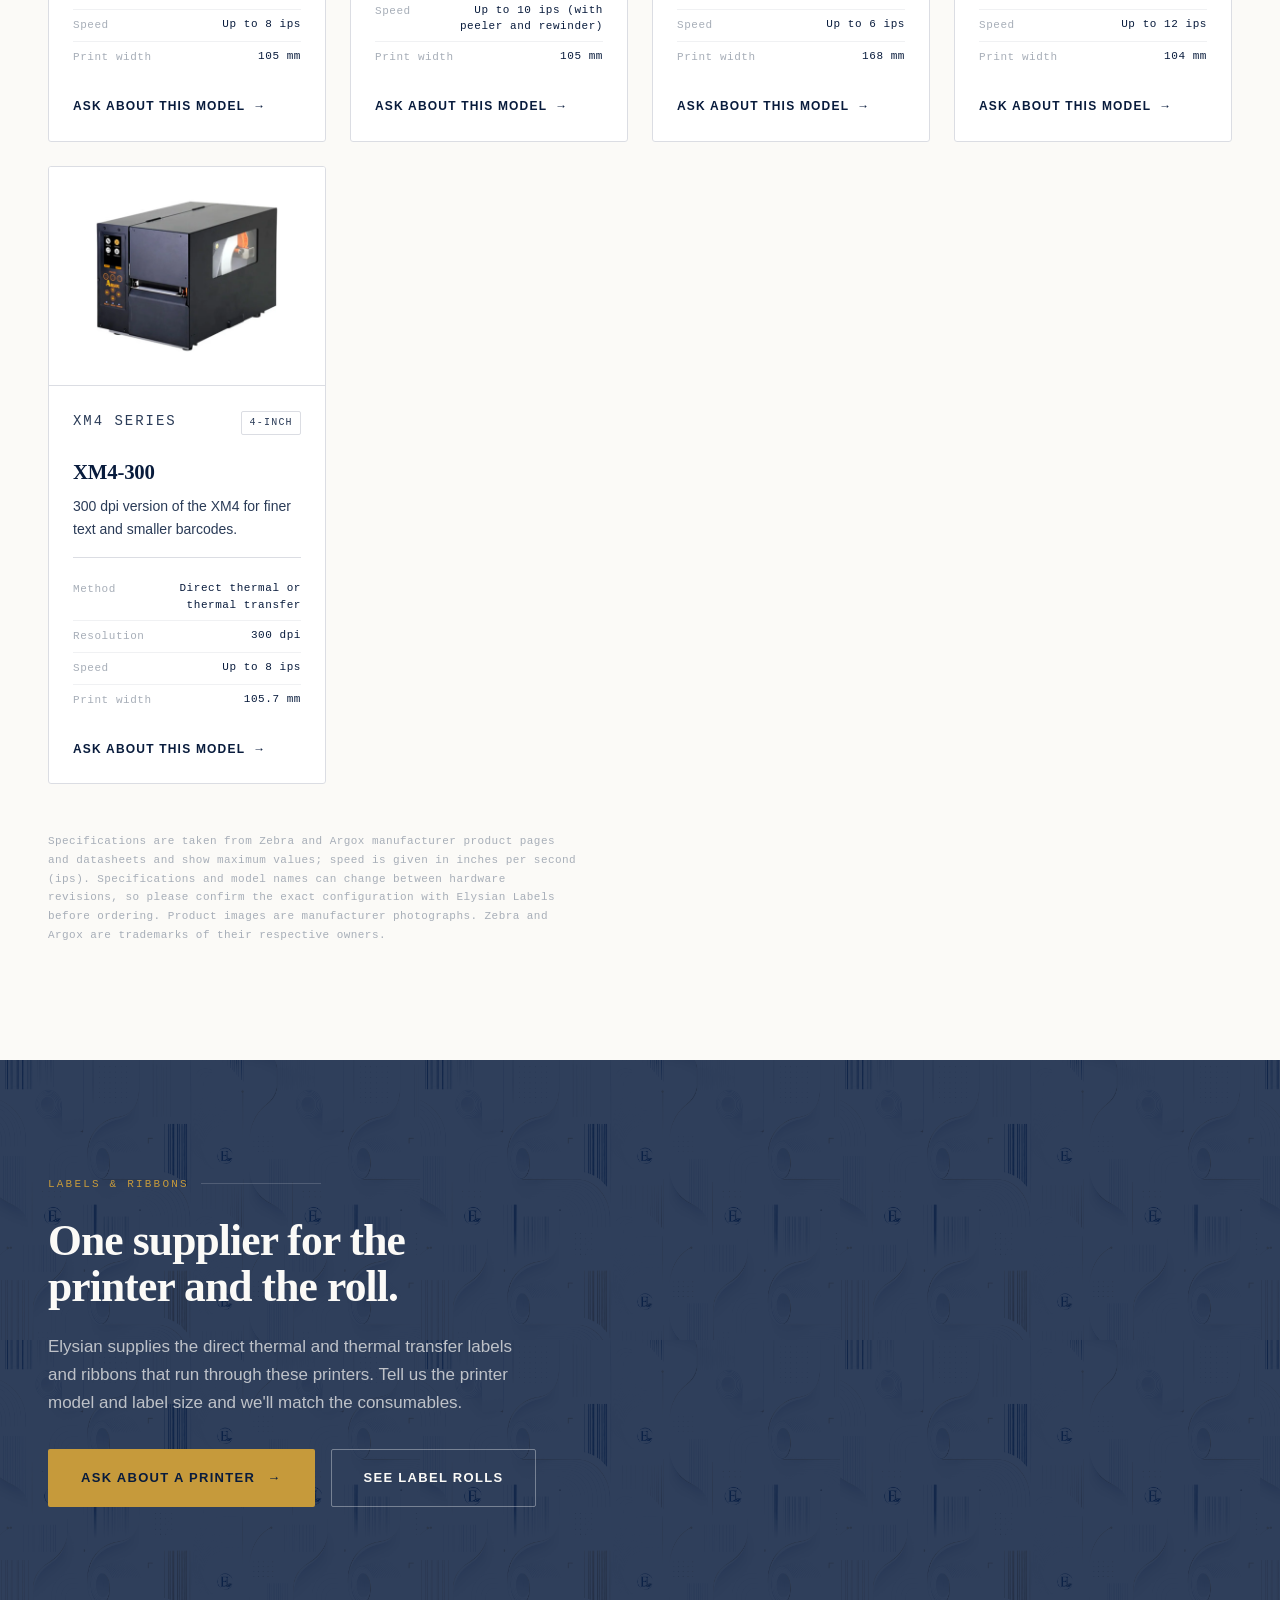
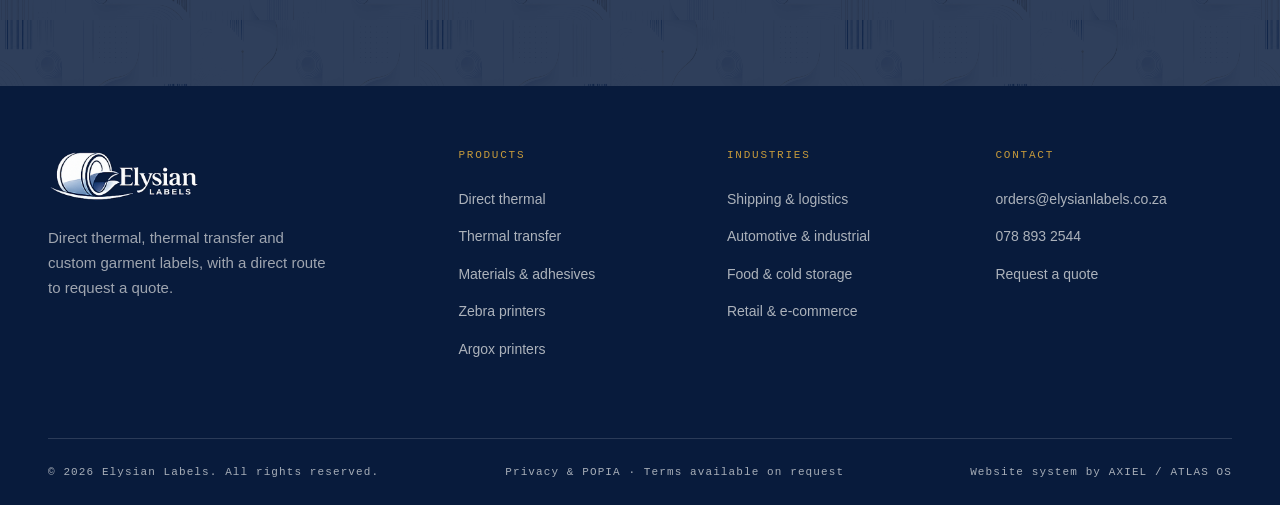
==== commit aa6a265e: "Printer page review fixes: Argox photos fill frame, spec rows align, phone cards tighter Co-Authored" ====
--- a/hardware.html
+++ b/hardware.html
@@ -150,9 +150,9 @@
         <h3 class="h3">How wide is the label?</h3>
         <p class="ind-focus">Every printer has a maximum print width.</p>
         <ul class="ind-types">
-          <li>2-inch: up to about 54–56 mm</li>
-          <li>4-inch: up to about 104–108 mm</li>
-          <li>6-inch: up to 168 mm, for wide pallet labels</li>
+          <li>2-inch: up to about 54–56&nbsp;mm</li>
+          <li>4-inch: up to about 104–108&nbsp;mm</li>
+          <li>6-inch: up to 168&nbsp;mm, for wide pallet labels</li>
         </ul>
       </article>
 
@@ -216,7 +216,7 @@
             <div class="hw-top"><p class="hw-series">ZD SERIES</p><span class="hw-tier">2-inch</span></div>
             <h4>ZD411</h4>
             <p>Compact 2-inch desktop for small labels where space is tight.</p>
-            <dl class="prod-specs"><div><dt>Method</dt><dd>Direct thermal or thermal transfer</dd></div><div><dt>Resolution</dt><dd>203 or 300 dpi</dd></div><div><dt>Speed</dt><dd>Up to 6 ips (203) · 4 ips (300)</dd></div><div><dt>Print width</dt><dd>56 mm (203) · 54 mm (300)</dd></div></dl>
+            <dl class="prod-specs"><div><dt>Method</dt><dd>Direct thermal or thermal transfer</dd></div><div><dt>Resolution</dt><dd>203 or 300 dpi</dd></div><div><dt>Speed</dt><dd>Up to 6 ips (203)<br>4 ips (300)</dd></div><div><dt>Print width</dt><dd>56 mm (203)<br>54 mm (300)</dd></div></dl>
             <a class="hw-ask" href="index.html?enquiry=printer&amp;model=Zebra%20ZD411#quote">Ask about this model <span class="arw" aria-hidden="true">→</span></a>
           </div>
         </article>
@@ -226,7 +226,7 @@
             <div class="hw-top"><p class="hw-series">ZD SERIES</p><span class="hw-tier">4-inch</span></div>
             <h4>ZD421</h4>
             <p>4-inch desktop with a choice of direct thermal, ribbon roll or easy-load ribbon cartridge.</p>
-            <dl class="prod-specs"><div><dt>Method</dt><dd>Direct thermal, ribbon roll or ribbon cartridge</dd></div><div><dt>Resolution</dt><dd>203 or 300 dpi</dd></div><div><dt>Speed</dt><dd>Up to 6 ips (203) · 4 ips (300)</dd></div><div><dt>Print width</dt><dd>104 mm (203) · 106 mm (300)</dd></div></dl>
+            <dl class="prod-specs"><div><dt>Method</dt><dd>Direct thermal, ribbon roll or ribbon cartridge</dd></div><div><dt>Resolution</dt><dd>203 or 300 dpi</dd></div><div><dt>Speed</dt><dd>Up to 6 ips (203)<br>4 ips (300)</dd></div><div><dt>Print width</dt><dd>104 mm (203)<br>106 mm (300)</dd></div></dl>
             <a class="hw-ask" href="index.html?enquiry=printer&amp;model=Zebra%20ZD421#quote">Ask about this model <span class="arw" aria-hidden="true">→</span></a>
           </div>
         </article>
@@ -236,7 +236,7 @@
             <div class="hw-top"><p class="hw-series">ZD SERIES</p><span class="hw-tier">4-inch</span></div>
             <h4>ZD621</h4>
             <p>Premium 4-inch desktop for retail, hospitality wristbands and tickets, healthcare and government.</p>
-            <dl class="prod-specs"><div><dt>Method</dt><dd>Direct thermal or thermal transfer</dd></div><div><dt>Resolution</dt><dd>203 or 300 dpi</dd></div><div><dt>Speed</dt><dd>Up to 8 ips (203) · 6 ips (300)</dd></div><div><dt>Print width</dt><dd>104 mm (203) · 108 mm (300)</dd></div></dl>
+            <dl class="prod-specs"><div><dt>Method</dt><dd>Direct thermal or thermal transfer</dd></div><div><dt>Resolution</dt><dd>203 or 300 dpi</dd></div><div><dt>Speed</dt><dd>Up to 8 ips (203)<br>6 ips (300)</dd></div><div><dt>Print width</dt><dd>104 mm (203)<br>108 mm (300)</dd></div></dl>
             <a class="hw-ask" href="index.html?enquiry=printer&amp;model=Zebra%20ZD621#quote">Ask about this model <span class="arw" aria-hidden="true">→</span></a>
           </div>
         </article>
@@ -255,7 +255,7 @@
             <div class="hw-top"><p class="hw-series">ZT SERIES</p><span class="hw-tier">4-inch</span></div>
             <h4>ZT111</h4>
             <p>Entry point to Zebra industrial printing for steady, everyday volumes.</p>
-            <dl class="prod-specs"><div><dt>Method</dt><dd>Direct thermal or thermal transfer</dd></div><div><dt>Resolution</dt><dd>203 or 300 dpi</dd></div><div><dt>Speed</dt><dd>Up to 10 ips (203) · 6 ips (300)</dd></div><div><dt>Print width</dt><dd>104 mm</dd></div></dl>
+            <dl class="prod-specs"><div><dt>Method</dt><dd>Direct thermal or thermal transfer</dd></div><div><dt>Resolution</dt><dd>203 or 300 dpi</dd></div><div><dt>Speed</dt><dd>Up to 10 ips (203)<br>6 ips (300)</dd></div><div><dt>Print width</dt><dd>104 mm</dd></div></dl>
             <a class="hw-ask" href="index.html?enquiry=printer&amp;model=Zebra%20ZT111#quote">Ask about this model <span class="arw" aria-hidden="true">→</span></a>
           </div>
         </article>
@@ -265,7 +265,7 @@
             <div class="hw-top"><p class="hw-series">ZT SERIES</p><span class="hw-tier">4-inch</span></div>
             <h4>ZT231</h4>
             <p>Mid-range industrial printer with a 12 ips top speed.</p>
-            <dl class="prod-specs"><div><dt>Method</dt><dd>Direct thermal or thermal transfer</dd></div><div><dt>Resolution</dt><dd>203 or 300 dpi</dd></div><div><dt>Speed</dt><dd>Up to 12 ips (203) · 8 ips (300)</dd></div><div><dt>Print width</dt><dd>104 mm</dd></div></dl>
+            <dl class="prod-specs"><div><dt>Method</dt><dd>Direct thermal or thermal transfer</dd></div><div><dt>Resolution</dt><dd>203 or 300 dpi</dd></div><div><dt>Speed</dt><dd>Up to 12 ips (203)<br>8 ips (300)</dd></div><div><dt>Print width</dt><dd>104 mm</dd></div></dl>
             <a class="hw-ask" href="index.html?enquiry=printer&amp;model=Zebra%20ZT231#quote">Ask about this model <span class="arw" aria-hidden="true">→</span></a>
           </div>
         </article>
@@ -333,7 +333,7 @@
             <div class="hw-top"><p class="hw-series">ZC SERIES</p><span class="hw-tier">CR80 card</span></div>
             <h4>ZC100</h4>
             <p>Single-sided card printer for ID badges, access and membership cards.</p>
-            <dl class="prod-specs"><div><dt>Method</dt><dd>Dye-sublimation, direct-to-card</dd></div><div><dt>Resolution</dt><dd>300 dpi</dd></div><div><dt>Speed</dt><dd>Up to 150 cards/hr colour · 700 mono</dd></div><div><dt>Card size</dt><dd>CR80 (standard ID card)</dd></div></dl>
+            <dl class="prod-specs"><div><dt>Method</dt><dd>Dye-sublimation, direct-to-card</dd></div><div><dt>Resolution</dt><dd>300 dpi</dd></div><div><dt>Speed</dt><dd>Up to 150 cards/hr colour<br>700 mono</dd></div><div><dt>Card size</dt><dd>CR80 (standard ID card)</dd></div></dl>
             <a class="hw-ask" href="index.html?enquiry=printer&amp;model=Zebra%20ZC100#quote">Ask about this model <span class="arw" aria-hidden="true">→</span></a>
           </div>
         </article>
@@ -343,7 +343,7 @@
             <div class="hw-top"><p class="hw-series">ZC SERIES</p><span class="hw-tier">CR80 card</span></div>
             <h4>ZC300</h4>
             <p>Single- or dual-sided card printer for higher card volumes.</p>
-            <dl class="prod-specs"><div><dt>Method</dt><dd>Dye-sublimation, direct-to-card</dd></div><div><dt>Resolution</dt><dd>300 dpi</dd></div><div><dt>Single-sided</dt><dd>Up to 200 cards/hr colour · 900 mono</dd></div><div><dt>Dual-sided</dt><dd>Up to 140 cards/hr colour · 450 mono</dd></div></dl>
+            <dl class="prod-specs"><div><dt>Method</dt><dd>Dye-sublimation, direct-to-card</dd></div><div><dt>Resolution</dt><dd>300 dpi</dd></div><div><dt>Single-sided</dt><dd>Up to 200 cards/hr colour<br>900 mono</dd></div><div><dt>Dual-sided</dt><dd>Up to 140 cards/hr colour<br>450 mono</dd></div></dl>
             <a class="hw-ask" href="index.html?enquiry=printer&amp;model=Zebra%20ZC300#quote">Ask about this model <span class="arw" aria-hidden="true">→</span></a>
           </div>
         </article>
@@ -372,7 +372,7 @@
             <div class="hw-top"><p class="hw-series">ZE500 SERIES</p><span class="hw-tier">6-inch</span></div>
             <h4>ZE521</h4>
             <p>6-inch print engine for wide labels on print-and-apply systems.</p>
-            <dl class="prod-specs"><div><dt>Method</dt><dd>Direct thermal or thermal transfer</dd></div><div><dt>Resolution</dt><dd>203 or 300 dpi</dd></div><div><dt>Speed</dt><dd>Up to 14 ips (203) · 12 ips (300)</dd></div><div><dt>Print width</dt><dd>168 mm</dd></div></dl>
+            <dl class="prod-specs"><div><dt>Method</dt><dd>Direct thermal or thermal transfer</dd></div><div><dt>Resolution</dt><dd>203 or 300 dpi</dd></div><div><dt>Speed</dt><dd>Up to 14 ips (203)<br>12 ips (300)</dd></div><div><dt>Print width</dt><dd>168 mm</dd></div></dl>
             <a class="hw-ask" href="index.html?enquiry=printer&amp;model=Zebra%20ZE521#quote">Ask about this model <span class="arw" aria-hidden="true">→</span></a>
           </div>
         </article>
@@ -382,7 +382,7 @@
             <div class="hw-top"><p class="hw-series">ZD SERIES · HEALTHCARE</p><span class="hw-tier">4-inch</span></div>
             <h4>ZD621-HC</h4>
             <p>Disinfectant-ready, UV-resistant housing and an IEC 60601-1 power supply, for Rx, specimen, wristband, blood and IV labels. A 2-inch ZD611-HC is also available.</p>
-            <dl class="prod-specs"><div><dt>Method</dt><dd>Direct thermal or thermal transfer</dd></div><div><dt>Resolution</dt><dd>203 or 300 dpi</dd></div><div><dt>Speed</dt><dd>Up to 8 ips (203) · 6 ips (300)</dd></div><div><dt>Print width</dt><dd>104 mm</dd></div></dl>
+            <dl class="prod-specs"><div><dt>Method</dt><dd>Direct thermal or thermal transfer</dd></div><div><dt>Resolution</dt><dd>203 or 300 dpi</dd></div><div><dt>Speed</dt><dd>Up to 8 ips (203)<br>6 ips (300)</dd></div><div><dt>Print width</dt><dd>104 mm</dd></div></dl>
             <a class="hw-ask" href="index.html?enquiry=printer&amp;model=Zebra%20ZD621-HC#quote">Ask about this model <span class="arw" aria-hidden="true">→</span></a>
           </div>
         </article>
--- a/site-csp.css
+++ b/site-csp.css
@@ -754,9 +754,10 @@
 .hw-tier{font-family:var(--mono);font-size:.625rem;letter-spacing:.12em;text-transform:uppercase;color:var(--ink-soft);border:1px solid var(--border);border-radius:2px;padding:.15rem .45rem;white-space:nowrap}
 .hw-card h4{font-family:var(--display);font-size:1.3rem;font-weight:600;letter-spacing:-.01em;margin-bottom:var(--s3)}
 .hw-card p{font-size:.875rem;color:var(--ink-soft);margin-bottom:var(--s4)}
-.hw-card .prod-specs{margin-bottom:var(--s4)}
+.hw-card .prod-specs{margin-bottom:var(--s5)}
+.hw-card .prod-specs dd{line-height:1.5}
 .hw-ask{
-  margin-top:auto;font-family:var(--sans);font-size:.75rem;font-weight:600;letter-spacing:.1em;text-transform:uppercase;
+  font-family:var(--sans);font-size:.75rem;font-weight:600;letter-spacing:.1em;text-transform:uppercase;
   text-decoration:none;color:var(--ink);display:inline-flex;gap:var(--s2);align-items:center;
 }
 .hw-ask:hover{color:var(--gold)}
@@ -785,4 +786,10 @@
   .hw-teaser-tile span{padding:var(--s2);font-size:.5625rem;letter-spacing:.08em}
   .hw-cat-head{grid-template-columns:1fr}
   .hw-cat-code{grid-row:auto}
-}
+  .hw-cat{padding-top:var(--s6)}
+  .hw-cat + .hw-cat{margin-top:var(--s6)}
+  .hw-grid{gap:var(--s4)}
+  .hw-card .hw-img{aspect-ratio:16/10}
+  .hw-card .hw-img img{padding:5%}
+  .hw-body{padding:var(--s4) var(--s5) var(--s5)}
+}
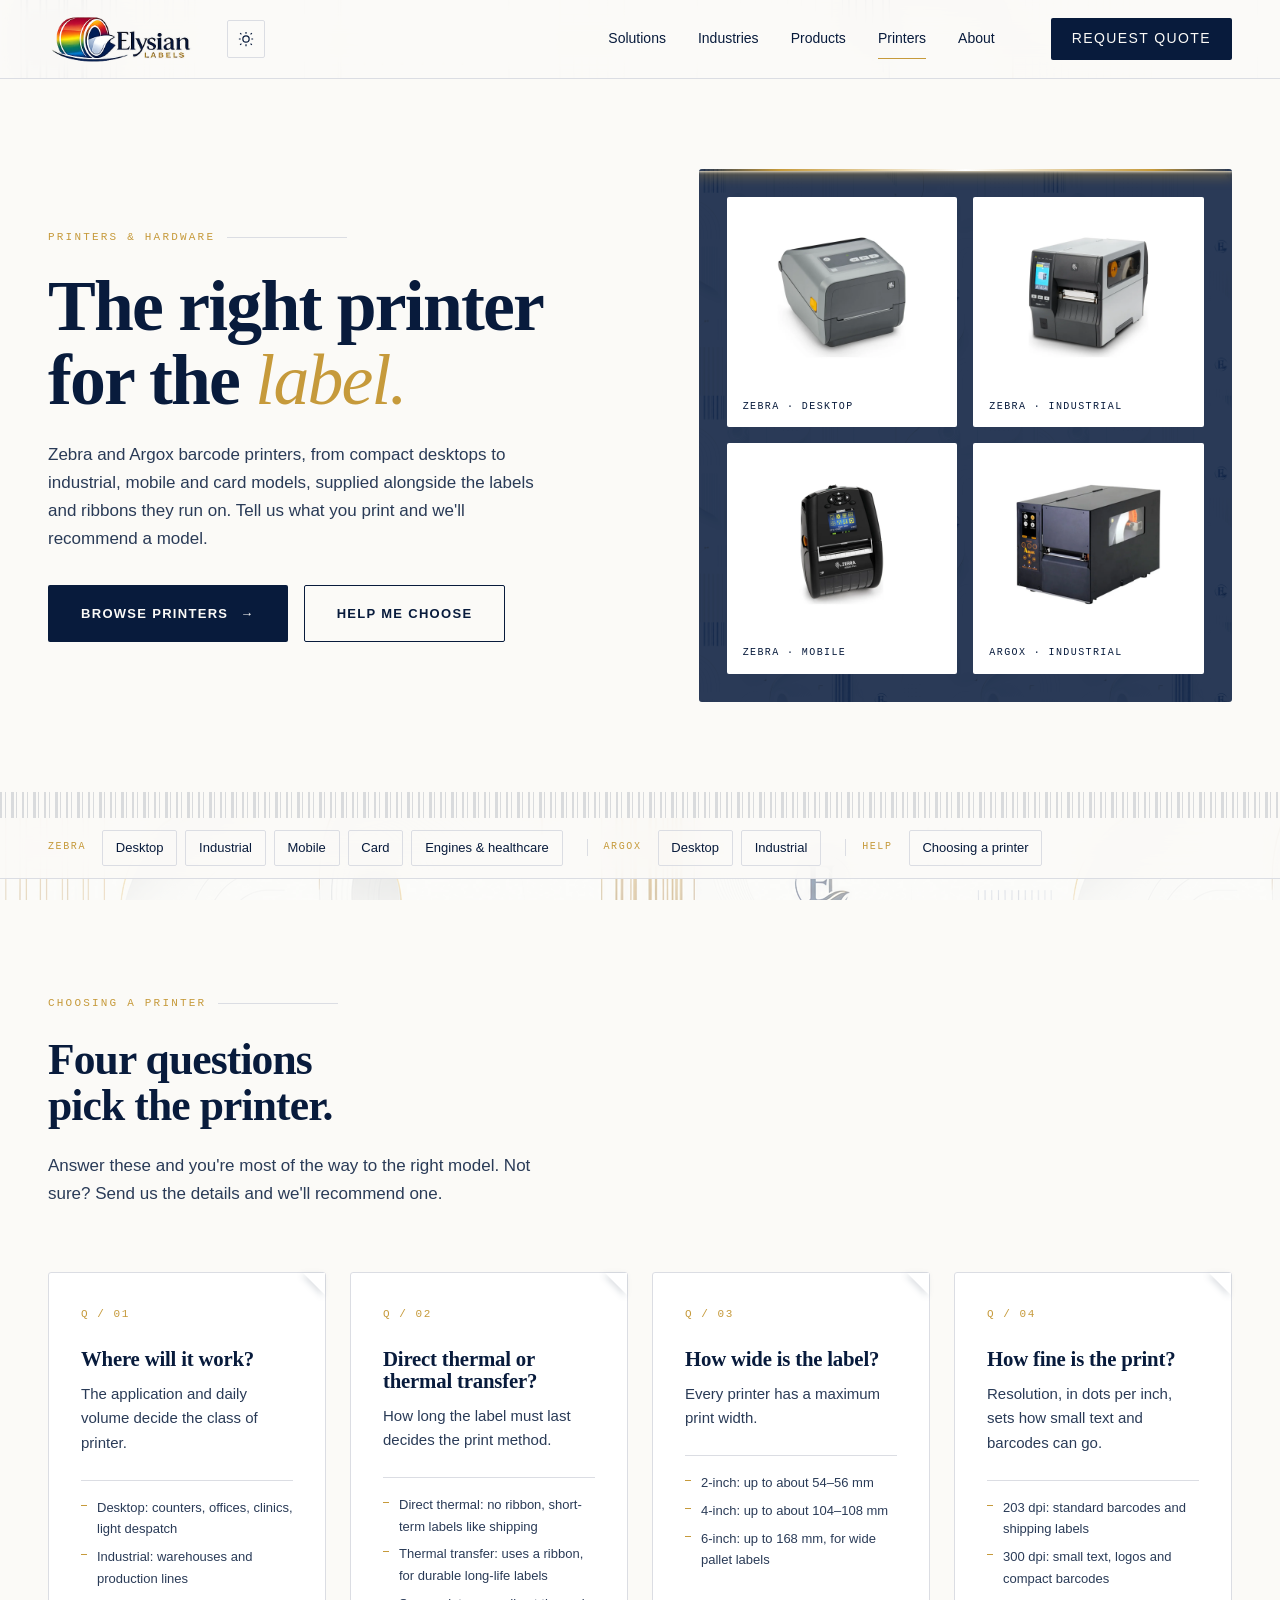
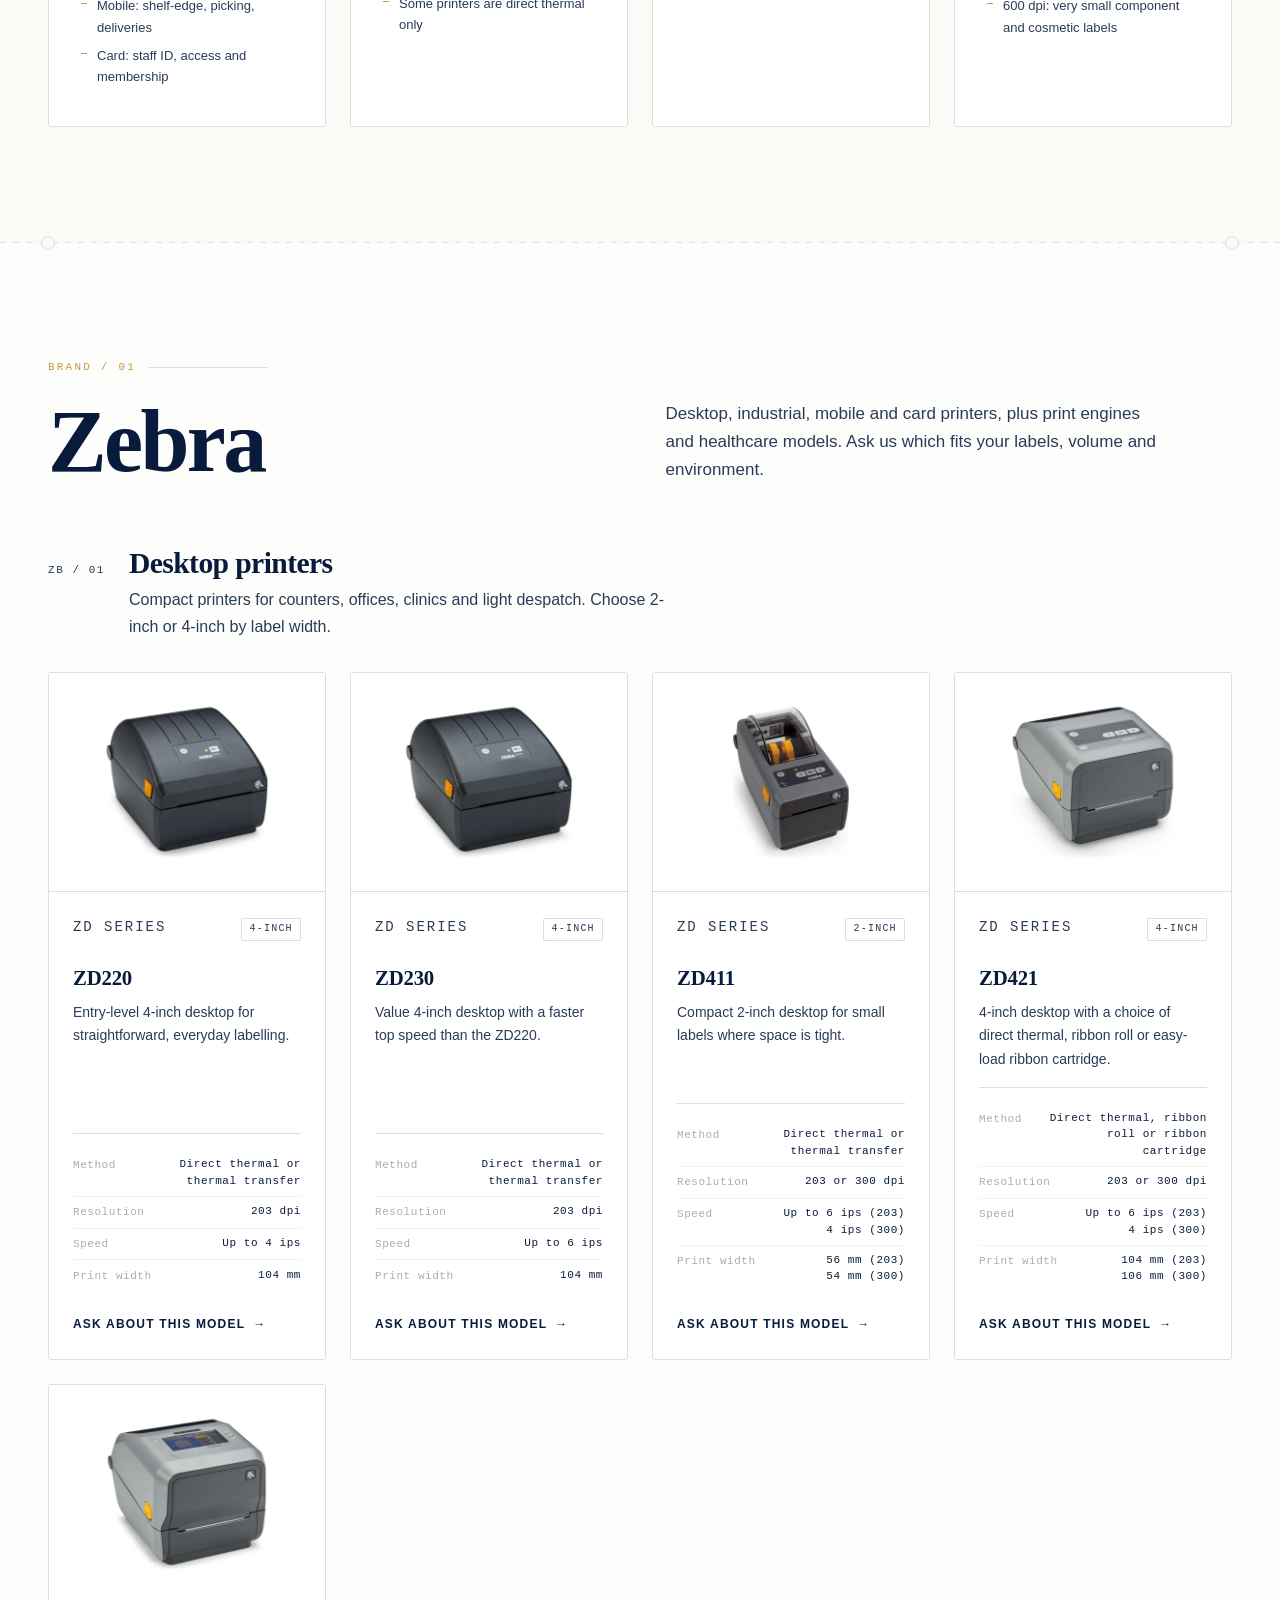
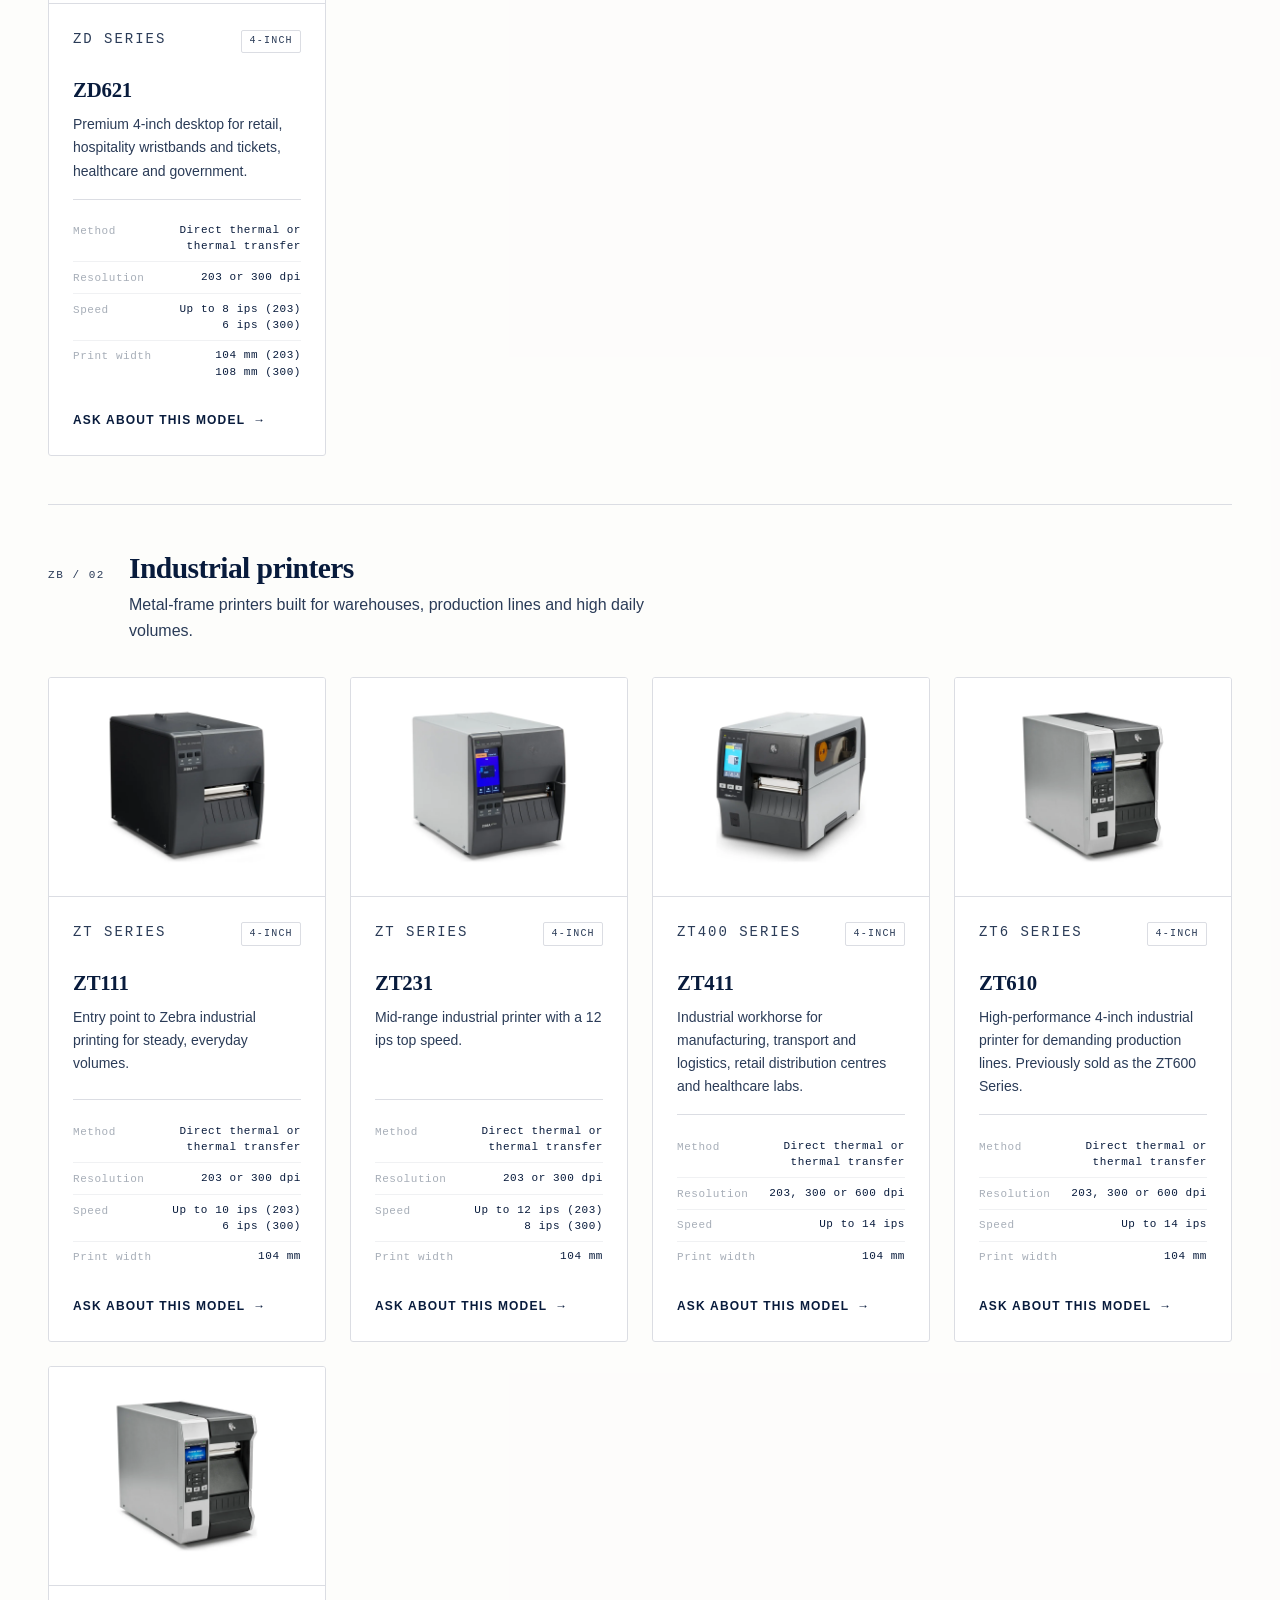
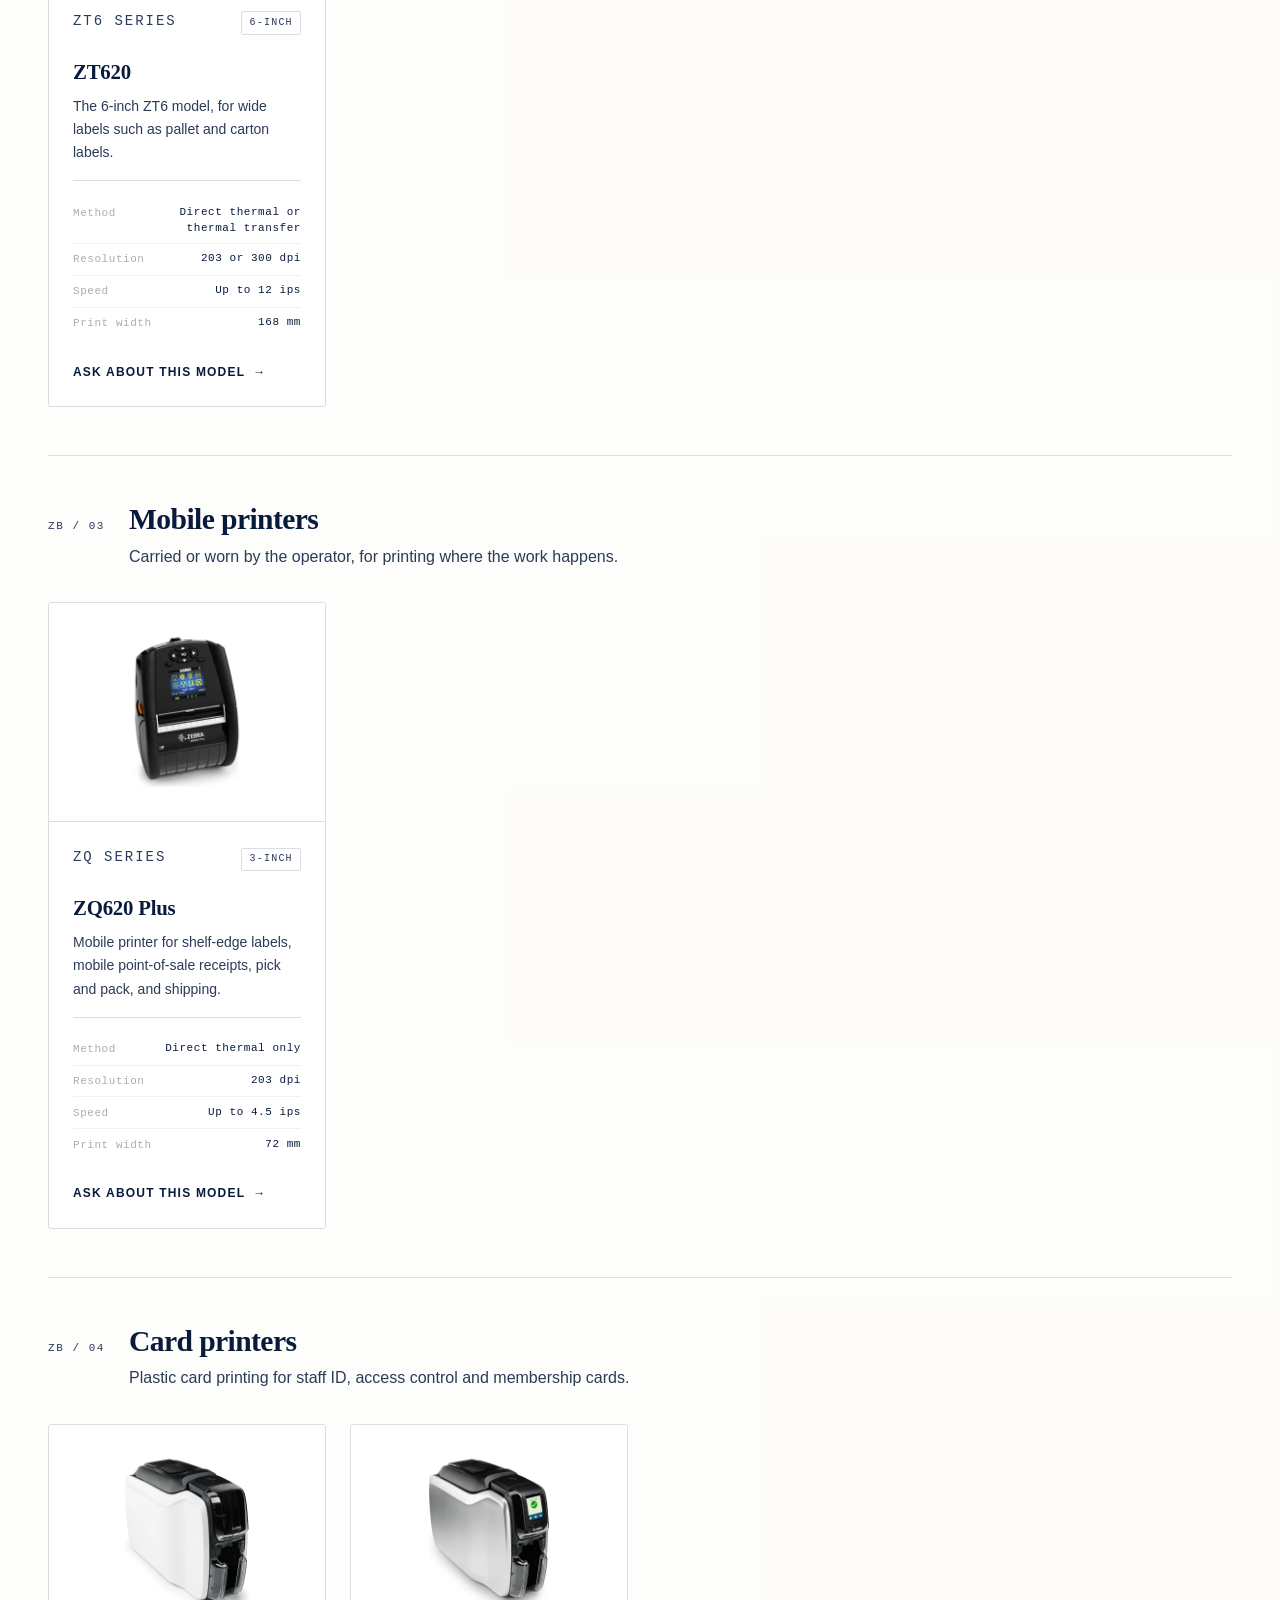
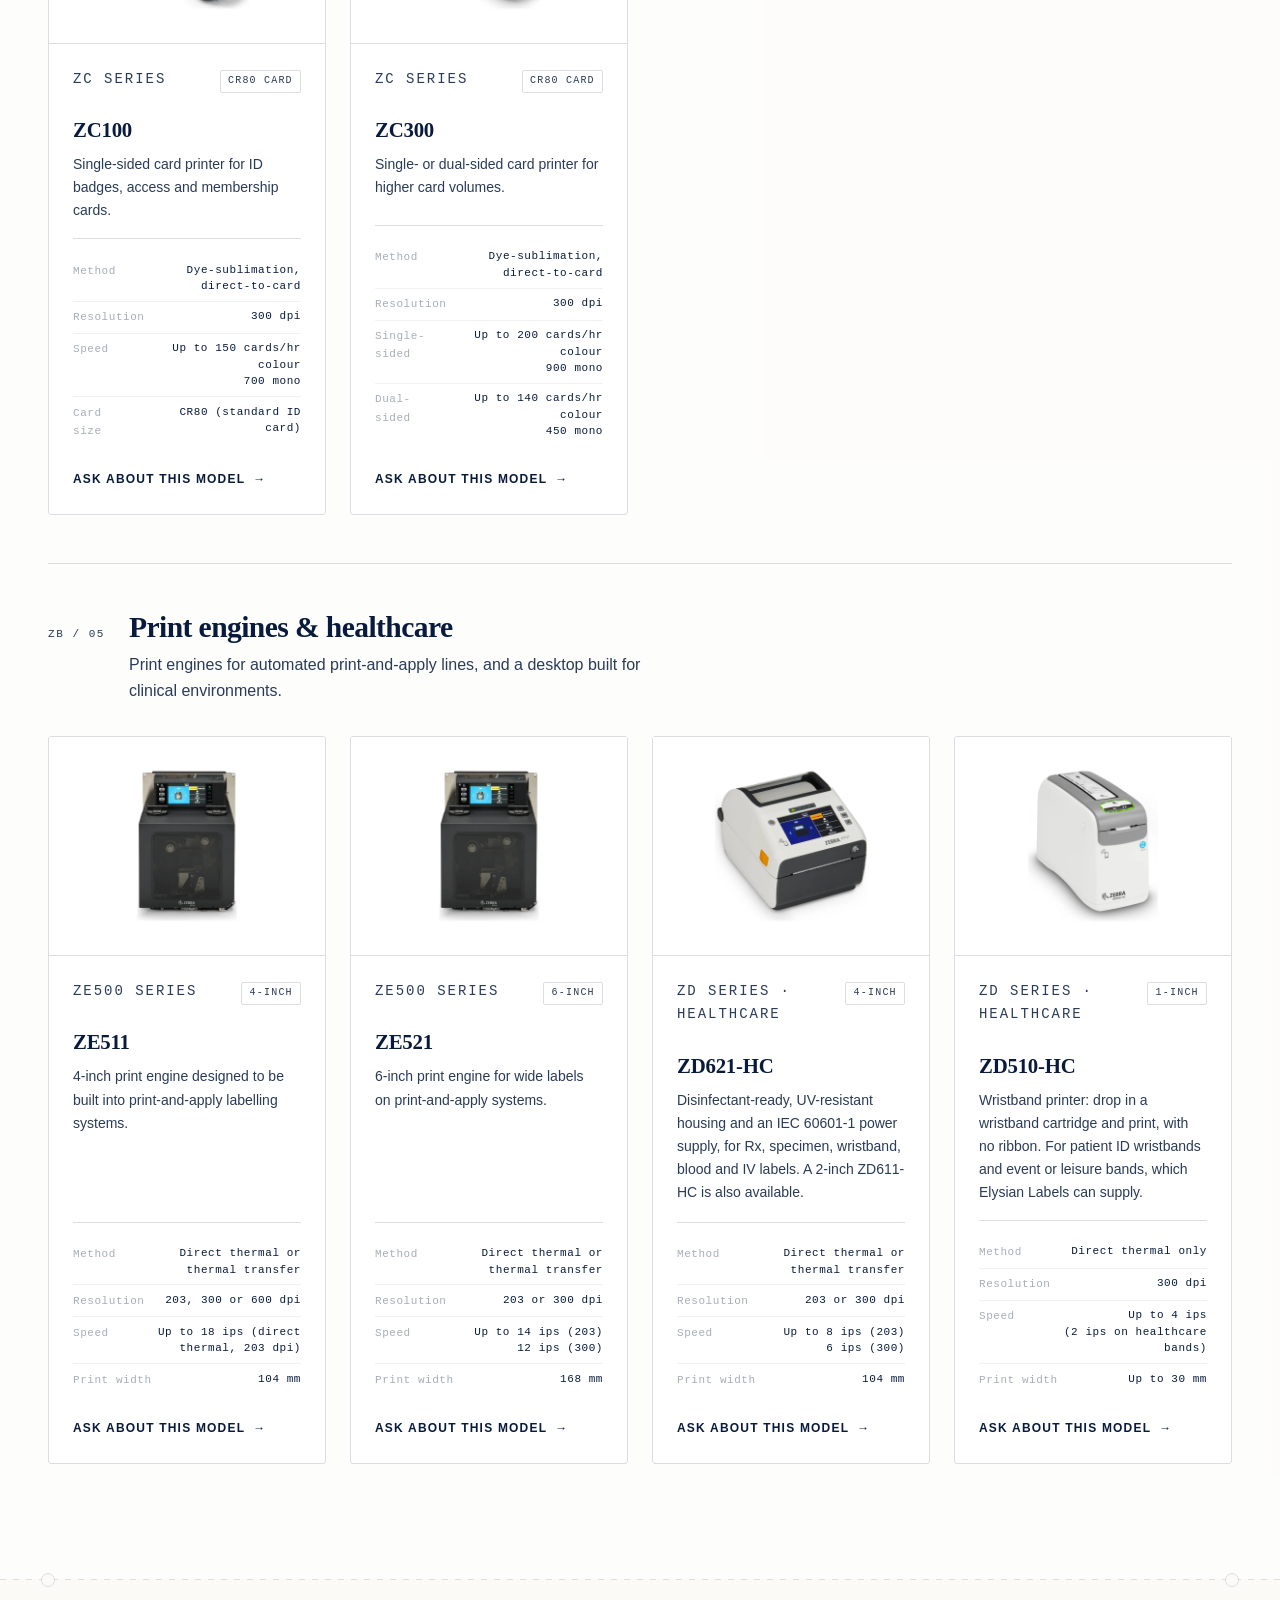
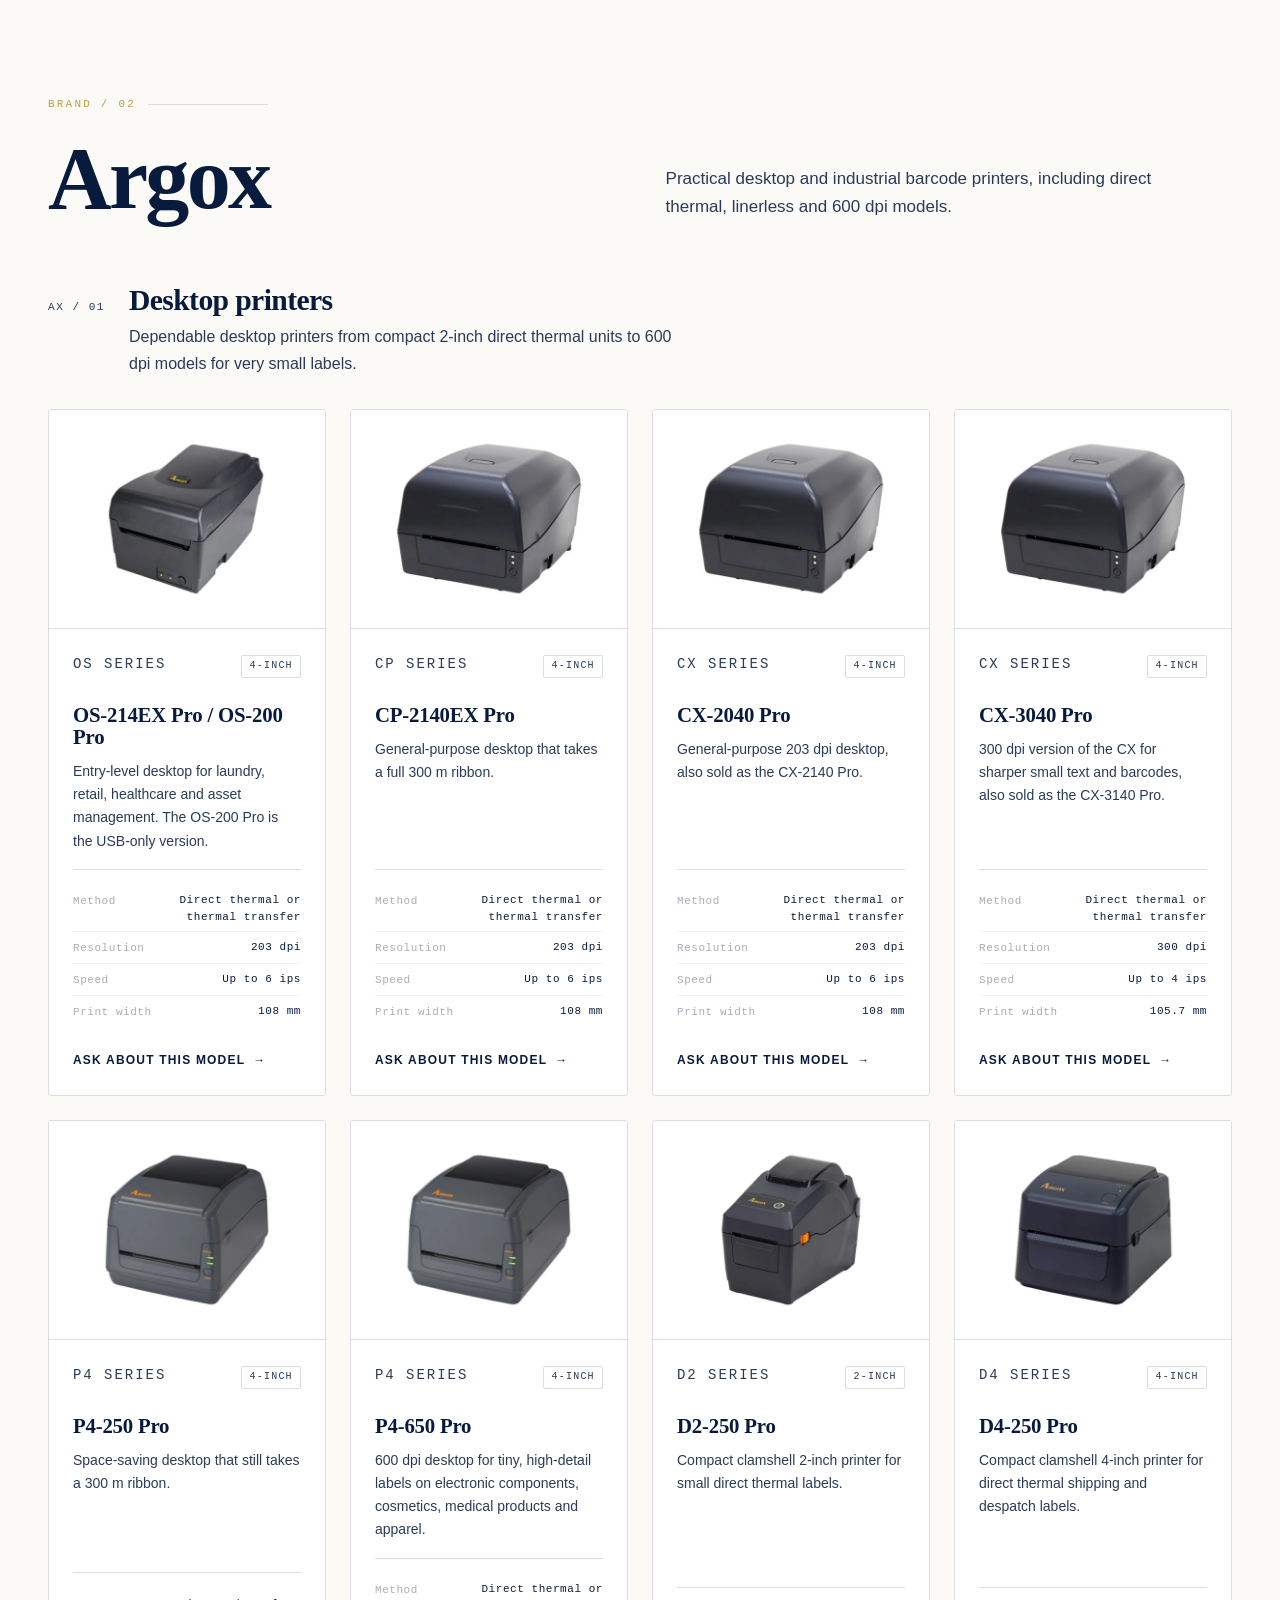
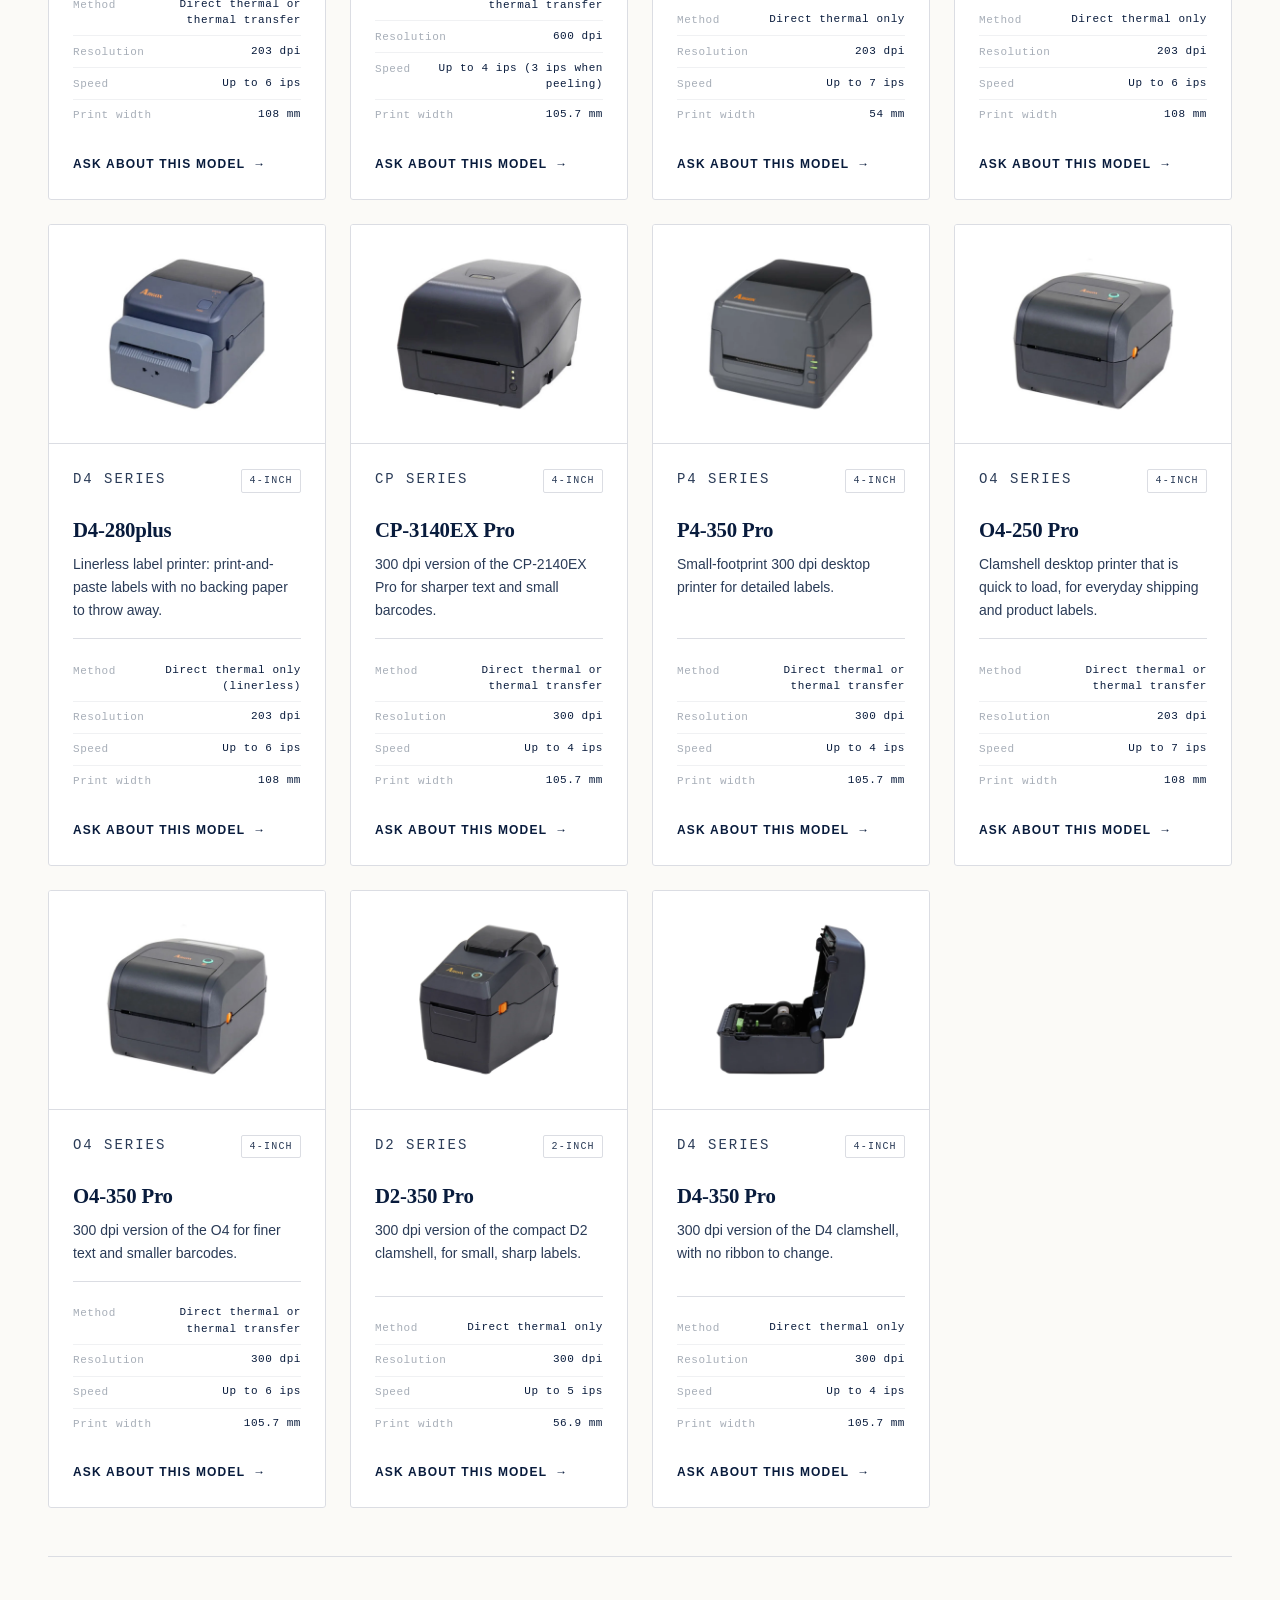
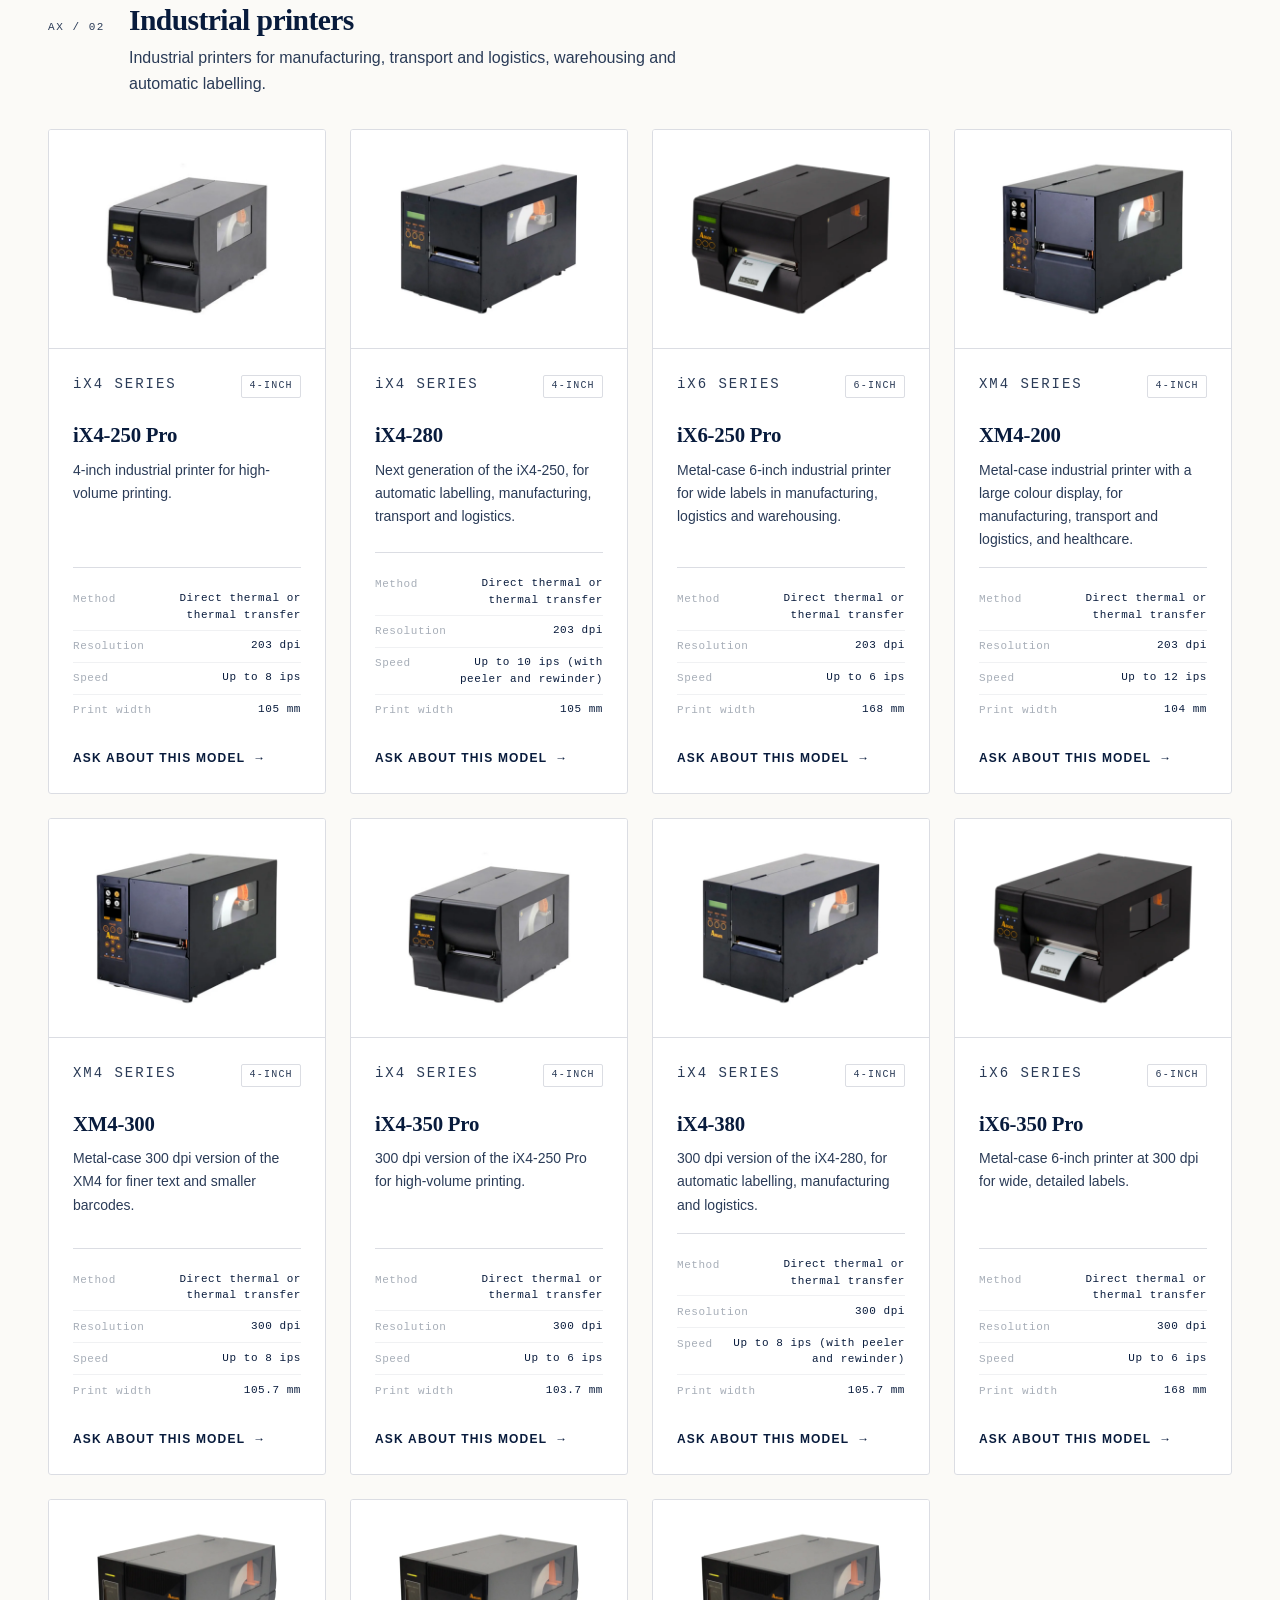
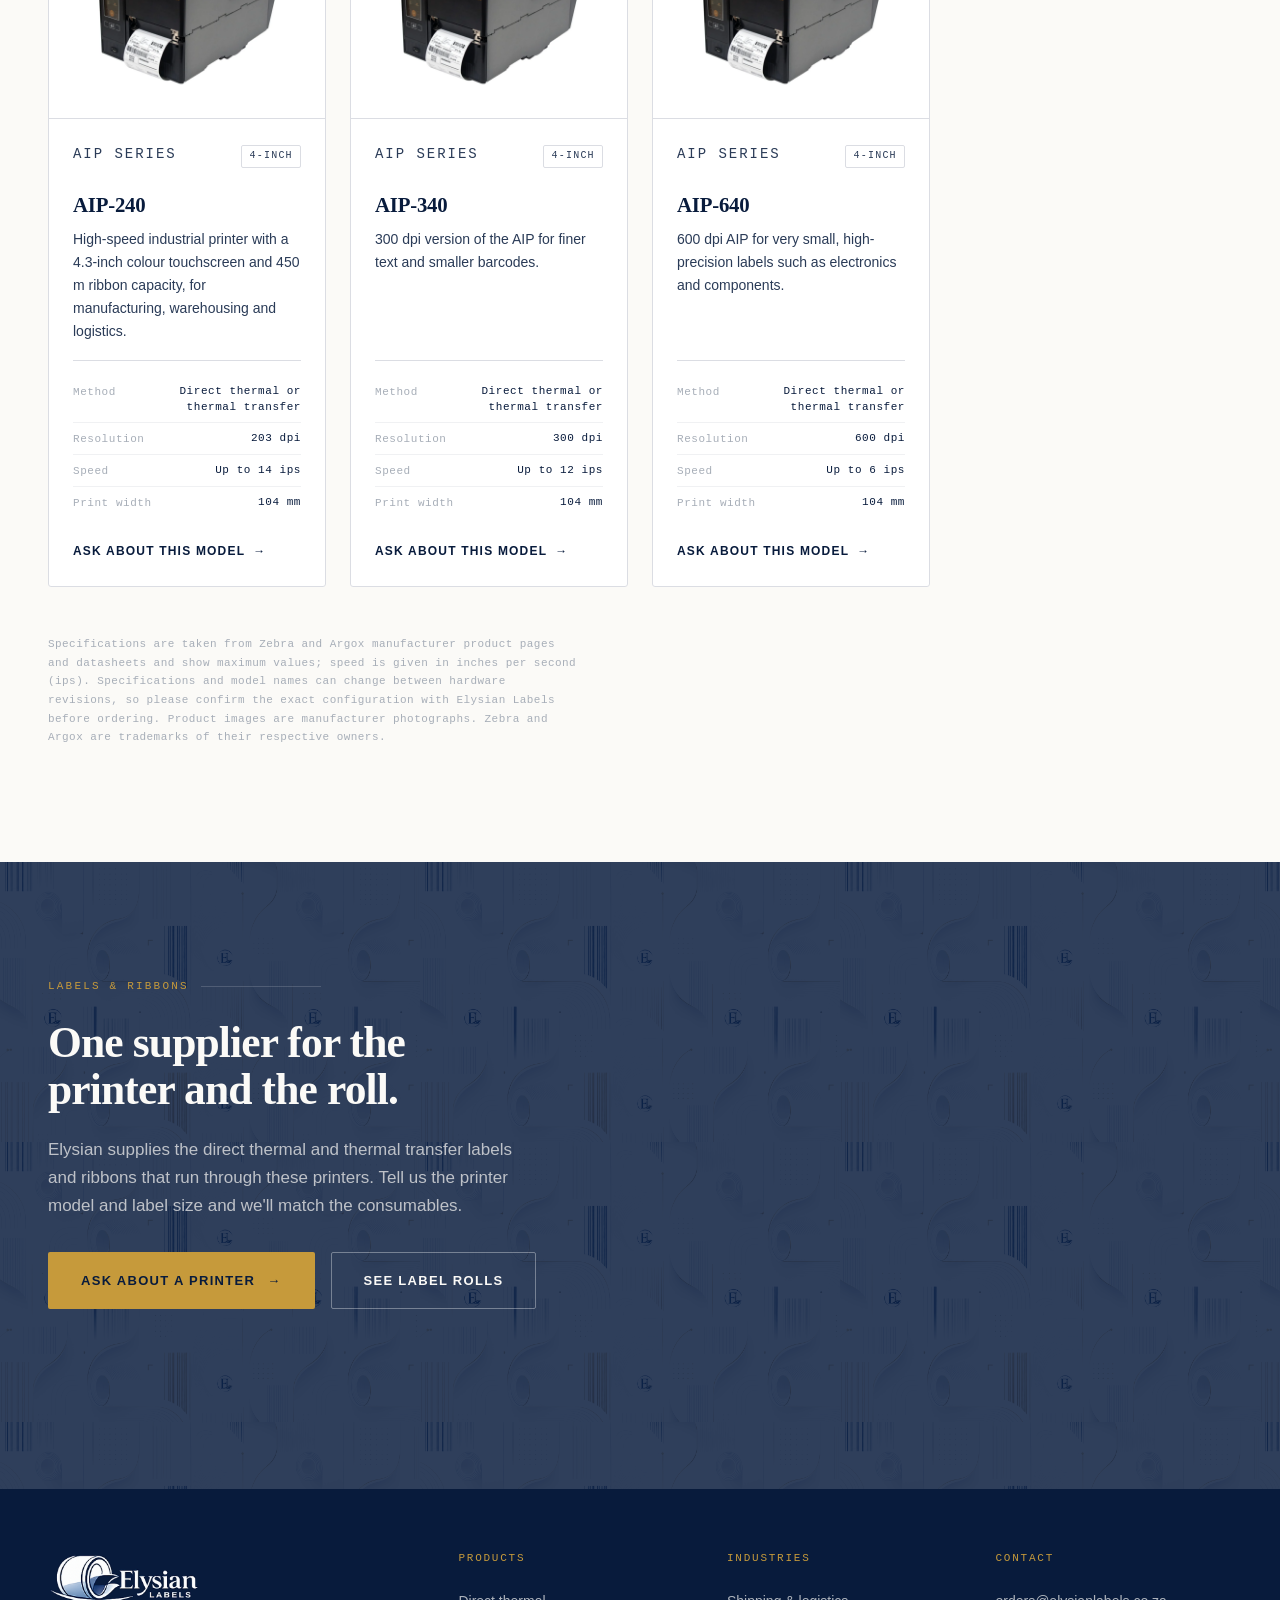
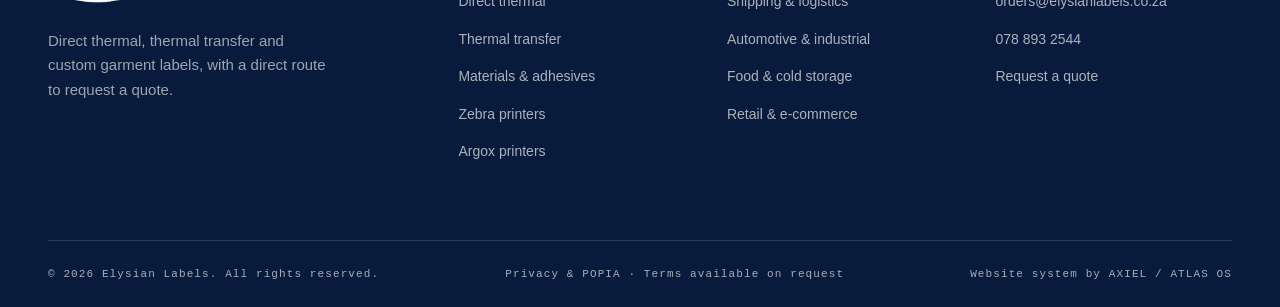
==== commit 4edb6b26: "Printers v2 per Sadie: Argox O4/AIP/300dpi models, ZD510-HC, XM4 metal case, LocalBusiness schema, s" ====
--- a/hardware.html
+++ b/hardware.html
@@ -6,6 +6,7 @@
 <meta name="color-scheme" content="light dark">
 <script src="assets/theme-init.js"></script>
 <title>Zebra &amp; Argox Barcode Printers — Elysian Labels</title>
+<link rel="canonical" href="https://elysianlabels.co.za/hardware.html">
 <meta name="description" content="Zebra and Argox barcode printers from Elysian Labels: desktop, industrial, mobile and card models, supplied with the labels and ribbons they run on.">
 <meta name="theme-color" content="#081B3C" media="(prefers-color-scheme: light)">
 <meta name="theme-color" content="#0B0F17" media="(prefers-color-scheme: dark)">
@@ -28,11 +29,22 @@
 <script type="application/ld+json">
 {
   "@context": "https://schema.org",
-  "@type": "Organization",
+  "@type": "LocalBusiness",
   "name": "Elysian Labels",
-  "description": "Direct thermal, thermal transfer and custom garment labels with a direct quote-request path.",
+  "url": "https://elysianlabels.co.za/",
+  "logo": "https://elysianlabels.co.za/assets/elysian-full-logo-navy.png",
+  "description": "Direct thermal, thermal transfer and custom garment labels, ribbons, and Zebra and Argox barcode printers, supplied from Cape Town.",
   "email": "orders@elysianlabels.co.za",
-  "telephone": "+27788932544"
+  "telephone": "+27788932544",
+  "address": {
+    "@type": "PostalAddress",
+    "streetAddress": "Unit 10, Pacific Business Park, Jakes Gerwel Drive",
+    "addressLocality": "Weltevreden Valley, Cape Town",
+    "postalCode": "7785",
+    "addressRegion": "Western Cape",
+    "addressCountry": "ZA"
+  },
+  "areaServed": "ZA"
 }
 </script>
 
@@ -386,6 +398,16 @@
             <a class="hw-ask" href="index.html?enquiry=printer&amp;model=Zebra%20ZD621-HC#quote">Ask about this model <span class="arw" aria-hidden="true">→</span></a>
           </div>
         </article>
+        <article class="hw-card rv">
+          <div class="hw-img"><img src="assets/hw/zebra-zd510-hc.webp" alt="Zebra ZD510-HC printer" width="960" height="720" loading="lazy"></div>
+          <div class="hw-body">
+            <div class="hw-top"><p class="hw-series">ZD SERIES · HEALTHCARE</p><span class="hw-tier">1-inch</span></div>
+            <h4>ZD510-HC</h4>
+            <p>Wristband printer: drop in a wristband cartridge and print, with no ribbon. For patient ID wristbands and event or leisure bands, which Elysian Labels can supply.</p>
+            <dl class="prod-specs"><div><dt>Method</dt><dd>Direct thermal only</dd></div><div><dt>Resolution</dt><dd>300 dpi</dd></div><div><dt>Speed</dt><dd>Up to 4 ips<br>(2 ips on healthcare bands)</dd></div><div><dt>Print width</dt><dd>Up to 30 mm</dd></div></dl>
+            <a class="hw-ask" href="index.html?enquiry=printer&amp;model=Zebra%20ZD510-HC#quote">Ask about this model <span class="arw" aria-hidden="true">→</span></a>
+          </div>
+        </article>
       </div>
     </div>
   </div>
@@ -501,6 +523,66 @@
             <a class="hw-ask" href="index.html?enquiry=printer&amp;model=Argox%20D4-280plus#quote">Ask about this model <span class="arw" aria-hidden="true">→</span></a>
           </div>
         </article>
+        <article class="hw-card rv">
+          <div class="hw-img"><img src="assets/hw/argox-cp-3140ex.webp" alt="Argox CP-3140EX Pro printer" width="960" height="720" loading="lazy"></div>
+          <div class="hw-body">
+            <div class="hw-top"><p class="hw-series">CP SERIES</p><span class="hw-tier">4-inch</span></div>
+            <h4>CP-3140EX Pro</h4>
+            <p>300 dpi version of the CP-2140EX Pro for sharper text and small barcodes.</p>
+            <dl class="prod-specs"><div><dt>Method</dt><dd>Direct thermal or thermal transfer</dd></div><div><dt>Resolution</dt><dd>300 dpi</dd></div><div><dt>Speed</dt><dd>Up to 4 ips</dd></div><div><dt>Print width</dt><dd>105.7 mm</dd></div></dl>
+            <a class="hw-ask" href="index.html?enquiry=printer&amp;model=Argox%20CP-3140EX%20Pro#quote">Ask about this model <span class="arw" aria-hidden="true">→</span></a>
+          </div>
+        </article>
+        <article class="hw-card rv">
+          <div class="hw-img"><img src="assets/hw/argox-p4-350.webp" alt="Argox P4-350 Pro printer" width="960" height="720" loading="lazy"></div>
+          <div class="hw-body">
+            <div class="hw-top"><p class="hw-series">P4 SERIES</p><span class="hw-tier">4-inch</span></div>
+            <h4>P4-350 Pro</h4>
+            <p>Small-footprint 300 dpi desktop printer for detailed labels.</p>
+            <dl class="prod-specs"><div><dt>Method</dt><dd>Direct thermal or thermal transfer</dd></div><div><dt>Resolution</dt><dd>300 dpi</dd></div><div><dt>Speed</dt><dd>Up to 4 ips</dd></div><div><dt>Print width</dt><dd>105.7 mm</dd></div></dl>
+            <a class="hw-ask" href="index.html?enquiry=printer&amp;model=Argox%20P4-350%20Pro#quote">Ask about this model <span class="arw" aria-hidden="true">→</span></a>
+          </div>
+        </article>
+        <article class="hw-card rv">
+          <div class="hw-img"><img src="assets/hw/argox-o4-250.webp" alt="Argox O4-250 Pro printer" width="960" height="720" loading="lazy"></div>
+          <div class="hw-body">
+            <div class="hw-top"><p class="hw-series">O4 SERIES</p><span class="hw-tier">4-inch</span></div>
+            <h4>O4-250 Pro</h4>
+            <p>Clamshell desktop printer that is quick to load, for everyday shipping and product labels.</p>
+            <dl class="prod-specs"><div><dt>Method</dt><dd>Direct thermal or thermal transfer</dd></div><div><dt>Resolution</dt><dd>203 dpi</dd></div><div><dt>Speed</dt><dd>Up to 7 ips</dd></div><div><dt>Print width</dt><dd>108 mm</dd></div></dl>
+            <a class="hw-ask" href="index.html?enquiry=printer&amp;model=Argox%20O4-250%20Pro#quote">Ask about this model <span class="arw" aria-hidden="true">→</span></a>
+          </div>
+        </article>
+        <article class="hw-card rv">
+          <div class="hw-img"><img src="assets/hw/argox-o4-350.webp" alt="Argox O4-350 Pro printer" width="960" height="720" loading="lazy"></div>
+          <div class="hw-body">
+            <div class="hw-top"><p class="hw-series">O4 SERIES</p><span class="hw-tier">4-inch</span></div>
+            <h4>O4-350 Pro</h4>
+            <p>300 dpi version of the O4 for finer text and smaller barcodes.</p>
+            <dl class="prod-specs"><div><dt>Method</dt><dd>Direct thermal or thermal transfer</dd></div><div><dt>Resolution</dt><dd>300 dpi</dd></div><div><dt>Speed</dt><dd>Up to 6 ips</dd></div><div><dt>Print width</dt><dd>105.7 mm</dd></div></dl>
+            <a class="hw-ask" href="index.html?enquiry=printer&amp;model=Argox%20O4-350%20Pro#quote">Ask about this model <span class="arw" aria-hidden="true">→</span></a>
+          </div>
+        </article>
+        <article class="hw-card rv">
+          <div class="hw-img"><img src="assets/hw/argox-d2-350.webp" alt="Argox D2-350 Pro printer" width="960" height="720" loading="lazy"></div>
+          <div class="hw-body">
+            <div class="hw-top"><p class="hw-series">D2 SERIES</p><span class="hw-tier">2-inch</span></div>
+            <h4>D2-350 Pro</h4>
+            <p>300 dpi version of the compact D2 clamshell, for small, sharp labels.</p>
+            <dl class="prod-specs"><div><dt>Method</dt><dd>Direct thermal only</dd></div><div><dt>Resolution</dt><dd>300 dpi</dd></div><div><dt>Speed</dt><dd>Up to 5 ips</dd></div><div><dt>Print width</dt><dd>56.9 mm</dd></div></dl>
+            <a class="hw-ask" href="index.html?enquiry=printer&amp;model=Argox%20D2-350%20Pro#quote">Ask about this model <span class="arw" aria-hidden="true">→</span></a>
+          </div>
+        </article>
+        <article class="hw-card rv">
+          <div class="hw-img"><img src="assets/hw/argox-d4-350.webp" alt="Argox D4-350 Pro printer" width="960" height="720" loading="lazy"></div>
+          <div class="hw-body">
+            <div class="hw-top"><p class="hw-series">D4 SERIES</p><span class="hw-tier">4-inch</span></div>
+            <h4>D4-350 Pro</h4>
+            <p>300 dpi version of the D4 clamshell, with no ribbon to change.</p>
+            <dl class="prod-specs"><div><dt>Method</dt><dd>Direct thermal only</dd></div><div><dt>Resolution</dt><dd>300 dpi</dd></div><div><dt>Speed</dt><dd>Up to 4 ips</dd></div><div><dt>Print width</dt><dd>105.7 mm</dd></div></dl>
+            <a class="hw-ask" href="index.html?enquiry=printer&amp;model=Argox%20D4-350%20Pro#quote">Ask about this model <span class="arw" aria-hidden="true">→</span></a>
+          </div>
+        </article>
       </div>
     </div>
     <div class="hw-cat" id="argox-industrial">
@@ -545,7 +627,7 @@
           <div class="hw-body">
             <div class="hw-top"><p class="hw-series">XM4 SERIES</p><span class="hw-tier">4-inch</span></div>
             <h4>XM4-200</h4>
-            <p>Industrial printer with a large colour display, for manufacturing, transport and logistics, and healthcare.</p>
+            <p>Metal-case industrial printer with a large colour display, for manufacturing, transport and logistics, and healthcare.</p>
             <dl class="prod-specs"><div><dt>Method</dt><dd>Direct thermal or thermal transfer</dd></div><div><dt>Resolution</dt><dd>203 dpi</dd></div><div><dt>Speed</dt><dd>Up to 12 ips</dd></div><div><dt>Print width</dt><dd>104 mm</dd></div></dl>
             <a class="hw-ask" href="index.html?enquiry=printer&amp;model=Argox%20XM4-200#quote">Ask about this model <span class="arw" aria-hidden="true">→</span></a>
           </div>
@@ -555,9 +637,69 @@
           <div class="hw-body">
             <div class="hw-top"><p class="hw-series">XM4 SERIES</p><span class="hw-tier">4-inch</span></div>
             <h4>XM4-300</h4>
-            <p>300 dpi version of the XM4 for finer text and smaller barcodes.</p>
+            <p>Metal-case 300 dpi version of the XM4 for finer text and smaller barcodes.</p>
             <dl class="prod-specs"><div><dt>Method</dt><dd>Direct thermal or thermal transfer</dd></div><div><dt>Resolution</dt><dd>300 dpi</dd></div><div><dt>Speed</dt><dd>Up to 8 ips</dd></div><div><dt>Print width</dt><dd>105.7 mm</dd></div></dl>
             <a class="hw-ask" href="index.html?enquiry=printer&amp;model=Argox%20XM4-300#quote">Ask about this model <span class="arw" aria-hidden="true">→</span></a>
+          </div>
+        </article>
+        <article class="hw-card rv">
+          <div class="hw-img"><img src="assets/hw/argox-ix4-350.webp" alt="Argox iX4-350 Pro printer" width="960" height="720" loading="lazy"></div>
+          <div class="hw-body">
+            <div class="hw-top"><p class="hw-series">iX4 SERIES</p><span class="hw-tier">4-inch</span></div>
+            <h4>iX4-350 Pro</h4>
+            <p>300 dpi version of the iX4-250 Pro for high-volume printing.</p>
+            <dl class="prod-specs"><div><dt>Method</dt><dd>Direct thermal or thermal transfer</dd></div><div><dt>Resolution</dt><dd>300 dpi</dd></div><div><dt>Speed</dt><dd>Up to 6 ips</dd></div><div><dt>Print width</dt><dd>103.7 mm</dd></div></dl>
+            <a class="hw-ask" href="index.html?enquiry=printer&amp;model=Argox%20iX4-350%20Pro#quote">Ask about this model <span class="arw" aria-hidden="true">→</span></a>
+          </div>
+        </article>
+        <article class="hw-card rv">
+          <div class="hw-img"><img src="assets/hw/argox-ix4-380.webp" alt="Argox iX4-380 printer" width="960" height="720" loading="lazy"></div>
+          <div class="hw-body">
+            <div class="hw-top"><p class="hw-series">iX4 SERIES</p><span class="hw-tier">4-inch</span></div>
+            <h4>iX4-380</h4>
+            <p>300 dpi version of the iX4-280, for automatic labelling, manufacturing and logistics.</p>
+            <dl class="prod-specs"><div><dt>Method</dt><dd>Direct thermal or thermal transfer</dd></div><div><dt>Resolution</dt><dd>300 dpi</dd></div><div><dt>Speed</dt><dd>Up to 8 ips (with peeler and rewinder)</dd></div><div><dt>Print width</dt><dd>105.7 mm</dd></div></dl>
+            <a class="hw-ask" href="index.html?enquiry=printer&amp;model=Argox%20iX4-380#quote">Ask about this model <span class="arw" aria-hidden="true">→</span></a>
+          </div>
+        </article>
+        <article class="hw-card rv">
+          <div class="hw-img"><img src="assets/hw/argox-ix6-350.webp" alt="Argox iX6-350 Pro printer" width="960" height="720" loading="lazy"></div>
+          <div class="hw-body">
+            <div class="hw-top"><p class="hw-series">iX6 SERIES</p><span class="hw-tier">6-inch</span></div>
+            <h4>iX6-350 Pro</h4>
+            <p>Metal-case 6-inch printer at 300 dpi for wide, detailed labels.</p>
+            <dl class="prod-specs"><div><dt>Method</dt><dd>Direct thermal or thermal transfer</dd></div><div><dt>Resolution</dt><dd>300 dpi</dd></div><div><dt>Speed</dt><dd>Up to 6 ips</dd></div><div><dt>Print width</dt><dd>168 mm</dd></div></dl>
+            <a class="hw-ask" href="index.html?enquiry=printer&amp;model=Argox%20iX6-350%20Pro#quote">Ask about this model <span class="arw" aria-hidden="true">→</span></a>
+          </div>
+        </article>
+        <article class="hw-card rv">
+          <div class="hw-img"><img src="assets/hw/argox-aip.webp" alt="Argox AIP-240 printer" width="960" height="720" loading="lazy"></div>
+          <div class="hw-body">
+            <div class="hw-top"><p class="hw-series">AIP SERIES</p><span class="hw-tier">4-inch</span></div>
+            <h4>AIP-240</h4>
+            <p>High-speed industrial printer with a 4.3-inch colour touchscreen and 450 m ribbon capacity, for manufacturing, warehousing and logistics.</p>
+            <dl class="prod-specs"><div><dt>Method</dt><dd>Direct thermal or thermal transfer</dd></div><div><dt>Resolution</dt><dd>203 dpi</dd></div><div><dt>Speed</dt><dd>Up to 14 ips</dd></div><div><dt>Print width</dt><dd>104 mm</dd></div></dl>
+            <a class="hw-ask" href="index.html?enquiry=printer&amp;model=Argox%20AIP-240#quote">Ask about this model <span class="arw" aria-hidden="true">→</span></a>
+          </div>
+        </article>
+        <article class="hw-card rv">
+          <div class="hw-img"><img src="assets/hw/argox-aip.webp" alt="Argox AIP-340 printer" width="960" height="720" loading="lazy"></div>
+          <div class="hw-body">
+            <div class="hw-top"><p class="hw-series">AIP SERIES</p><span class="hw-tier">4-inch</span></div>
+            <h4>AIP-340</h4>
+            <p>300 dpi version of the AIP for finer text and smaller barcodes.</p>
+            <dl class="prod-specs"><div><dt>Method</dt><dd>Direct thermal or thermal transfer</dd></div><div><dt>Resolution</dt><dd>300 dpi</dd></div><div><dt>Speed</dt><dd>Up to 12 ips</dd></div><div><dt>Print width</dt><dd>104 mm</dd></div></dl>
+            <a class="hw-ask" href="index.html?enquiry=printer&amp;model=Argox%20AIP-340#quote">Ask about this model <span class="arw" aria-hidden="true">→</span></a>
+          </div>
+        </article>
+        <article class="hw-card rv">
+          <div class="hw-img"><img src="assets/hw/argox-aip.webp" alt="Argox AIP-640 printer" width="960" height="720" loading="lazy"></div>
+          <div class="hw-body">
+            <div class="hw-top"><p class="hw-series">AIP SERIES</p><span class="hw-tier">4-inch</span></div>
+            <h4>AIP-640</h4>
+            <p>600 dpi AIP for very small, high-precision labels such as electronics and components.</p>
+            <dl class="prod-specs"><div><dt>Method</dt><dd>Direct thermal or thermal transfer</dd></div><div><dt>Resolution</dt><dd>600 dpi</dd></div><div><dt>Speed</dt><dd>Up to 6 ips</dd></div><div><dt>Print width</dt><dd>104 mm</dd></div></dl>
+            <a class="hw-ask" href="index.html?enquiry=printer&amp;model=Argox%20AIP-640#quote">Ask about this model <span class="arw" aria-hidden="true">→</span></a>
           </div>
         </article>
       </div>
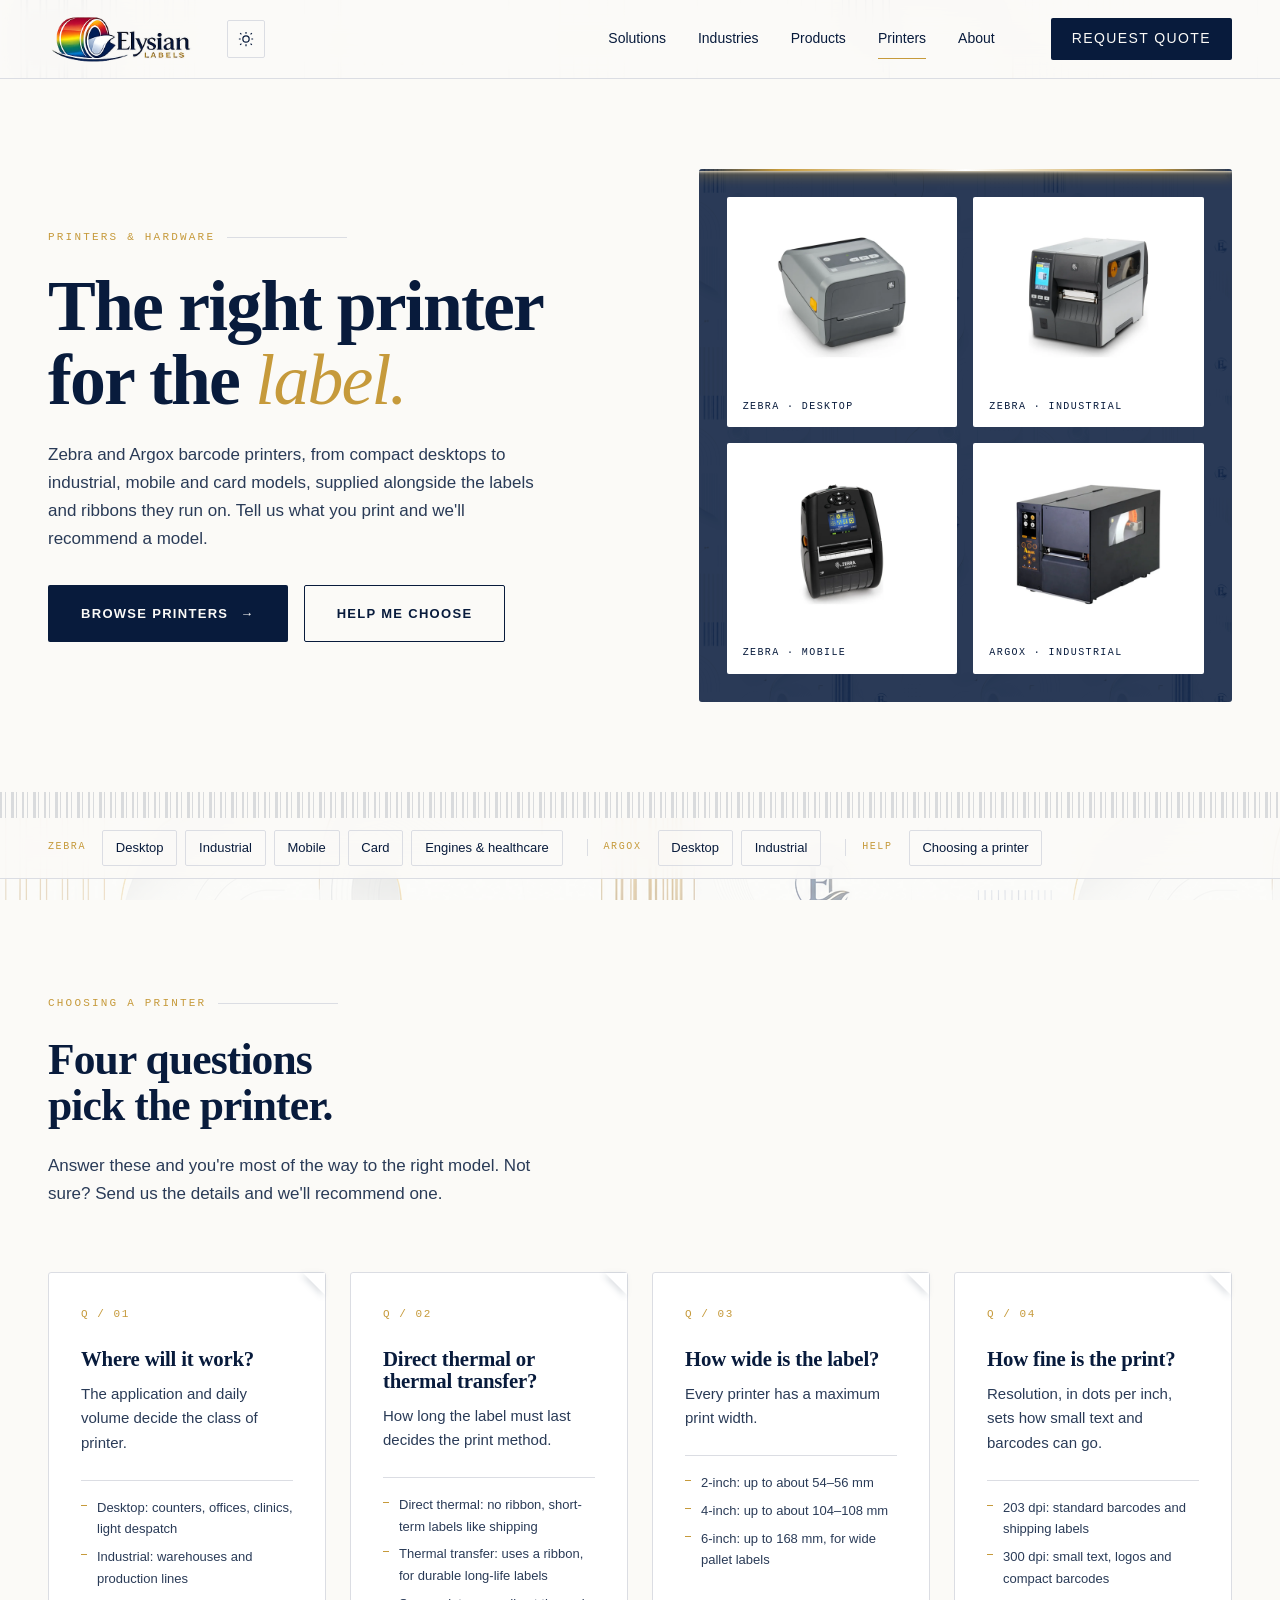
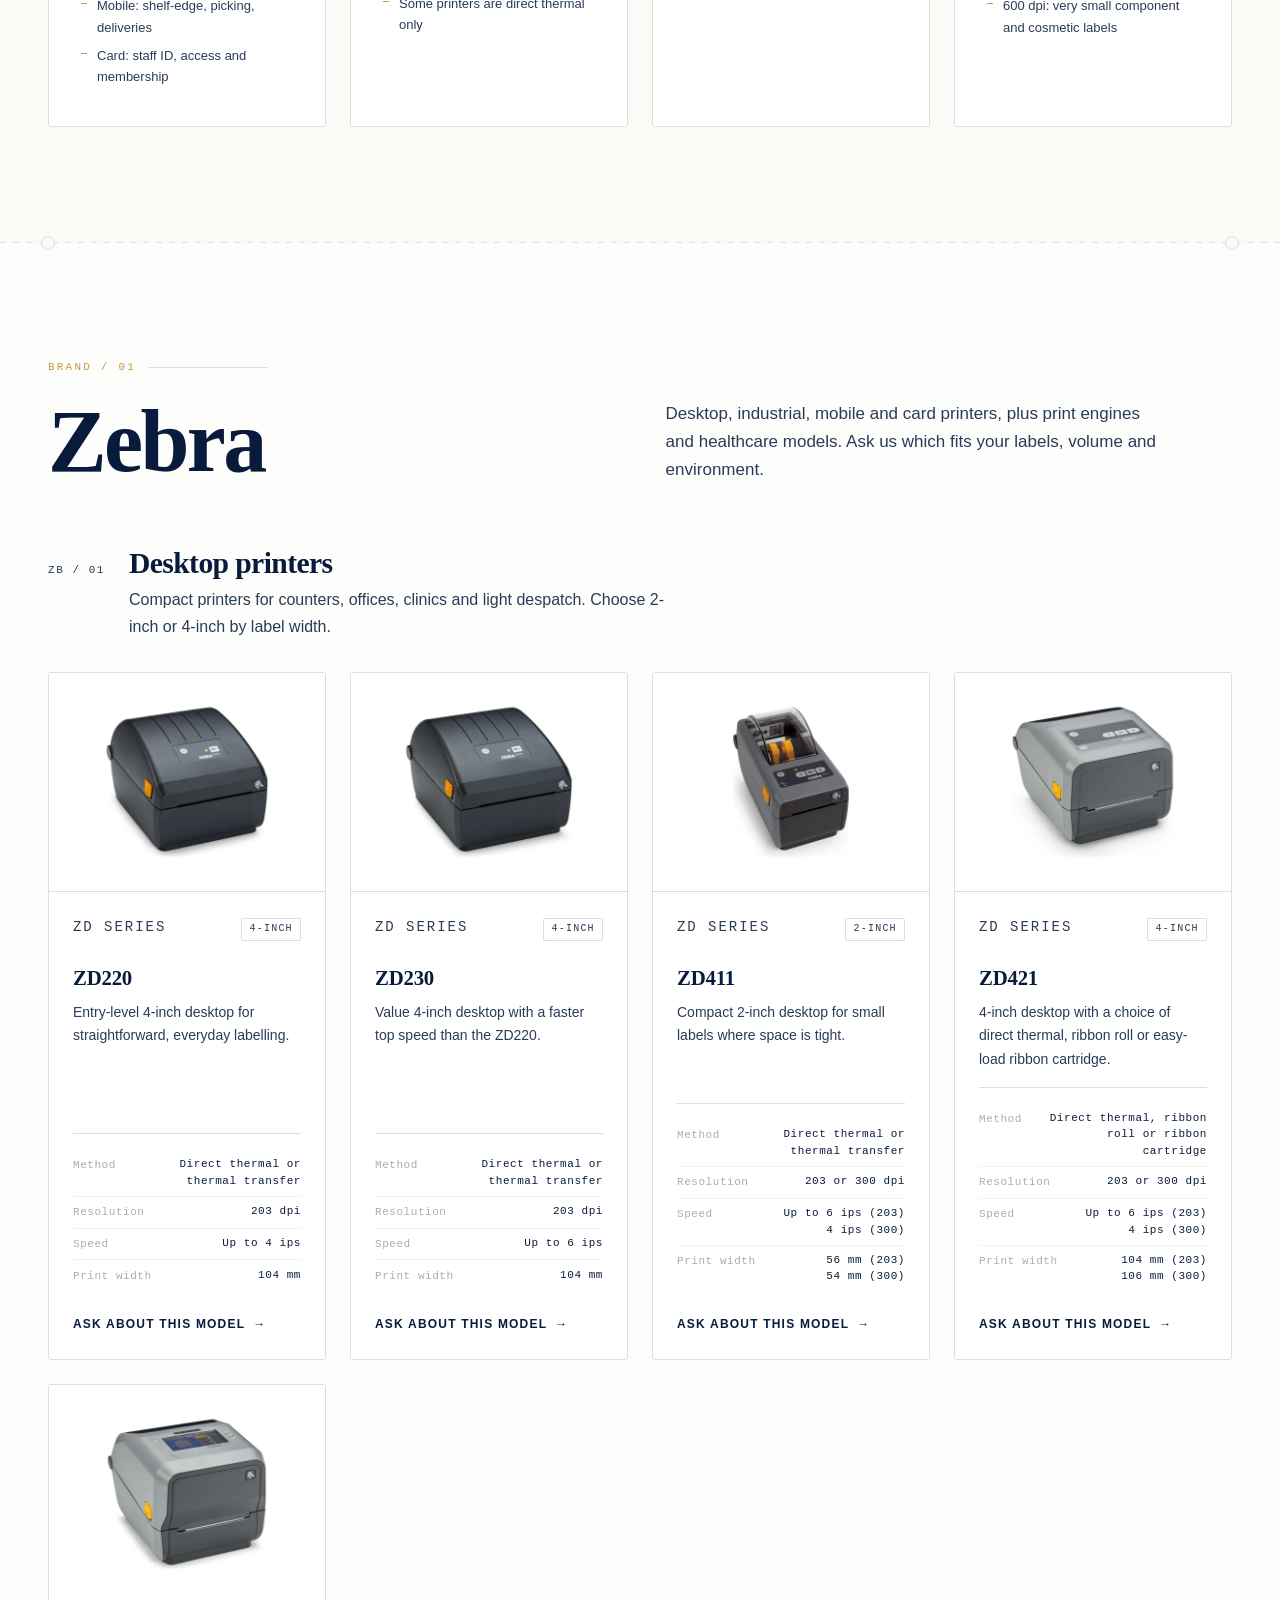
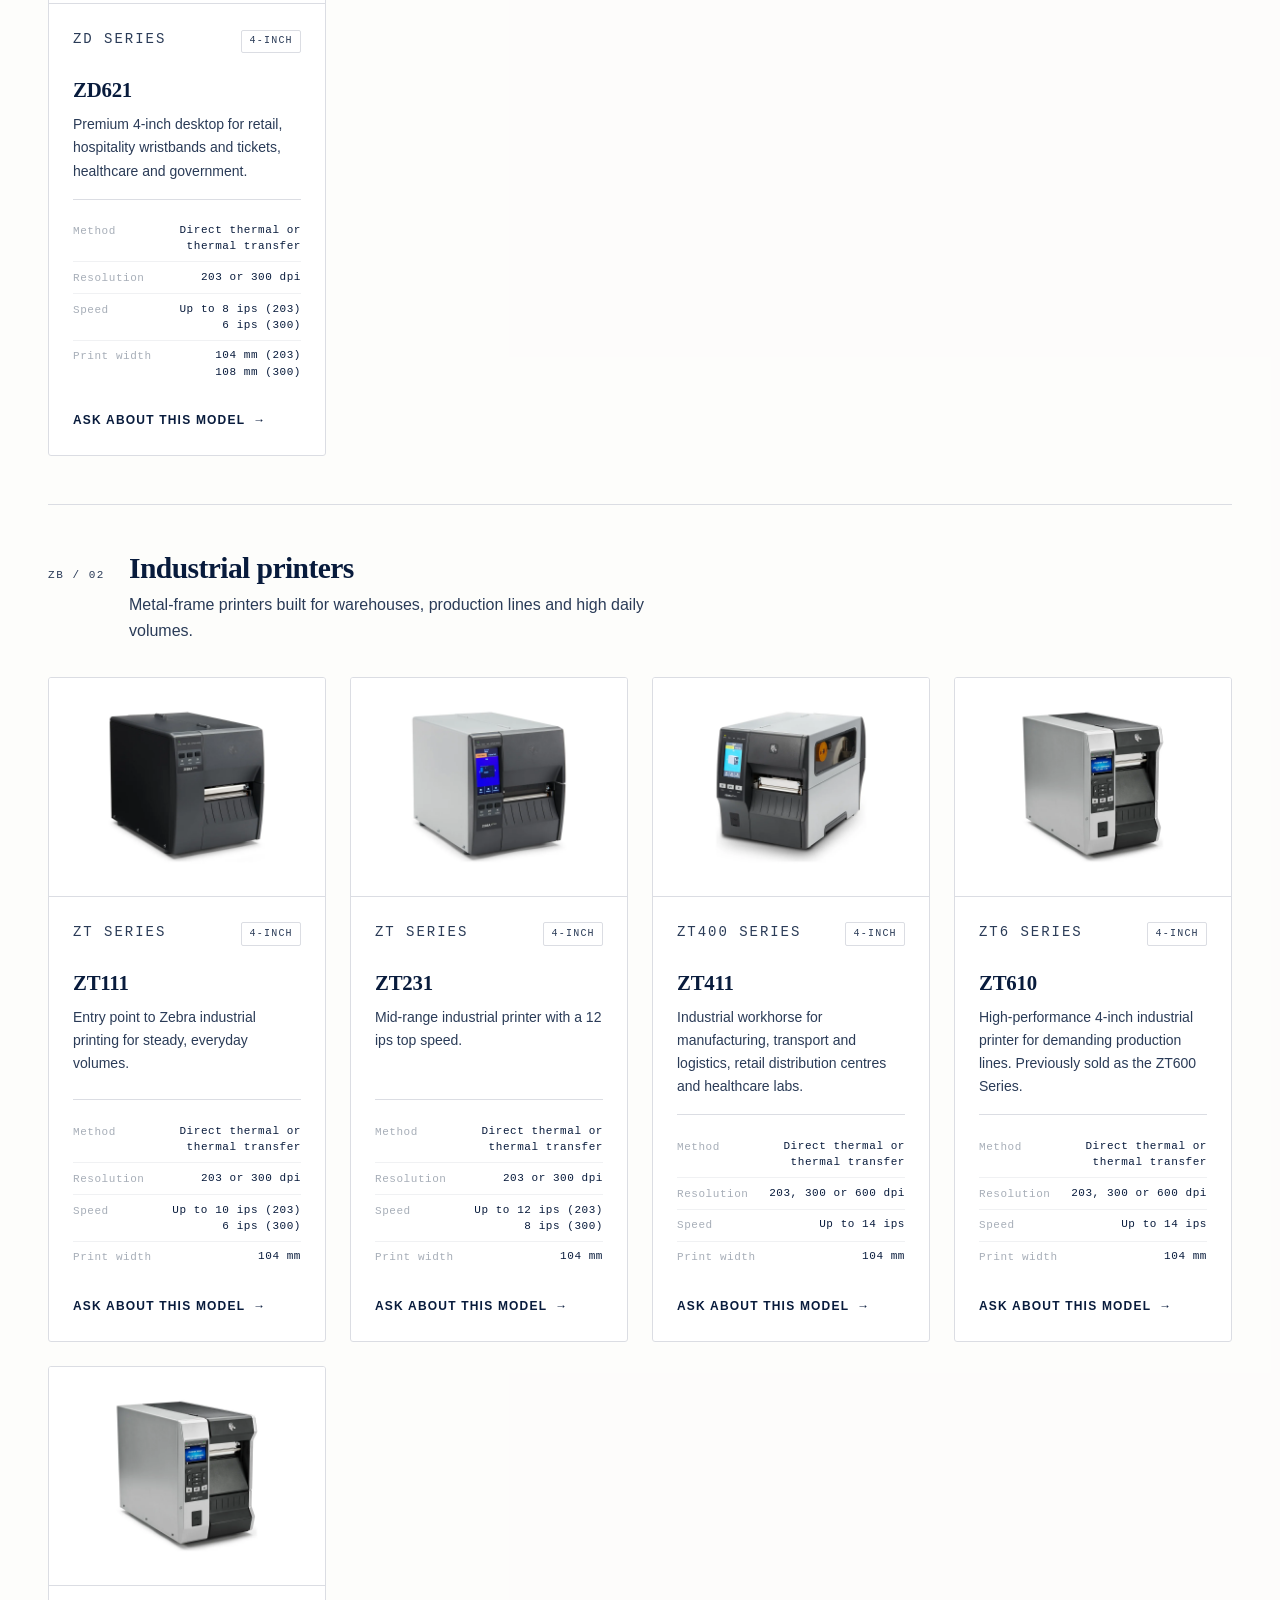
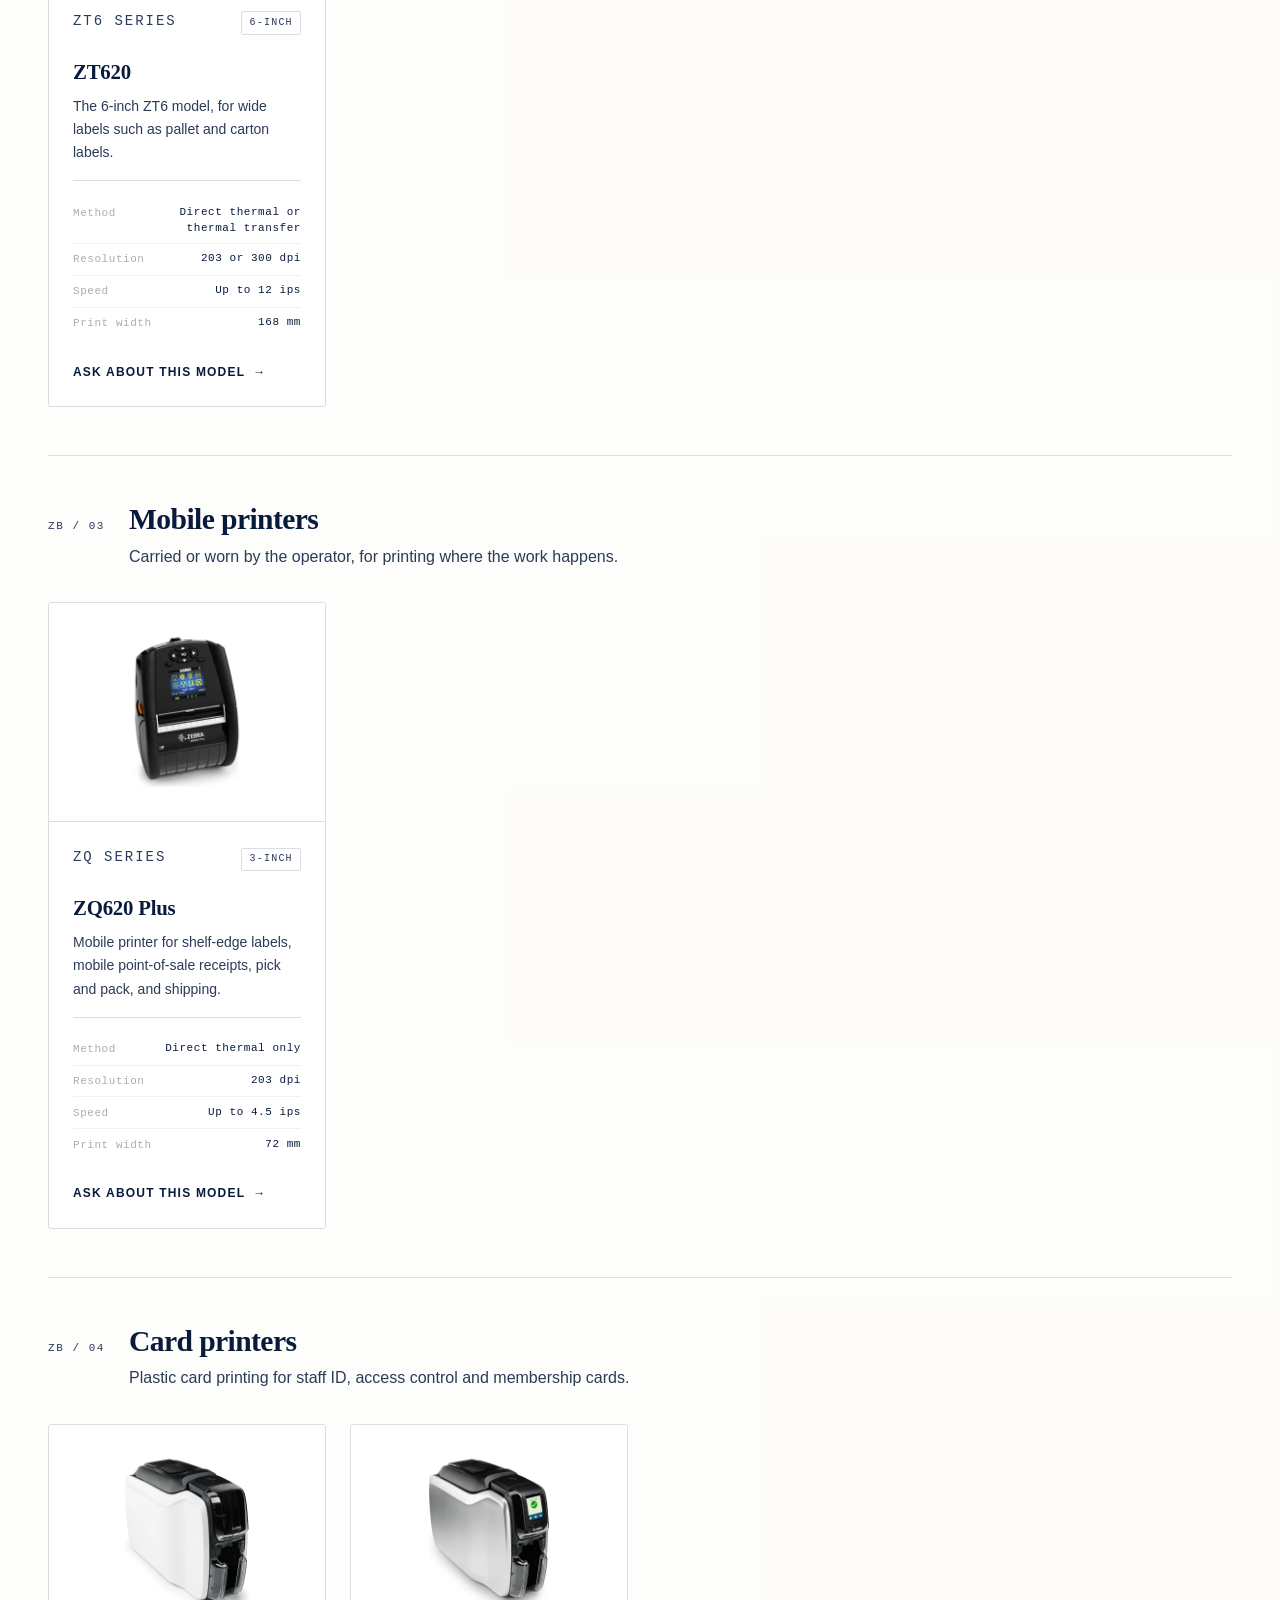
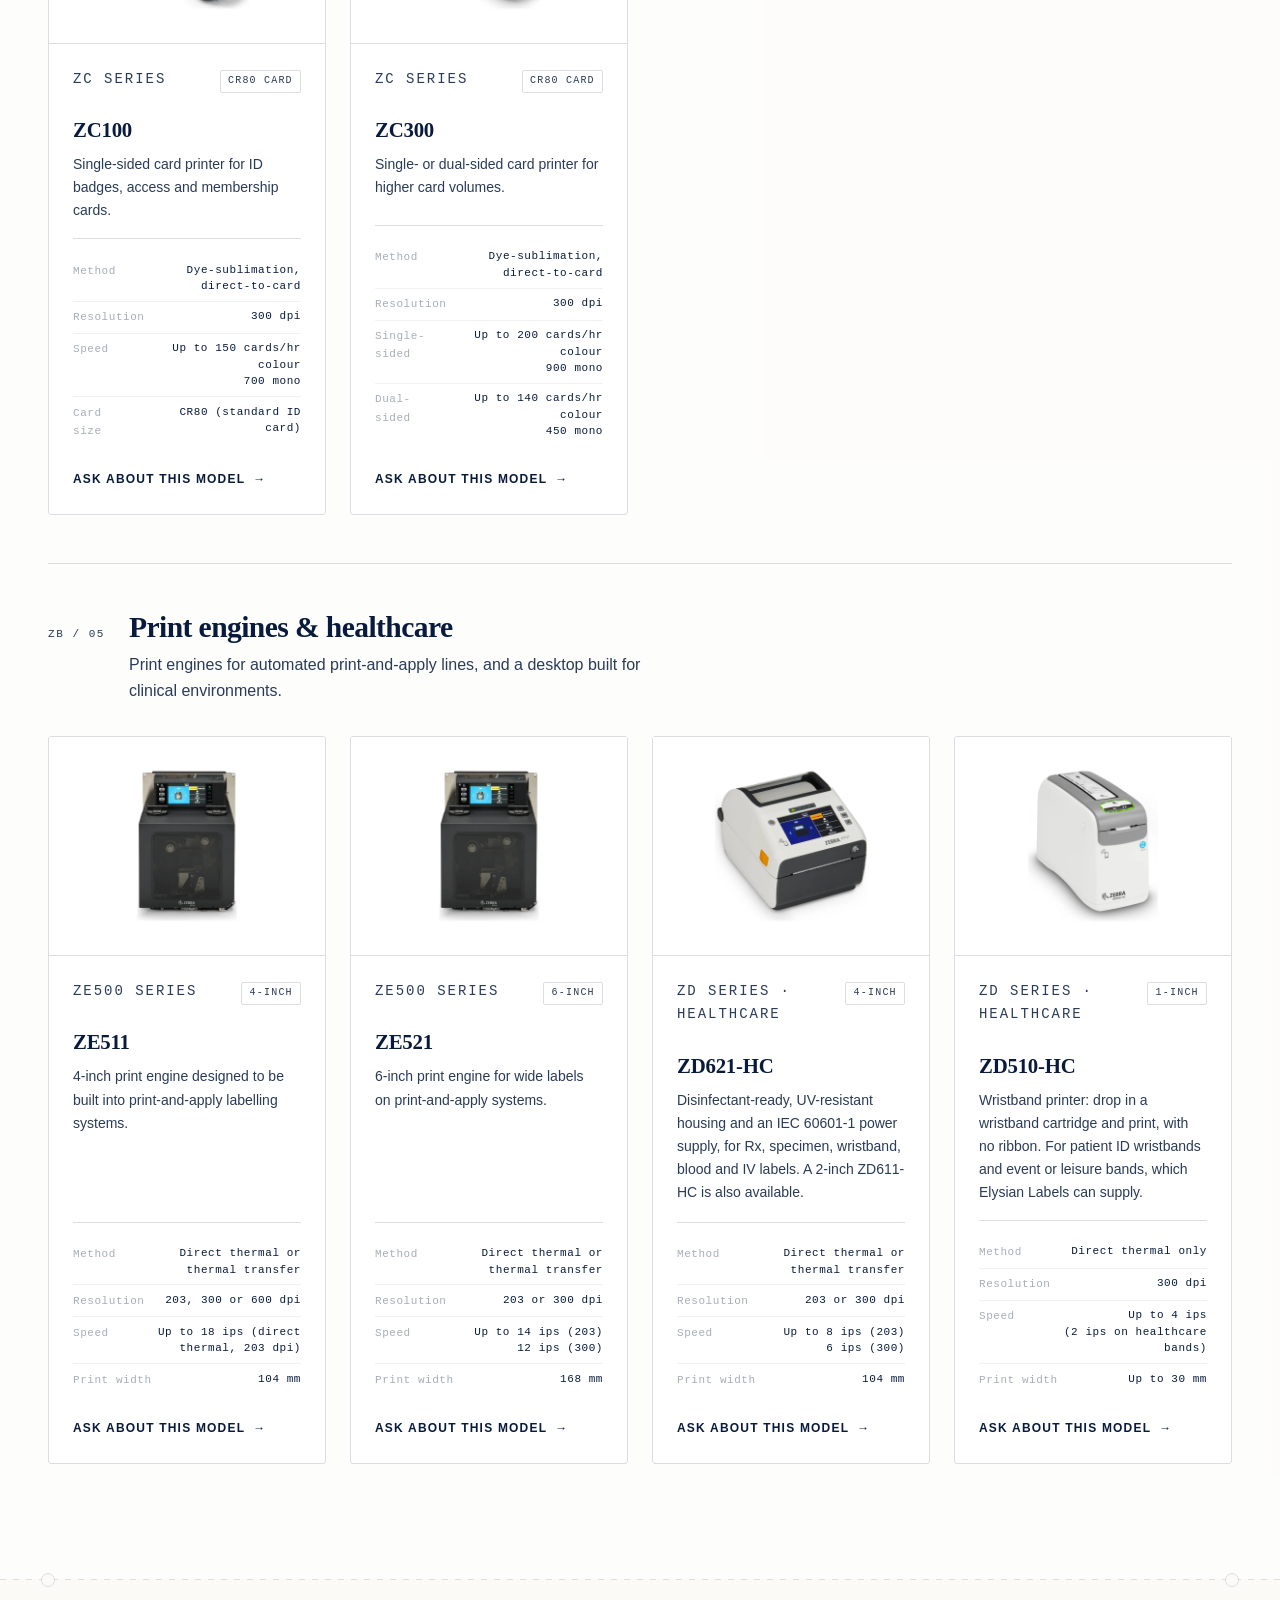
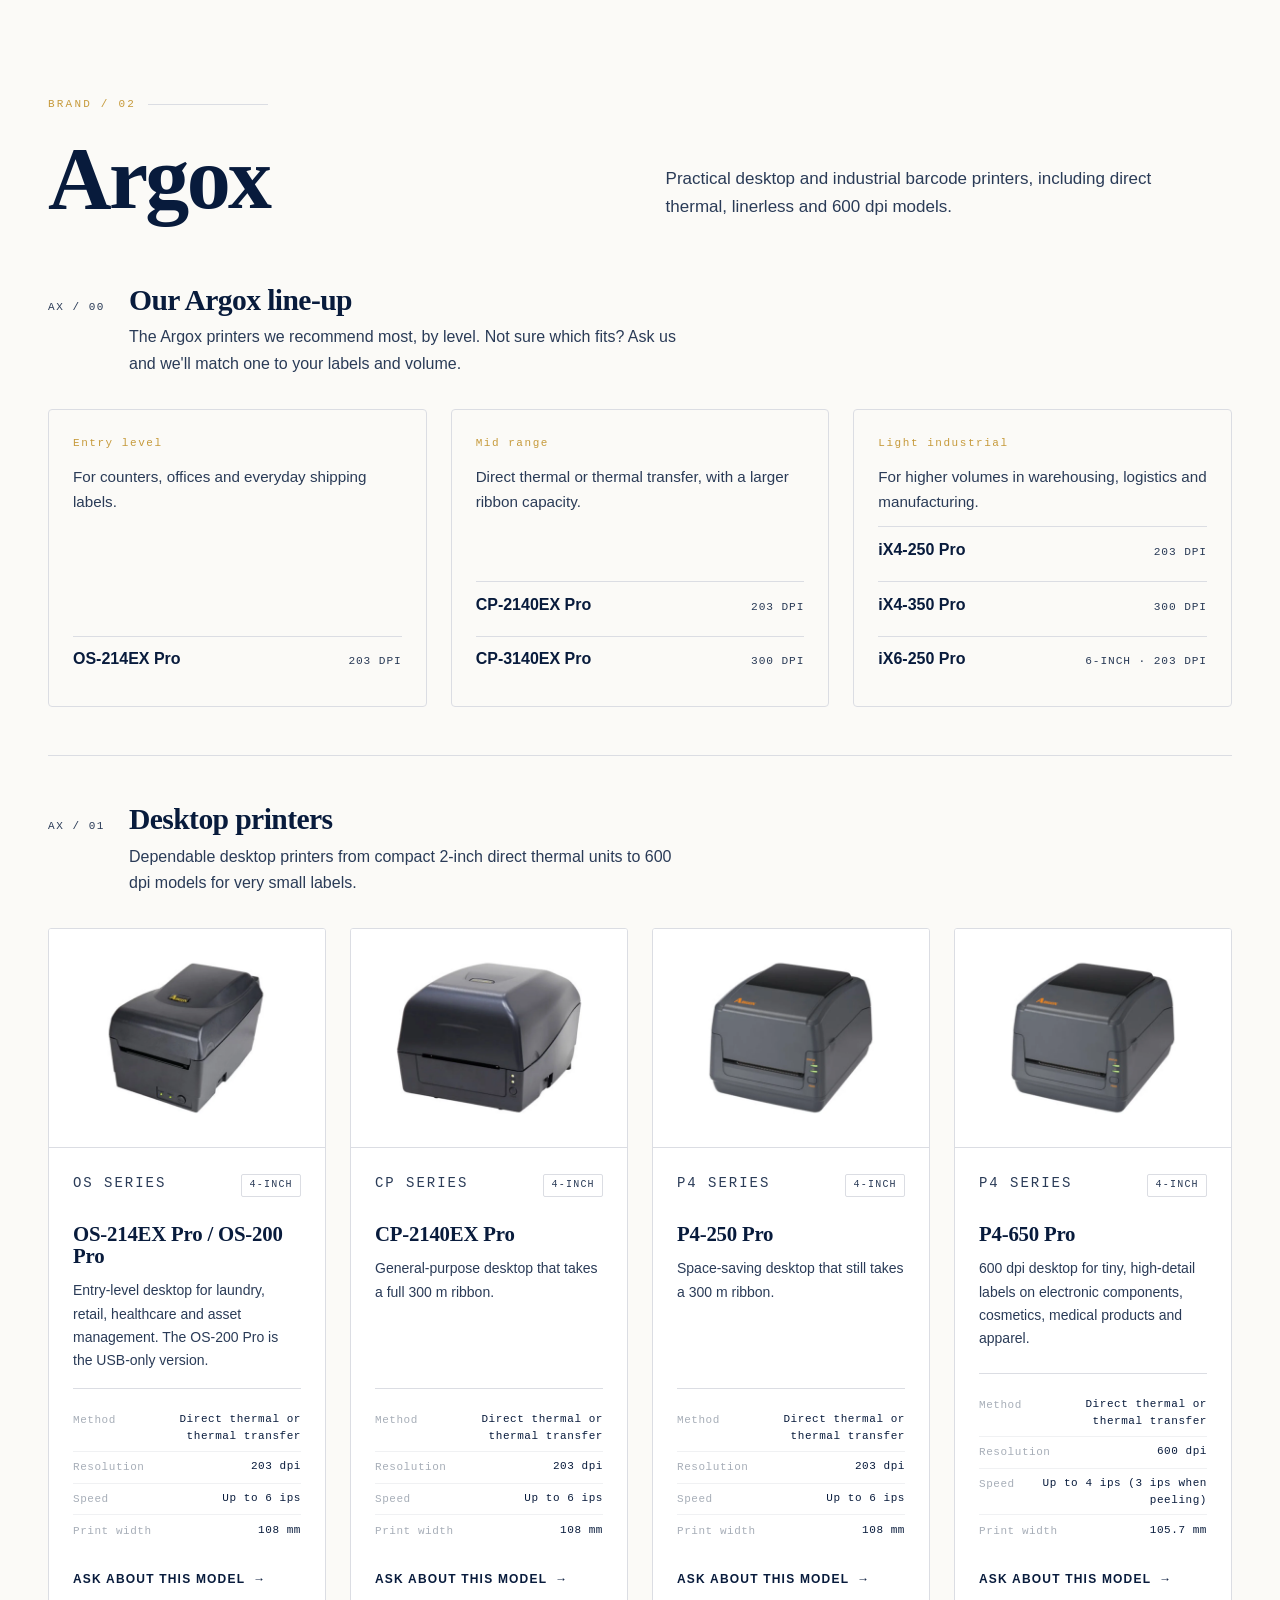
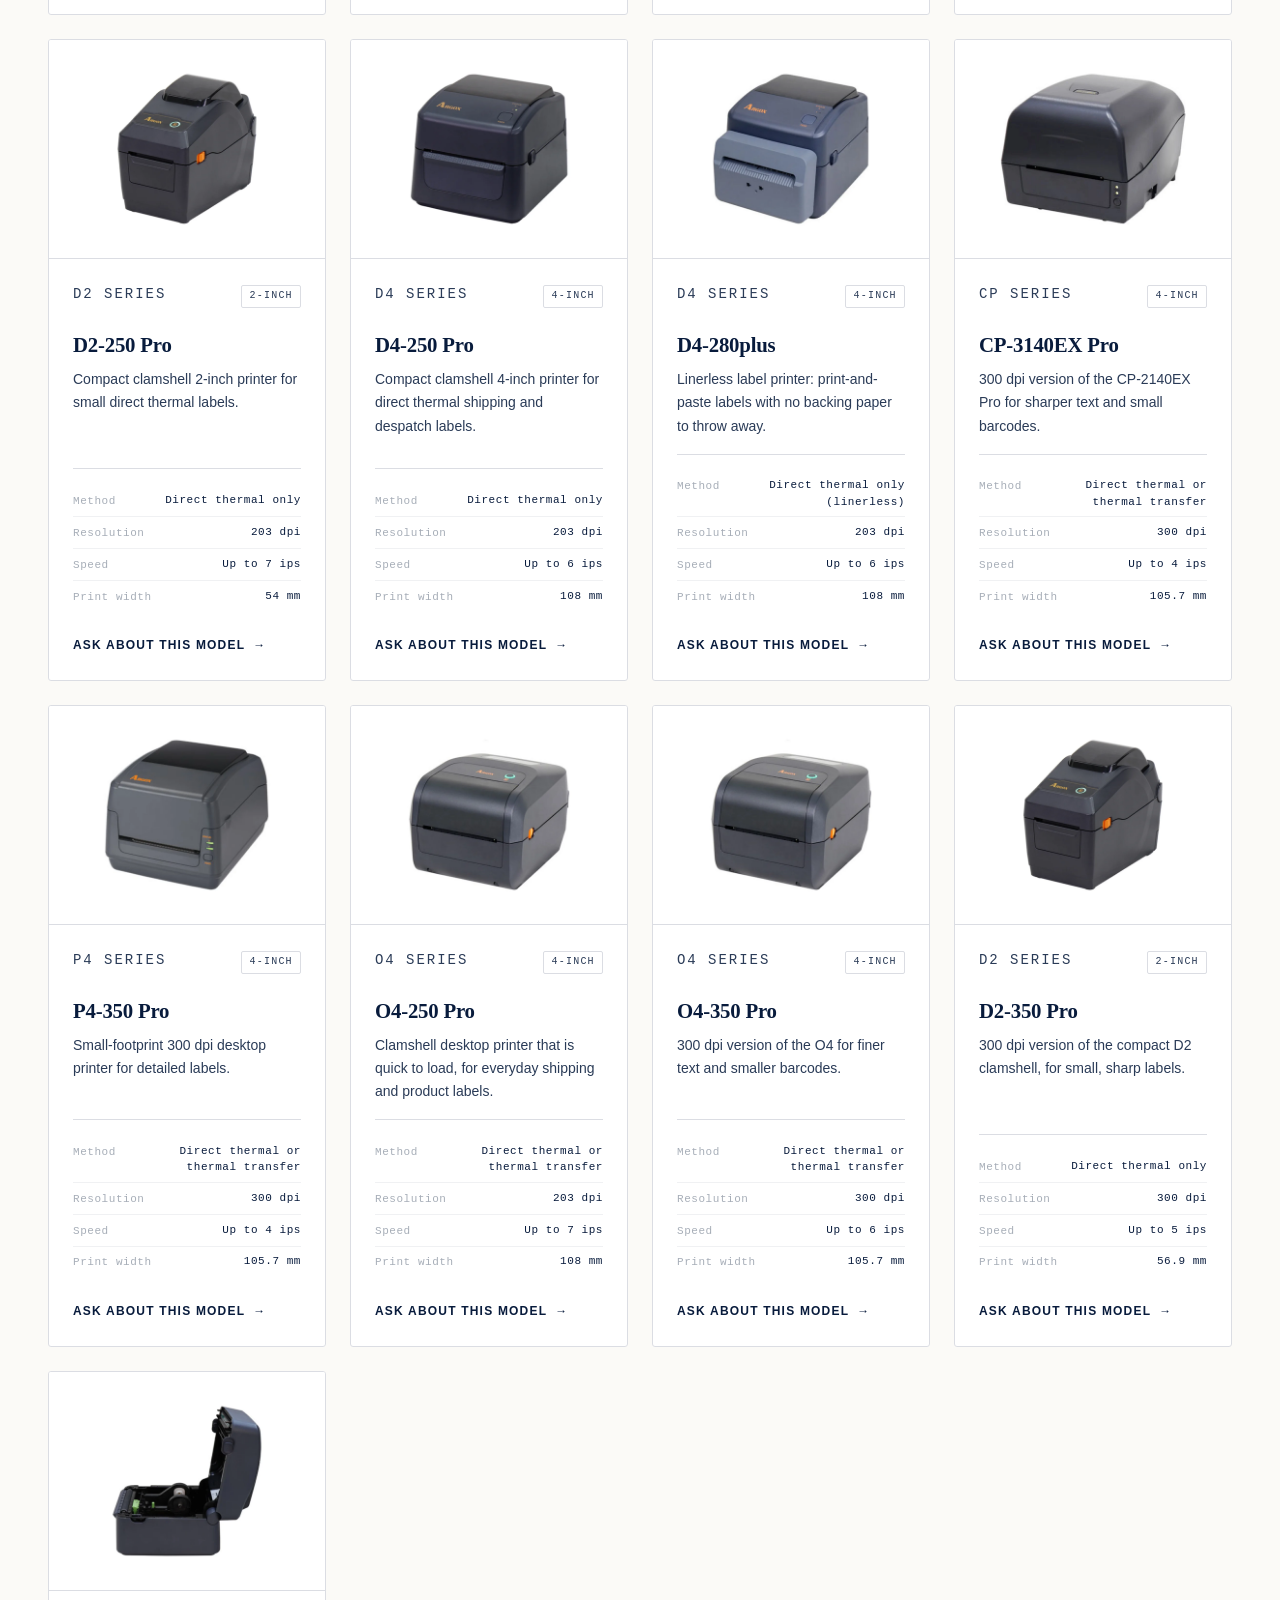
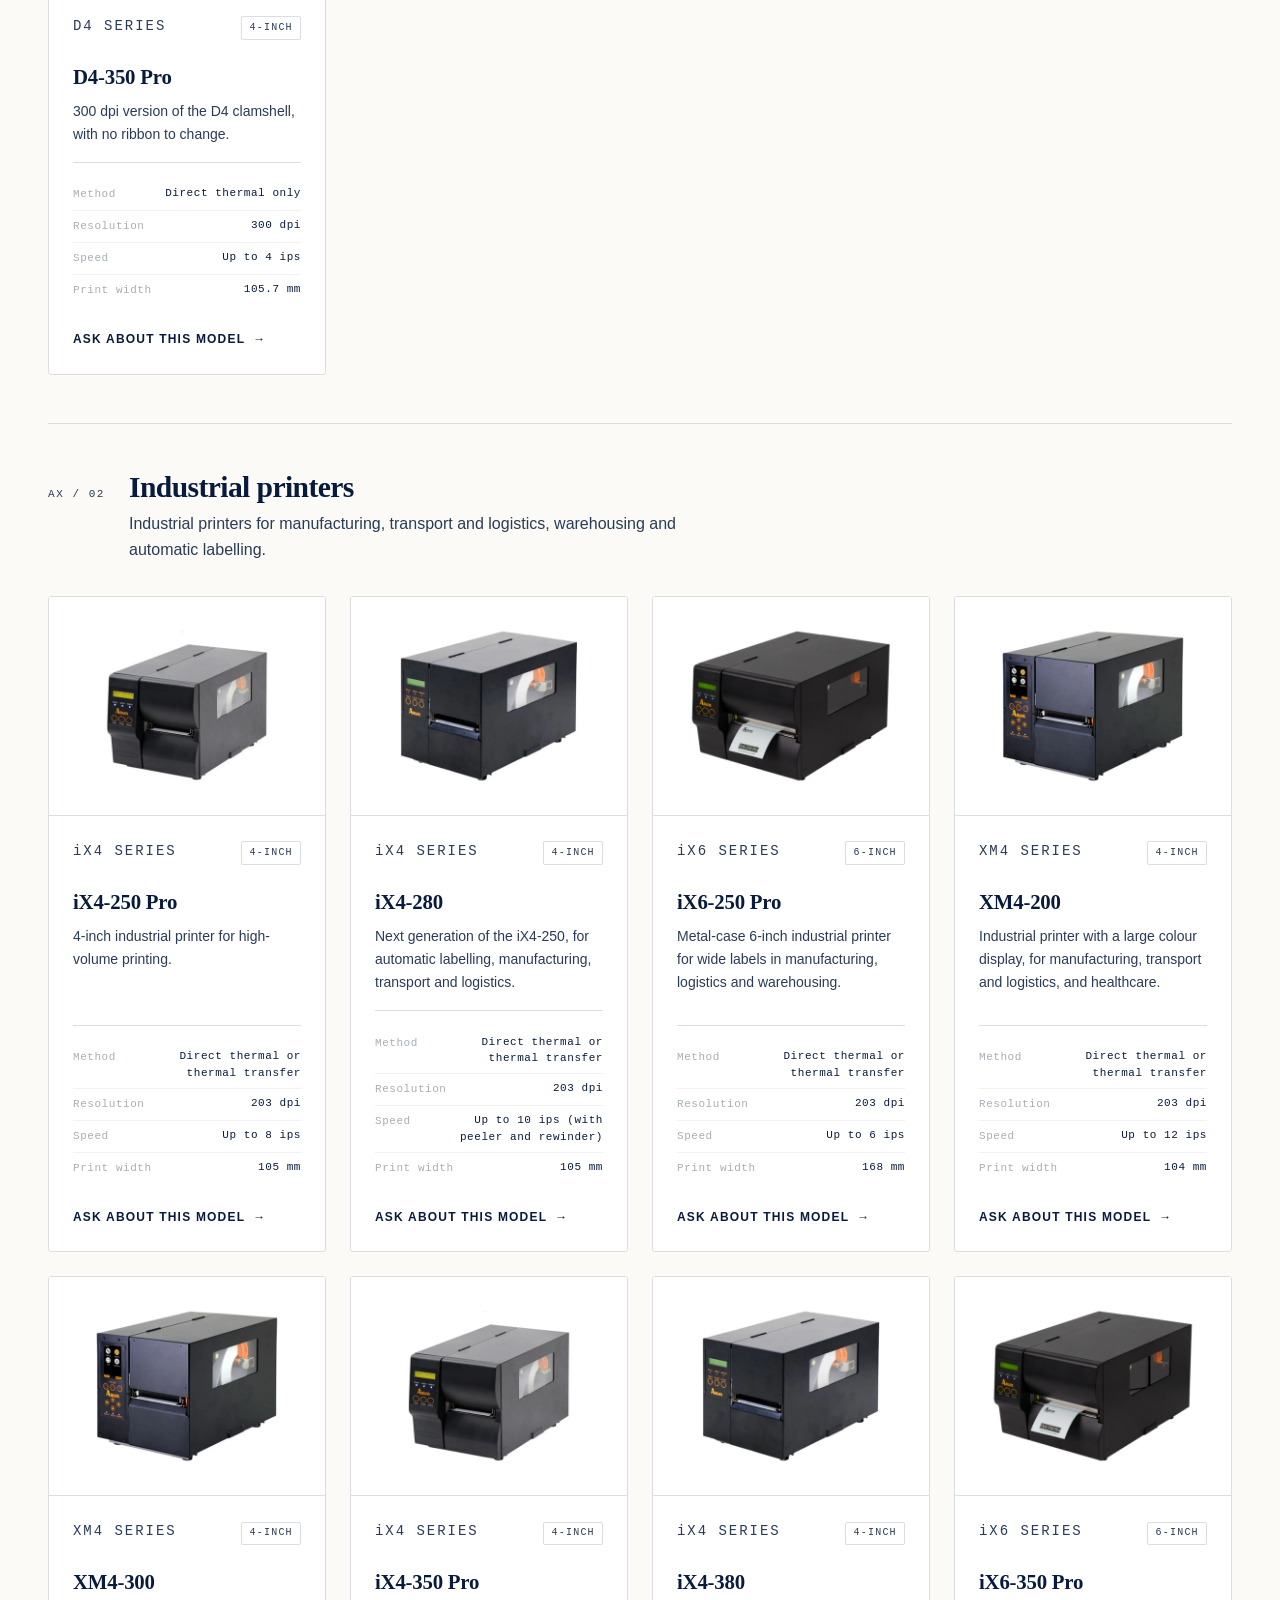
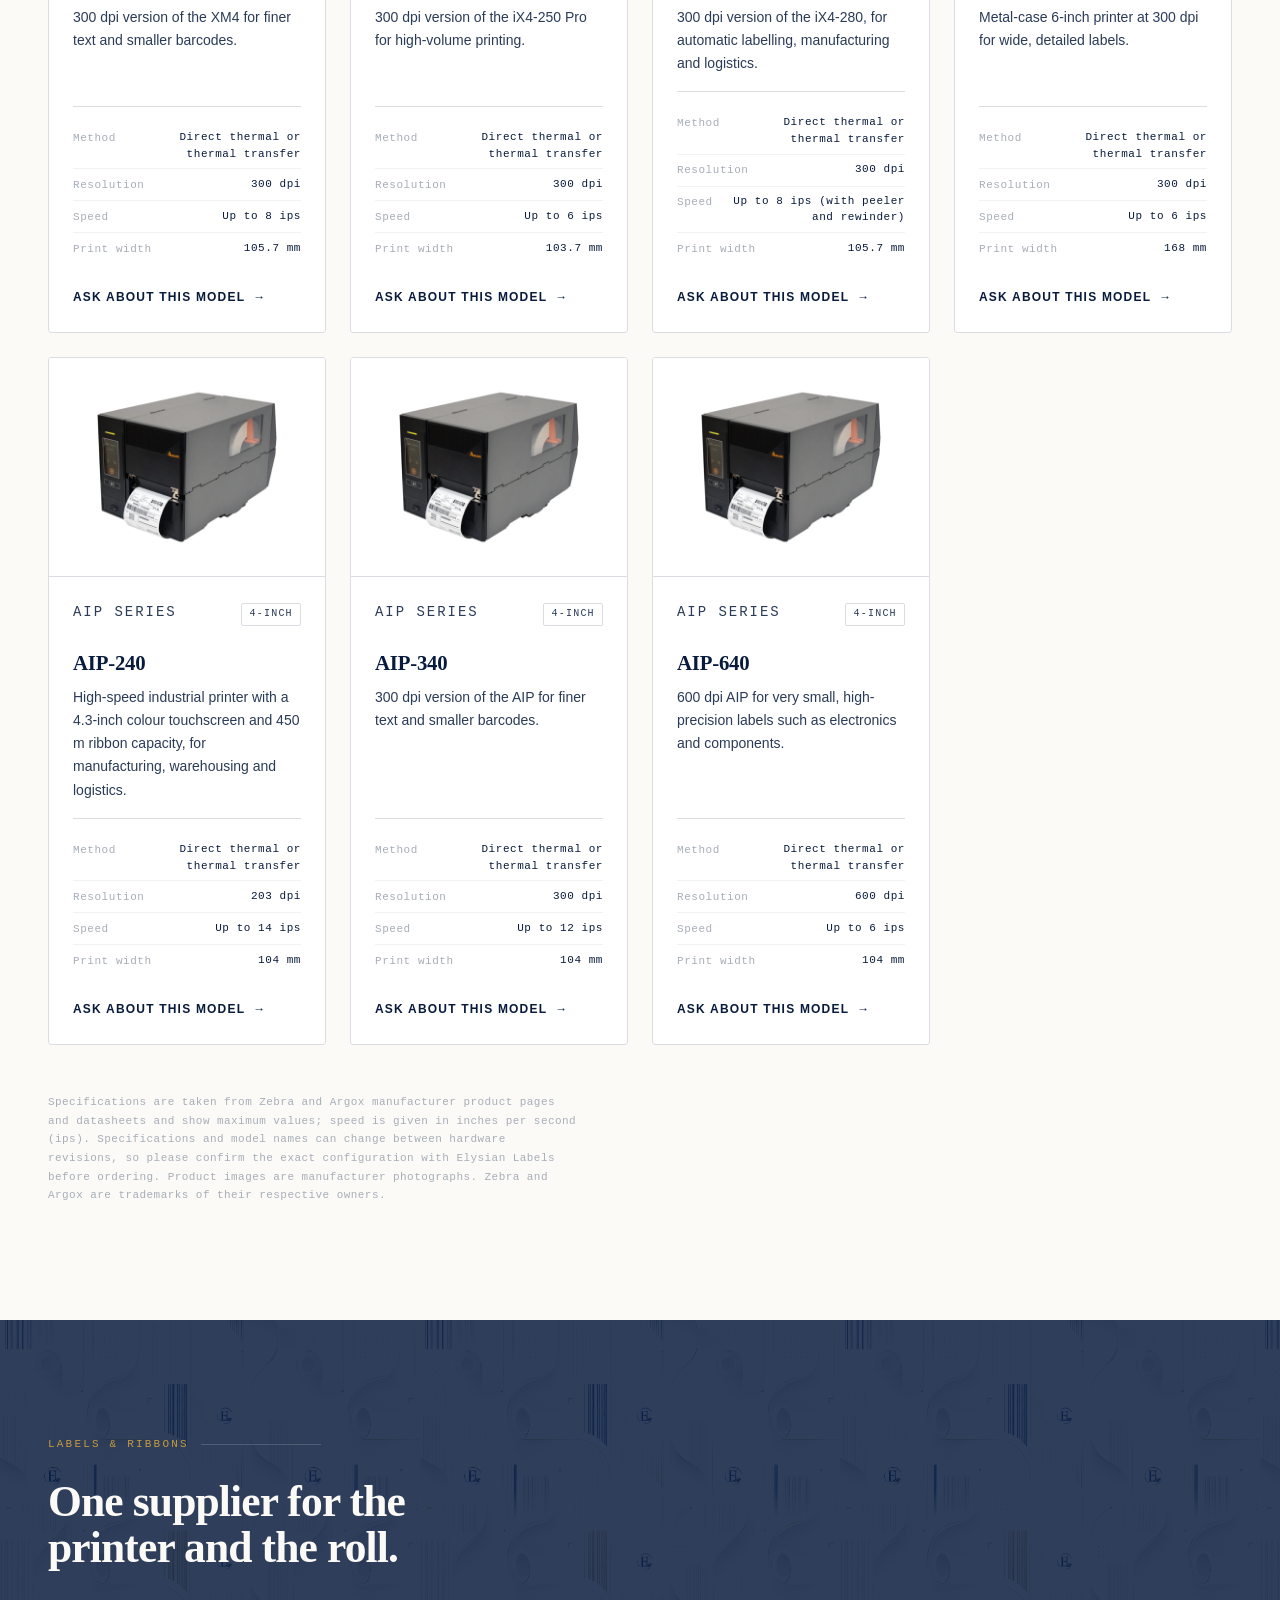
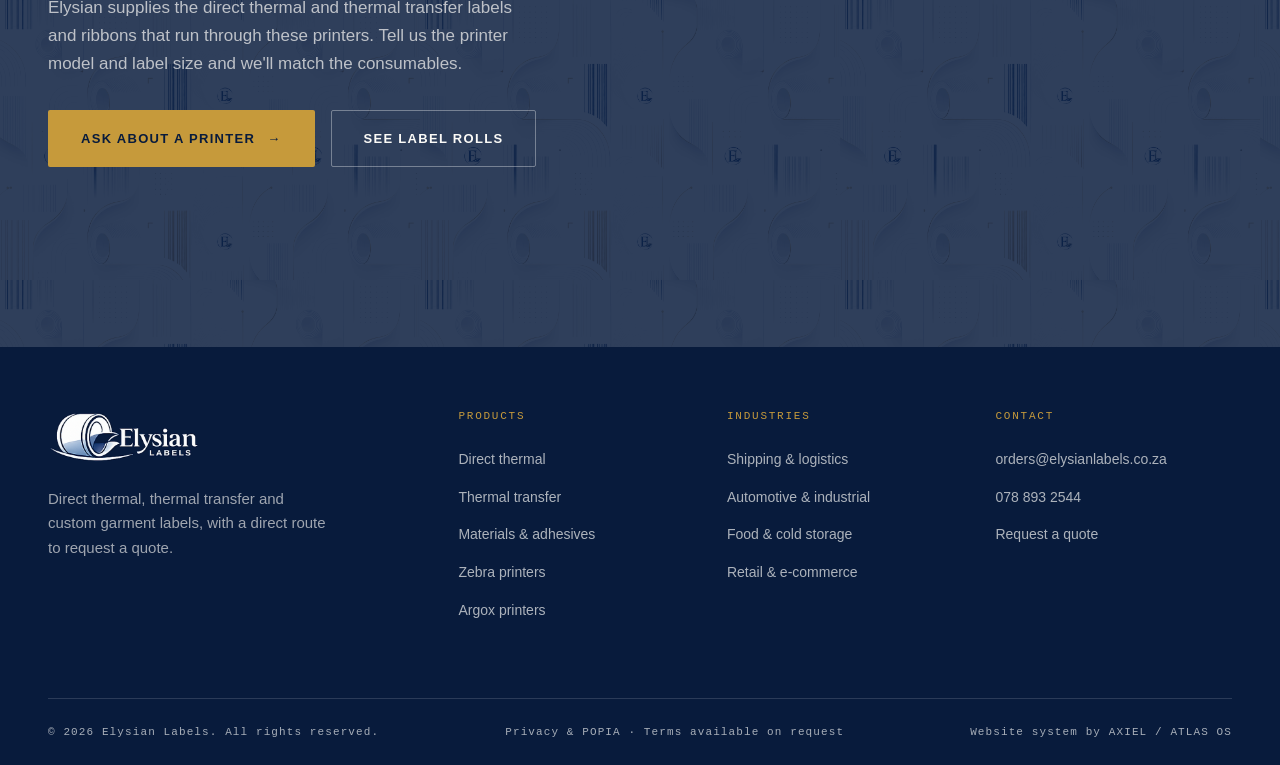
==== commit 15ebaa28: "Sadie changes 09 Oct: drop CX-2040/3040, XM4 no metal case, Argox line-up block Co-Authored-By: Clau" ====
--- a/hardware.html
+++ b/hardware.html
@@ -426,6 +426,31 @@
       <p class="lede">Practical desktop and industrial barcode printers, including direct thermal, linerless and 600 dpi models.</p>
     </div>
 
+    <div class="hw-cat" id="argox-lineup">
+      <div class="hw-cat-head rv">
+        <p class="hw-cat-code">AX / 00</p>
+        <h3>Our Argox line-up</h3>
+        <p>The Argox printers we recommend most, by level. Not sure which fits? Ask us and we'll match one to your labels and volume.</p>
+      </div>
+      <div class="hw-lineup rv">
+        <div class="hw-lu-col">
+          <p class="hw-series">Entry level</p>
+          <p>For counters, offices and everyday shipping labels.</p>
+          <ul><li><a href="#m-os-214ex-pro"><span class="hw-lu-model">OS-214EX Pro</span><span class="hw-lu-dpi">203 dpi</span></a></li></ul>
+        </div>
+        <div class="hw-lu-col">
+          <p class="hw-series">Mid range</p>
+          <p>Direct thermal or thermal transfer, with a larger ribbon capacity.</p>
+          <ul><li><a href="#m-cp-2140ex-pro"><span class="hw-lu-model">CP-2140EX Pro</span><span class="hw-lu-dpi">203 dpi</span></a></li><li><a href="#m-cp-3140ex-pro"><span class="hw-lu-model">CP-3140EX Pro</span><span class="hw-lu-dpi">300 dpi</span></a></li></ul>
+        </div>
+        <div class="hw-lu-col">
+          <p class="hw-series">Light industrial</p>
+          <p>For higher volumes in warehousing, logistics and manufacturing.</p>
+          <ul><li><a href="#m-ix4-250-pro"><span class="hw-lu-model">iX4-250 Pro</span><span class="hw-lu-dpi">203 dpi</span></a></li><li><a href="#m-ix4-350-pro"><span class="hw-lu-model">iX4-350 Pro</span><span class="hw-lu-dpi">300 dpi</span></a></li><li><a href="#m-ix6-250-pro"><span class="hw-lu-model">iX6-250 Pro</span><span class="hw-lu-dpi">6-inch · 203 dpi</span></a></li></ul>
+        </div>
+      </div>
+    </div>
+
     <div class="hw-cat" id="argox-desktop">
       <div class="hw-cat-head rv">
         <p class="hw-cat-code">AX / 01</p>
@@ -433,7 +458,7 @@
         <p>Dependable desktop printers from compact 2-inch direct thermal units to 600 dpi models for very small labels.</p>
       </div>
       <div class="hw-grid">
-        <article class="hw-card rv">
+        <article class="hw-card rv" id="m-os-214ex-pro">
           <div class="hw-img"><img src="assets/hw/argox-os-214ex-pro.webp" alt="Argox OS-214EX Pro / OS-200 Pro printer" width="960" height="720" loading="lazy"></div>
           <div class="hw-body">
             <div class="hw-top"><p class="hw-series">OS SERIES</p><span class="hw-tier">4-inch</span></div>
@@ -443,7 +468,7 @@
             <a class="hw-ask" href="index.html?enquiry=printer&amp;model=Argox%20OS-214EX%20Pro#quote">Ask about this model <span class="arw" aria-hidden="true">→</span></a>
           </div>
         </article>
-        <article class="hw-card rv">
+        <article class="hw-card rv" id="m-cp-2140ex-pro">
           <div class="hw-img"><img src="assets/hw/argox-cp-2140ex-pro.webp" alt="Argox CP-2140EX Pro printer" width="960" height="720" loading="lazy"></div>
           <div class="hw-body">
             <div class="hw-top"><p class="hw-series">CP SERIES</p><span class="hw-tier">4-inch</span></div>
@@ -454,26 +479,6 @@
           </div>
         </article>
         <article class="hw-card rv">
-          <div class="hw-img"><img src="assets/hw/argox-cx-2040-pro.webp" alt="Argox CX-2040 Pro printer" width="960" height="720" loading="lazy"></div>
-          <div class="hw-body">
-            <div class="hw-top"><p class="hw-series">CX SERIES</p><span class="hw-tier">4-inch</span></div>
-            <h4>CX-2040 Pro</h4>
-            <p>General-purpose 203 dpi desktop, also sold as the CX-2140 Pro.</p>
-            <dl class="prod-specs"><div><dt>Method</dt><dd>Direct thermal or thermal transfer</dd></div><div><dt>Resolution</dt><dd>203 dpi</dd></div><div><dt>Speed</dt><dd>Up to 6 ips</dd></div><div><dt>Print width</dt><dd>108 mm</dd></div></dl>
-            <a class="hw-ask" href="index.html?enquiry=printer&amp;model=Argox%20CX-2040%20Pro#quote">Ask about this model <span class="arw" aria-hidden="true">→</span></a>
-          </div>
-        </article>
-        <article class="hw-card rv">
-          <div class="hw-img"><img src="assets/hw/argox-cx-3040-pro.webp" alt="Argox CX-3040 Pro printer" width="960" height="720" loading="lazy"></div>
-          <div class="hw-body">
-            <div class="hw-top"><p class="hw-series">CX SERIES</p><span class="hw-tier">4-inch</span></div>
-            <h4>CX-3040 Pro</h4>
-            <p>300 dpi version of the CX for sharper small text and barcodes, also sold as the CX-3140 Pro.</p>
-            <dl class="prod-specs"><div><dt>Method</dt><dd>Direct thermal or thermal transfer</dd></div><div><dt>Resolution</dt><dd>300 dpi</dd></div><div><dt>Speed</dt><dd>Up to 4 ips</dd></div><div><dt>Print width</dt><dd>105.7 mm</dd></div></dl>
-            <a class="hw-ask" href="index.html?enquiry=printer&amp;model=Argox%20CX-3040%20Pro#quote">Ask about this model <span class="arw" aria-hidden="true">→</span></a>
-          </div>
-        </article>
-        <article class="hw-card rv">
           <div class="hw-img"><img src="assets/hw/argox-p4-250-pro.webp" alt="Argox P4-250 Pro printer" width="960" height="720" loading="lazy"></div>
           <div class="hw-body">
             <div class="hw-top"><p class="hw-series">P4 SERIES</p><span class="hw-tier">4-inch</span></div>
@@ -523,7 +528,7 @@
             <a class="hw-ask" href="index.html?enquiry=printer&amp;model=Argox%20D4-280plus#quote">Ask about this model <span class="arw" aria-hidden="true">→</span></a>
           </div>
         </article>
-        <article class="hw-card rv">
+        <article class="hw-card rv" id="m-cp-3140ex-pro">
           <div class="hw-img"><img src="assets/hw/argox-cp-3140ex.webp" alt="Argox CP-3140EX Pro printer" width="960" height="720" loading="lazy"></div>
           <div class="hw-body">
             <div class="hw-top"><p class="hw-series">CP SERIES</p><span class="hw-tier">4-inch</span></div>
@@ -592,7 +597,7 @@
         <p>Industrial printers for manufacturing, transport and logistics, warehousing and automatic labelling.</p>
       </div>
       <div class="hw-grid">
-        <article class="hw-card rv">
+        <article class="hw-card rv" id="m-ix4-250-pro">
           <div class="hw-img"><img src="assets/hw/argox-ix4-250-pro.webp" alt="Argox iX4-250 Pro printer" width="960" height="720" loading="lazy"></div>
           <div class="hw-body">
             <div class="hw-top"><p class="hw-series">iX4 SERIES</p><span class="hw-tier">4-inch</span></div>
@@ -612,7 +617,7 @@
             <a class="hw-ask" href="index.html?enquiry=printer&amp;model=Argox%20iX4-280#quote">Ask about this model <span class="arw" aria-hidden="true">→</span></a>
           </div>
         </article>
-        <article class="hw-card rv">
+        <article class="hw-card rv" id="m-ix6-250-pro">
           <div class="hw-img"><img src="assets/hw/argox-ix6-250-pro.webp" alt="Argox iX6-250 Pro printer" width="960" height="720" loading="lazy"></div>
           <div class="hw-body">
             <div class="hw-top"><p class="hw-series">iX6 SERIES</p><span class="hw-tier">6-inch</span></div>
@@ -627,7 +632,7 @@
           <div class="hw-body">
             <div class="hw-top"><p class="hw-series">XM4 SERIES</p><span class="hw-tier">4-inch</span></div>
             <h4>XM4-200</h4>
-            <p>Metal-case industrial printer with a large colour display, for manufacturing, transport and logistics, and healthcare.</p>
+            <p>Industrial printer with a large colour display, for manufacturing, transport and logistics, and healthcare.</p>
             <dl class="prod-specs"><div><dt>Method</dt><dd>Direct thermal or thermal transfer</dd></div><div><dt>Resolution</dt><dd>203 dpi</dd></div><div><dt>Speed</dt><dd>Up to 12 ips</dd></div><div><dt>Print width</dt><dd>104 mm</dd></div></dl>
             <a class="hw-ask" href="index.html?enquiry=printer&amp;model=Argox%20XM4-200#quote">Ask about this model <span class="arw" aria-hidden="true">→</span></a>
           </div>
@@ -637,12 +642,12 @@
           <div class="hw-body">
             <div class="hw-top"><p class="hw-series">XM4 SERIES</p><span class="hw-tier">4-inch</span></div>
             <h4>XM4-300</h4>
-            <p>Metal-case 300 dpi version of the XM4 for finer text and smaller barcodes.</p>
+            <p>300 dpi version of the XM4 for finer text and smaller barcodes.</p>
             <dl class="prod-specs"><div><dt>Method</dt><dd>Direct thermal or thermal transfer</dd></div><div><dt>Resolution</dt><dd>300 dpi</dd></div><div><dt>Speed</dt><dd>Up to 8 ips</dd></div><div><dt>Print width</dt><dd>105.7 mm</dd></div></dl>
             <a class="hw-ask" href="index.html?enquiry=printer&amp;model=Argox%20XM4-300#quote">Ask about this model <span class="arw" aria-hidden="true">→</span></a>
           </div>
         </article>
-        <article class="hw-card rv">
+        <article class="hw-card rv" id="m-ix4-350-pro">
           <div class="hw-img"><img src="assets/hw/argox-ix4-350.webp" alt="Argox iX4-350 Pro printer" width="960" height="720" loading="lazy"></div>
           <div class="hw-body">
             <div class="hw-top"><p class="hw-series">iX4 SERIES</p><span class="hw-tier">4-inch</span></div>
--- a/site-csp.css
+++ b/site-csp.css
@@ -793,3 +793,14 @@
   .hw-card .hw-img img{padding:5%}
   .hw-body{padding:var(--s4) var(--s5) var(--s5)}
 }
+
+/* Argox line-up (Sadie 2026-10-09) */
+.hw-lineup{display:grid;grid-template-columns:repeat(3,minmax(0,1fr));gap:var(--s5)}
+.hw-lu-col{border:1px solid var(--border);border-radius:4px;padding:var(--s5);display:flex;flex-direction:column;gap:var(--s3)}
+.hw-lu-col>p:not(.hw-series){color:var(--ink-soft);font-size:.95rem;margin:0}
+.hw-lu-col ul{list-style:none;margin:auto 0 0;padding:0;display:grid;gap:var(--s2)}
+.hw-lu-col a{display:flex;justify-content:space-between;align-items:baseline;gap:var(--s3);padding:.6rem 0;border-top:1px solid var(--border);color:inherit;text-decoration:none}
+.hw-lu-col a:hover .hw-lu-model{text-decoration:underline}
+.hw-lu-model{font-weight:600}
+.hw-lu-dpi{font-family:var(--mono);font-size:.7rem;letter-spacing:.08em;text-transform:uppercase;color:var(--ink-soft);white-space:nowrap}
+@media (max-width:820px){.hw-lineup{grid-template-columns:1fr}}
